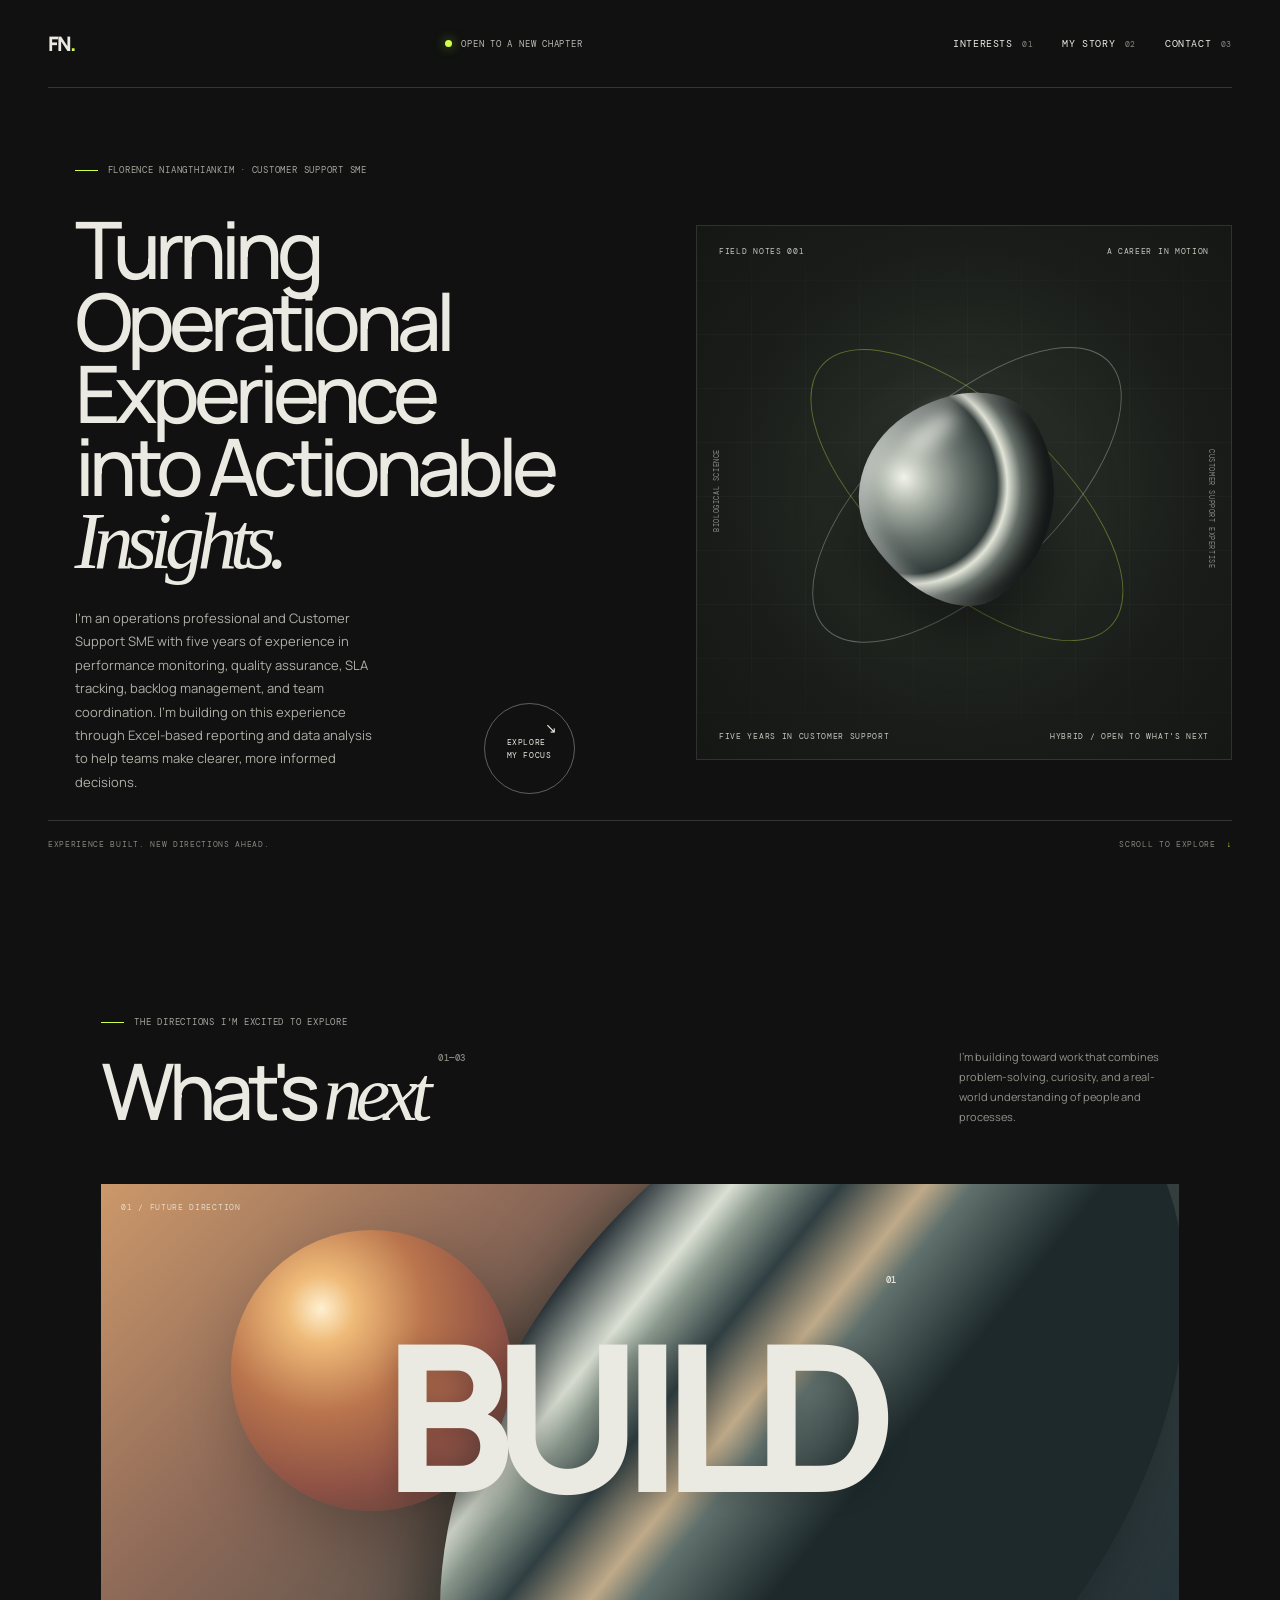
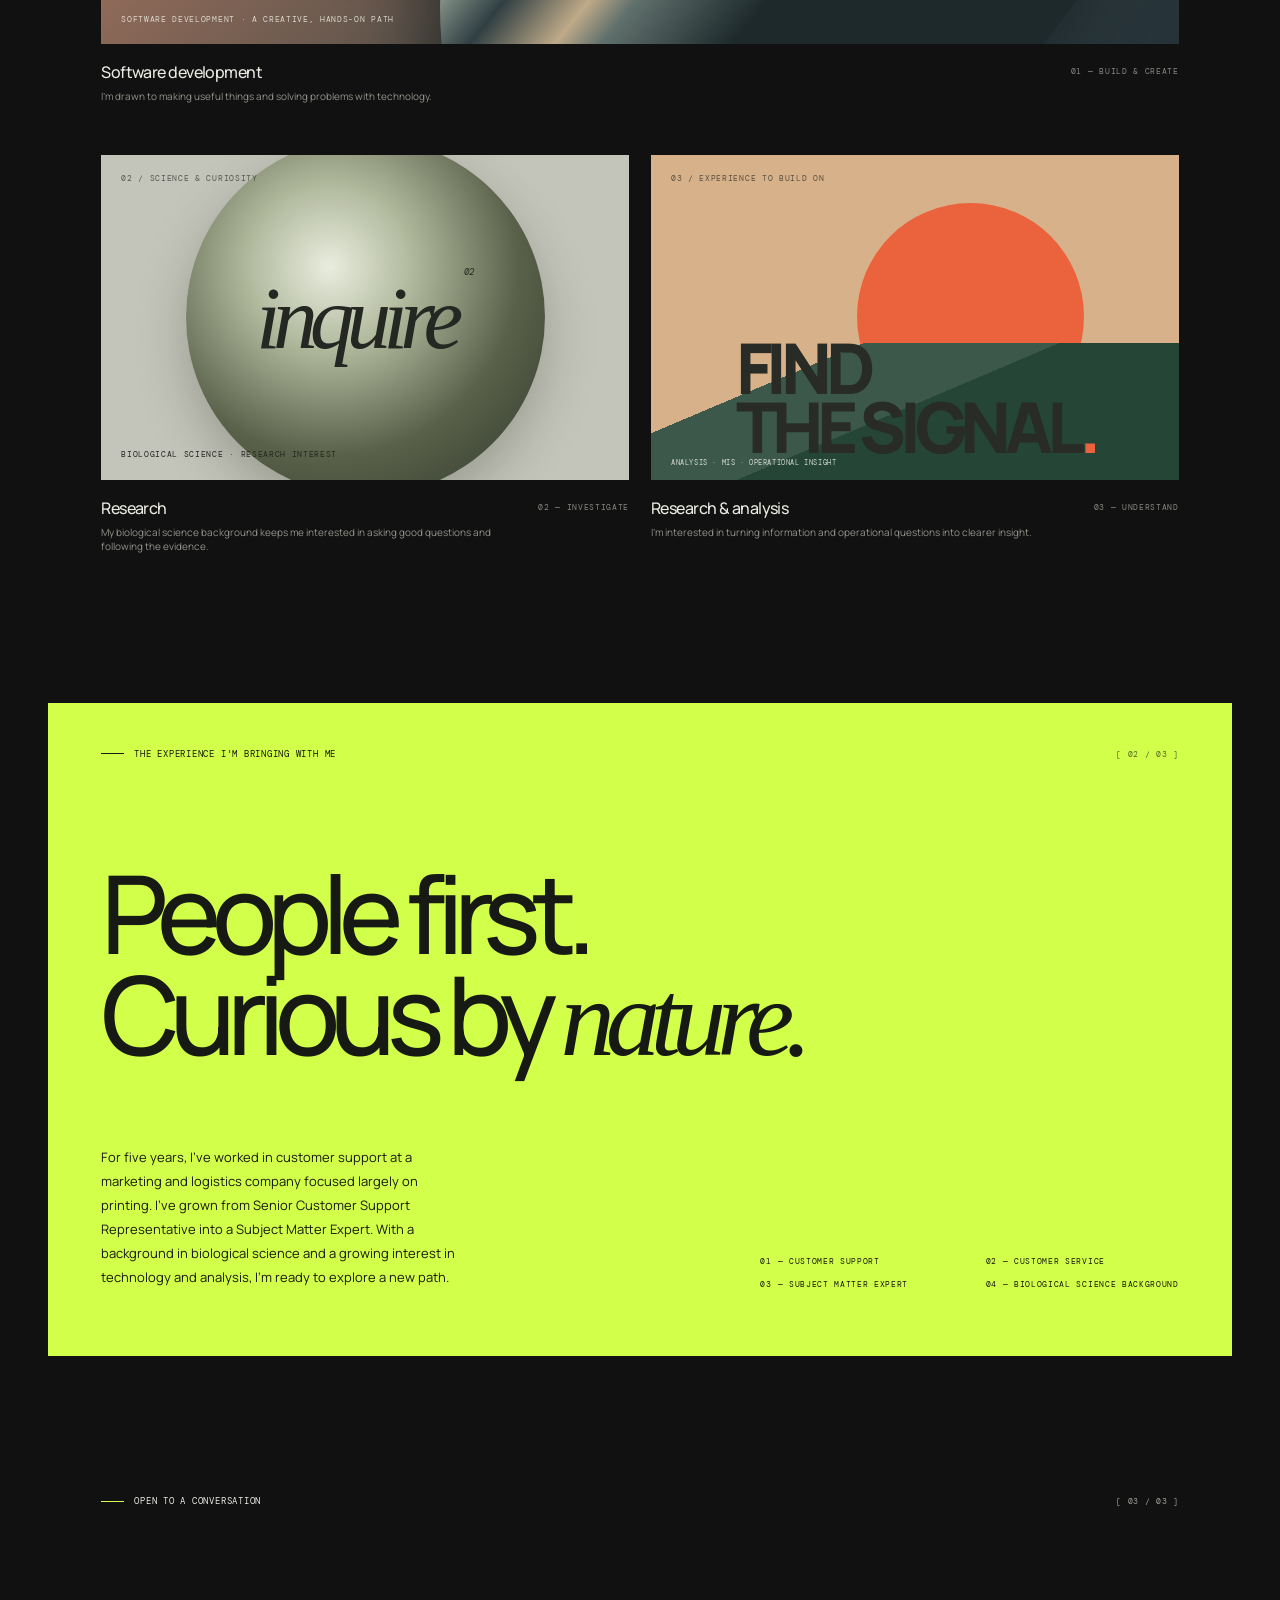
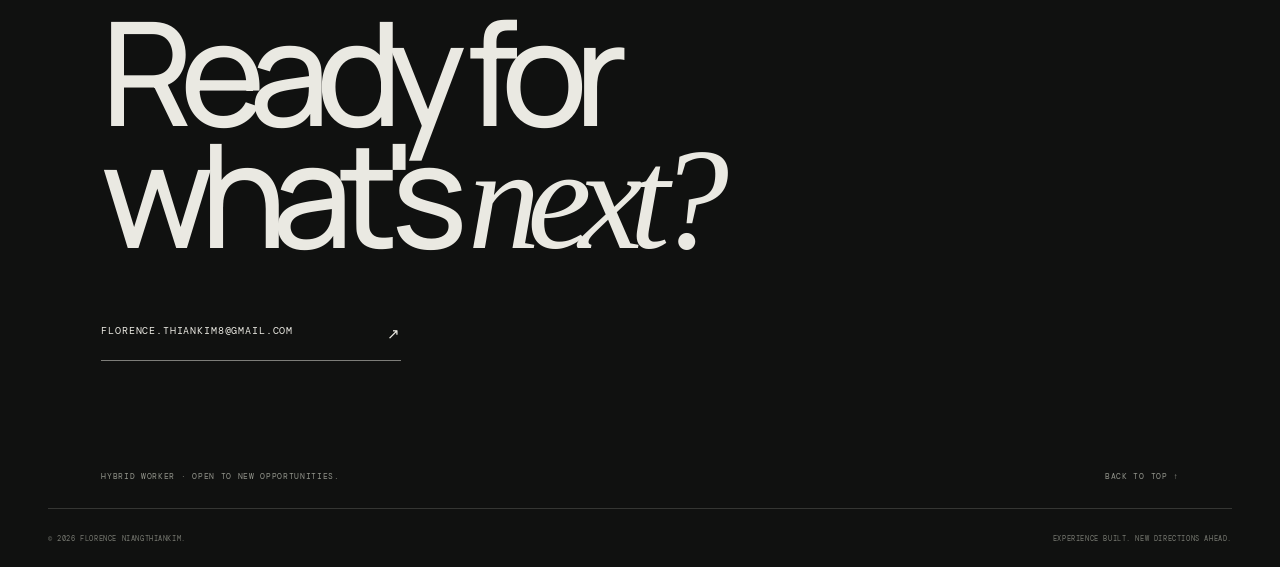
==== index.html @ 6c0eafc8 "Update homepage positioning and introduction" ====
<!doctype html>
<html lang="en">
  <head>
    <meta charset="utf-8">
    <meta name="viewport" content="width=device-width, initial-scale=1">
    <meta name="theme-color" content="#101110">
    <meta name="description" content="Florence Niangthiankim's portfolio: a customer support subject matter expert with five years of experience, exploring software development, research, and analysis.">
    <title>Florence Niangthiankim — Customer Support SME | Exploring what's next</title>
    <link rel="preconnect" href="https://fonts.googleapis.com">
    <link rel="preconnect" href="https://fonts.gstatic.com" crossorigin>
    <link href="https://fonts.googleapis.com/css2?family=DM+Mono:wght@400;500&family=Manrope:wght@400;500;600;700;800&display=swap" rel="stylesheet">
    <link rel="stylesheet" href="styles.css">
    <script src="script.js" defer></script>
  </head>
  <body>
    <div class="site-shell">
      <header class="topbar">
        <a class="wordmark" href="#home" aria-label="Florence Niangthiankim, home">FN<span>.</span></a>
        <a class="availability" href="mailto:florence.thiankim8@gmail.com">
          <span class="availability-dot"></span>
          <span>OPEN TO A NEW CHAPTER</span>
        </a>
        <button class="menu-toggle" type="button" aria-expanded="false" aria-controls="site-nav">
          <span class="menu-toggle-label">MENU</span>
          <span class="menu-icon" aria-hidden="true"><i></i><i></i></span>
        </button>
        <nav class="site-nav" id="site-nav" aria-label="Main navigation">
          <a href="#work">INTERESTS <span>01</span></a>
          <a href="#about">MY STORY <span>02</span></a>
          <a href="#contact">CONTACT <span>03</span></a>
        </nav>
      </header>

      <main>
        <section class="hero" id="home" aria-labelledby="hero-title">
          <div class="hero-copy">
            <p class="eyebrow"><span class="eyebrow-line"></span> FLORENCE NIANGTHIANKIM · CUSTOMER SUPPORT SME</p>
            <h1 class="hero-title-long" id="hero-title">Turning<br>Operational<br>Experience<br>into Actionable<br><span class="serif-word">Insights.</span></h1>
            <div class="hero-bottom">
              <p class="hero-intro">I'm an operations professional and Customer Support SME with five years of experience in performance monitoring, quality assurance, SLA tracking, backlog management, and team coordination. I'm building on this experience through Excel-based reporting and data analysis to help teams make clearer, more informed decisions.</p>
              <a class="round-link" href="#work" aria-label="Explore areas of interest">
                <span>EXPLORE<br>MY FOCUS</span>
                <span class="round-link-icon" aria-hidden="true">↘</span>
              </a>
            </div>
          </div>

          <div class="hero-art" aria-label="Abstract dimensional chrome sculpture artwork" role="img">
            <div class="art-label art-label-top"><span>FIELD NOTES 001</span><span>A CAREER IN MOTION</span></div>
            <div class="art-grid"></div>
            <div class="art-orbit orbit-one"></div>
            <div class="art-orbit orbit-two"></div>
            <div class="art-core">
              <div class="core-shape"></div>
              <div class="core-shine"></div>
            </div>
            <span class="art-coordinate coordinate-left">BIOLOGICAL SCIENCE</span>
            <span class="art-coordinate coordinate-right">CUSTOMER SUPPORT EXPERTISE</span>
            <div class="art-label art-label-bottom"><span>FIVE YEARS IN CUSTOMER SUPPORT</span><span>HYBRID / OPEN TO WHAT'S NEXT</span></div>
          </div>
          <div class="hero-meta"><span>EXPERIENCE BUILT. NEW DIRECTIONS AHEAD.</span><span>SCROLL TO EXPLORE <b>↓</b></span></div>
        </section>

        <section class="work section-wrap" id="work" aria-labelledby="work-title">
          <div class="section-heading">
            <div>
              <p class="eyebrow"><span class="eyebrow-line"></span> THE DIRECTIONS I'M EXCITED TO EXPLORE</p>
              <h2 id="work-title">What's <span class="serif-word">next</span><sup>01—03</sup></h2>
            </div>
            <p class="section-note">I'm building toward work that combines problem-solving, curiosity, and a real-world understanding of people and processes.</p>
          </div>

          <div class="project-list">
            <article class="project-card project-card-wide">
              <div class="project-visual visual-vela">
                <span class="visual-index">01 / FUTURE DIRECTION</span>
                <div class="vela-orb"></div>
                <span class="vela-type">BUILD<span>01</span></span>
                <span class="visual-caption">SOFTWARE DEVELOPMENT · A CREATIVE, HANDS-ON PATH</span>
              </div>
              <div class="project-info">
                <div><h3>Software development</h3><p>I'm drawn to making useful things and solving problems with technology.</p></div>
                <span class="project-kind">01 — BUILD &amp; CREATE</span>
              </div>
            </article>
            <article class="project-card">
              <div class="project-visual visual-serein">
                <span class="visual-index">02 / SCIENCE &amp; CURIOSITY</span>
                <span class="serein-circle"></span>
                <span class="serein-name">inquire<span>02</span></span>
                <span class="serein-subtitle">BIOLOGICAL SCIENCE · RESEARCH INTEREST</span>
              </div>
              <div class="project-info">
                <div><h3>Research</h3><p>My biological science background keeps me interested in asking good questions and following the evidence.</p></div>
                <span class="project-kind">02 — INVESTIGATE</span>
              </div>
            </article>
            <article class="project-card">
              <div class="project-visual visual-common">
                <span class="visual-index">03 / EXPERIENCE TO BUILD ON</span>
                <div class="common-sun"></div>
                <div class="common-horizon"></div>
                <span class="common-title">FIND<br>THE SIGNAL<span>.</span></span>
                <span class="common-subtitle">ANALYSIS · MIS · OPERATIONAL INSIGHT</span>
              </div>
              <div class="project-info">
                <div><h3>Research &amp; analysis</h3><p>I'm interested in turning information and operational questions into clearer insight.</p></div>
                <span class="project-kind">03 — UNDERSTAND</span>
              </div>
            </article>
          </div>
        </section>

        <section class="manifesto" id="about" aria-labelledby="about-title">
          <div class="manifesto-top">
            <p class="eyebrow"><span class="eyebrow-line"></span> THE EXPERIENCE I'M BRINGING WITH ME</p>
            <span class="manifesto-index">[ 02 / 03 ]</span>
          </div>
          <h2 id="about-title">People first.<br>Curious by <span class="serif-word">nature.</span></h2>
          <div class="manifesto-bottom">
            <p>For five years, I've worked in customer support at a marketing and logistics company focused largely on printing. I've grown from Senior Customer Support Representative into a Subject Matter Expert. With a background in biological science and a growing interest in technology and analysis, I'm ready to explore a new path.</p>
            <div class="capabilities">
              <span>01 — CUSTOMER SUPPORT</span>
              <span>02 — CUSTOMER SERVICE</span>
              <span>03 — SUBJECT MATTER EXPERT</span>
              <span>04 — BIOLOGICAL SCIENCE BACKGROUND</span>
            </div>
          </div>
        </section>

        <section class="contact section-wrap" id="contact" aria-labelledby="contact-title">
          <div class="contact-top">
            <p class="eyebrow"><span class="eyebrow-line"></span> OPEN TO A CONVERSATION</p>
            <span class="manifesto-index">[ 03 / 03 ]</span>
          </div>
          <h2 id="contact-title">Ready for<br>what's <span class="serif-word">next?</span></h2>
          <a class="contact-link" href="mailto:florence.thiankim8@gmail.com">
            <span>FLORENCE.THIANKIM8@GMAIL.COM</span><span aria-hidden="true">↗</span>
          </a>
          <div class="contact-footer">
            <span>HYBRID WORKER · OPEN TO NEW OPPORTUNITIES.</span>
            <a class="back-top" href="#home">BACK TO TOP ↑</a>
          </div>
        </section>
      </main>

      <footer class="site-footer">
        <span>© <span id="year"></span> FLORENCE NIANGTHIANKIM.</span>
        <span>EXPERIENCE BUILT. NEW DIRECTIONS AHEAD.</span>
      </footer>
    </div>
  </body>
</html>
---- styles.css ----
:root {
  color-scheme: dark;
  --ink: #101110;
  --paper: #eae9e2;
  --muted: #888980;
  --line: rgba(234, 233, 226, .17);
  --acid: #d2ff4a;
  --mono: "DM Mono", monospace;
  --sans: "Manrope", Arial, sans-serif;
  font-family: var(--sans);
  background: var(--ink);
  color: var(--paper);
  font-synthesis: none;
  text-rendering: optimizeLegibility;
  scroll-behavior: smooth;
}

* { box-sizing: border-box; }
body { margin: 0; min-width: 320px; background: var(--ink); }
a { color: inherit; text-decoration: none; }
button { font: inherit; }
::selection { color: var(--ink); background: var(--acid); }
.site-shell { width: min(100% - 96px, 1440px); margin-inline: auto; }
.topbar { height: 88px; display: flex; align-items: center; justify-content: space-between; border-bottom: 1px solid var(--line); position: relative; z-index: 5; }
.wordmark { font-size: 20px; font-weight: 800; letter-spacing: -.09em; }
.wordmark span { color: var(--acid); }
.availability, .eyebrow, .hero-meta, .art-label, .art-coordinate, .visual-index, .visual-caption, .project-kind, .manifesto-index, .capabilities, .contact-link, .contact-footer, .site-footer, .menu-toggle, .serein-subtitle, .common-subtitle { font-family: var(--mono); font-size: 9px; letter-spacing: .085em; }
.availability { display: flex; align-items: center; gap: 9px; color: #b9bbb2; }
.availability-dot { width: 7px; height: 7px; border-radius: 50%; background: var(--acid); box-shadow: 0 0 12px rgba(210, 255, 74, .55); }
.site-nav { display: flex; gap: 29px; }
.site-nav a { font-family: var(--mono); font-size: 10px; letter-spacing: .06em; transition: color .2s ease; }
.site-nav a:hover, .social-links a:hover, .back-top:hover { color: var(--acid); }
.site-nav a span { color: var(--muted); font-size: 8px; margin-left: 3px; }
.menu-toggle { display: none; }
.hero { min-height: 680px; display: grid; grid-template-columns: 1fr .91fr; grid-template-rows: 1fr auto; column-gap: 5%; padding: 76px 0 22px; }
.hero-copy { display: flex; flex-direction: column; justify-content: center; padding: 0 0 26px 4.5%; }
.eyebrow { display: flex; align-items: center; gap: 10px; color: #a5a69e; margin: 0; font-size: 9px; }
.eyebrow-line { width: 23px; height: 1px; background: var(--acid); display: inline-block; }
h1, h2, h3, p { margin-top: 0; }
.hero h1 { font-size: clamp(76px, 10.2vw, 148px); letter-spacing: -.095em; line-height: .84; font-weight: 500; margin: 43px 0 37px; }
.hero h1.hero-title-long { font-size: clamp(48px, 6.2vw, 82px); letter-spacing: -.075em; line-height: .91; margin: 37px 0 30px; }
.serif-word { font-family: Georgia, "Times New Roman", serif; font-style: italic; font-weight: 400; letter-spacing: -.09em; }
.hero-bottom { display: flex; align-items: flex-end; justify-content: space-between; gap: 24px; max-width: 500px; }
.hero-intro { color: #aeb0a7; font-size: 13px; line-height: 1.8; max-width: 300px; margin: 0; }
.round-link { width: 91px; height: 91px; border: 1px solid rgba(234, 233, 226, .36); border-radius: 50%; display: flex; align-items: center; justify-content: center; position: relative; flex: 0 0 auto; transition: background .25s ease, color .25s ease, border-color .25s ease; }
.round-link:hover { background: var(--acid); color: var(--ink); border-color: var(--acid); }
.round-link > span:first-child { font-family: var(--mono); font-size: 8px; line-height: 1.6; letter-spacing: .07em; }
.round-link-icon { position: absolute; right: 17px; top: 14px; font-size: 14px; }
.hero-art { align-self: center; height: min(48vw, 535px); min-height: 380px; position: relative; overflow: hidden; background: radial-gradient(ellipse at 50% 49%, #3c433e 0, #242923 34%, #191c19 64%, #151714 100%); border: 1px solid rgba(234, 233, 226, .12); }
.art-grid { position: absolute; inset: 0; opacity: .2; background-image: linear-gradient(rgba(234,233,226,.14) 1px, transparent 1px), linear-gradient(90deg, rgba(234,233,226,.14) 1px, transparent 1px); background-size: 54px 54px; mask-image: linear-gradient(transparent, black 20%, black 75%, transparent); }
.art-label { position: absolute; z-index: 2; left: 22px; right: 22px; display: flex; justify-content: space-between; color: #c5c8bd; font-size: 8px; }
.art-label-top { top: 20px; }
.art-label-bottom { bottom: 18px; }
.art-orbit { border: 1px solid rgba(215, 222, 202, .35); position: absolute; width: 73%; height: 33%; left: 14%; top: 34%; border-radius: 50%; }
.orbit-one { transform: rotate(-43deg); }
.orbit-two { transform: rotate(42deg); border-color: rgba(210, 255, 74, .34); }
.art-core { position: absolute; width: 44%; aspect-ratio: 1; top: 29%; left: 28%; filter: drop-shadow(0 25px 28px rgba(0, 0, 0, .5)); animation: float 7s ease-in-out infinite; }
.core-shape { position: absolute; inset: 7%; border-radius: 48% 52% 64% 36% / 43% 36% 64% 57%; transform: rotate(-34deg); background: radial-gradient(ellipse at 31% 25%, #f1f3e9 0, #a9b1a7 14%, #69736e 29%, #303a38 46%, #e3e6d9 51%, #6d7771 58%, #262d2c 72%, #080b0a 100%); box-shadow: inset -15px -15px 22px rgba(0,0,0,.5), inset 8px 7px 16px rgba(255,255,255,.38); }
.core-shine { position: absolute; width: 28%; height: 10%; top: 17%; left: 22%; border-radius: 50%; background: rgba(255,255,248,.7); filter: blur(10px); transform: rotate(-39deg); }
.art-coordinate { position: absolute; color: rgba(234,233,226,.53); writing-mode: vertical-rl; top: 42%; font-size: 7px; }
.coordinate-left { left: 15px; transform: rotate(180deg); }
.coordinate-right { right: 15px; }
.hero-meta { grid-column: 1 / -1; display: flex; justify-content: space-between; color: #85877f; font-size: 8px; padding-top: 18px; border-top: 1px solid var(--line); }
.hero-meta b { color: var(--acid); padding-left: 5px; }
.section-wrap { padding-inline: 4.5%; }
.work { padding-top: 145px; padding-bottom: 150px; }
.section-heading { display: flex; align-items: flex-end; justify-content: space-between; gap: 28px; margin-bottom: 53px; }
.section-heading h2 { font-size: clamp(49px, 6.1vw, 82px); line-height: .94; letter-spacing: -.08em; font-weight: 500; margin: 26px 0 0; }
.section-heading h2 sup { font-family: var(--mono); font-size: 9px; letter-spacing: .05em; color: var(--muted); vertical-align: top; margin-left: 13px; }
.section-note { color: #92948b; font-size: 11px; line-height: 1.8; max-width: 220px; margin: 0 0 4px; }
.project-list { display: grid; grid-template-columns: 1fr 1fr; column-gap: 22px; row-gap: 52px; }
.project-card-wide { grid-column: 1 / -1; }
.project-visual { position: relative; min-height: 325px; overflow: hidden; display: grid; place-items: center; }
.project-card-wide .project-visual { min-height: 460px; }
.visual-index { position: absolute; top: 18px; left: 20px; z-index: 2; color: rgba(244,244,232,.76); font-size: 8px; }
.project-arrow { position: absolute; top: 17px; right: 20px; z-index: 2; border: 1px solid rgba(244,244,232,.48); width: 33px; height: 33px; display: grid; place-items: center; border-radius: 50%; font-size: 15px; transition: background .2s ease, color .2s ease; }
.project-card:hover .project-arrow { background: var(--acid); color: var(--ink); border-color: var(--acid); }
.visual-vela { background: linear-gradient(135deg, #cc986a 0%, #8d6958 28%, #394442 68%, #253238 100%); }
.visual-vela::before { content: ""; position: absolute; width: 56%; height: 200%; left: 38%; top: -42%; transform: rotate(39deg); border-radius: 50%; background: linear-gradient(90deg, #263035 0%, #dae0d3 12%, #89978c 17%, #303f42 26%, #bfaa89 37%, #60706c 43%, #1d292b 60%); box-shadow: 0 30px 65px rgba(13,21,21,.55); }
.vela-orb { position: absolute; width: 22vw; height: 22vw; max-width: 290px; max-height: 290px; border-radius: 50%; top: 10%; left: 12%; background: radial-gradient(circle at 32% 28%, #fff0d0 0, #efbb79 12%, #ba754d 37%, #8d5145 65%, #403632 100%); box-shadow: 15px 25px 70px rgba(0,0,0,.27); }
.vela-type { position: absolute; font-family: var(--sans); font-weight: 800; font-size: clamp(76px, 16vw, 220px); letter-spacing: -.1em; z-index: 1; text-shadow: 0 5px 25px rgba(0,0,0,.16); }
.vela-type span, .serein-name span { font-family: var(--mono); vertical-align: top; font-size: 9px; letter-spacing: 0; margin-left: 9px; }
.visual-caption { z-index: 2; position: absolute; bottom: 20px; left: 20px; color: rgba(244,244,232,.8); font-size: 8px; }
.project-info { display: flex; justify-content: space-between; align-items: flex-start; gap: 14px; padding-top: 17px; }
.project-info h3 { font-size: 16px; font-weight: 500; letter-spacing: -.035em; margin: 0 0 6px; }
.project-info p { font-size: 10px; color: #92948b; margin: 0; }
.project-kind { color: #878980; font-size: 8px; padding-top: 5px; text-align: right; white-space: nowrap; }
.visual-serein { background: #c4c5ba; color: #252722; }
.serein-circle { position: absolute; width: 68%; aspect-ratio: 1; border-radius: 50%; background: radial-gradient(circle at 40% 36%, #e9eddf 0, #b1b99d 26%, #59614a 60%, #2e362b 100%); box-shadow: 0 20px 50px rgba(30,35,26,.25); }
.serein-name { z-index: 1; font-family: Georgia, serif; font-style: italic; font-size: clamp(46px, 7vw, 91px); letter-spacing: -.09em; }
.visual-serein .visual-index { color: rgba(37,39,34,.68); }
.visual-serein .project-arrow { border-color: rgba(37,39,34,.5); }
.serein-subtitle { position: absolute; bottom: 21px; left: 20px; font-size: 8px; }
.visual-common { background: #d7b18a; color: #282b26; }
.common-sun { position: absolute; width: 43%; aspect-ratio: 1; border-radius: 50%; background: #ea633d; top: 15%; right: 18%; }
.common-horizon { position: absolute; bottom: 0; left: 0; right: 0; height: 42%; background: linear-gradient(157deg, transparent 0 25%, #3b584a 25% 48%, #254537 48%); }
.common-title { position: relative; z-index: 1; font-size: clamp(37px, 5.5vw, 70px); line-height: .84; font-weight: 800; letter-spacing: -.09em; align-self: end; margin-bottom: 24px; }
.common-title span { color: #ea633d; }
.common-subtitle { position: absolute; z-index: 1; left: 20px; bottom: 13px; font-size: 7px; color: rgba(255,255,255,.78); }
.visual-common .visual-index { color: rgba(40,43,38,.72); }
.visual-common .project-arrow { border-color: rgba(40,43,38,.5); }
.manifesto { padding: 45px 4.5% 67px; background: #d2ff4a; color: #171914; }
.manifesto-top, .contact-top { display: flex; justify-content: space-between; align-items: center; }
.manifesto .eyebrow, .contact .eyebrow { color: inherit; }
.manifesto .eyebrow-line { background: currentColor; }
.manifesto-index { font-size: 8px; opacity: .67; }
.manifesto h2 { font-size: clamp(55px, 8.5vw, 116px); letter-spacing: -.09em; line-height: .93; font-weight: 500; margin: 102px 0 76px; }
.manifesto h2 .serif-word { letter-spacing: -.085em; }
.manifesto-bottom { display: flex; justify-content: space-between; align-items: flex-end; gap: 40px; }
.manifesto-bottom > p { font-size: 13px; line-height: 1.85; max-width: 360px; margin: 0; }
.capabilities { display: grid; grid-template-columns: 1fr 1fr; gap: 13px 32px; font-size: 8px; }
.contact { padding-top: 139px; padding-bottom: 27px; }
.contact h2 { font-size: clamp(77px, 11.3vw, 153px); letter-spacing: -.1em; line-height: .84; font-weight: 500; margin: 103px 0 48px; }
.contact-link { display: flex; width: fit-content; min-width: 300px; justify-content: space-between; gap: 54px; padding: 16px 0; border-bottom: 1px solid rgba(234,233,226,.5); font-size: 10px; transition: color .2s, border-color .2s; }
.contact-link:hover { color: var(--acid); border-color: var(--acid); }
.contact-link span:last-child { font-size: 15px; }
.contact-footer { display: flex; justify-content: space-between; align-items: center; gap: 20px; color: #92948b; margin-top: 110px; font-size: 8px; }
.social-links { display: flex; gap: 26px; }
.social-links a, .back-top { transition: color .2s; }
.site-footer { min-height: 59px; border-top: 1px solid var(--line); display: flex; justify-content: space-between; align-items: center; gap: 20px; color: #777971; font-size: 7px; }
.reveal { opacity: 0; transform: translateY(24px); transition: opacity .7s ease, transform .7s cubic-bezier(.2,.7,.2,1); }
.reveal.is-visible { opacity: 1; transform: translateY(0); }
@keyframes float { 0%, 100% { transform: translateY(0) rotate(0); } 50% { transform: translateY(-12px) rotate(3deg); } }
@media (prefers-reduced-motion: reduce) {
  *, *::before, *::after { scroll-behavior: auto !important; animation-duration: .01ms !important; animation-iteration-count: 1 !important; transition-duration: .01ms !important; }
  .reveal { opacity: 1; transform: none; }
}
@media (max-width: 900px) {
  .site-shell { width: min(100% - 52px, 1440px); }
  .hero { min-height: 600px; column-gap: 3%; }
  .hero-copy { padding-left: 0; }
  .hero h1 { font-size: clamp(70px, 11vw, 105px); }
  .hero-art { height: 440px; min-height: 340px; }
  .section-wrap { padding-inline: 2%; }
  .manifesto { padding-inline: 2%; }
  .project-visual { min-height: 280px; }
  .project-card-wide .project-visual { min-height: 370px; }
}
@media (max-width: 650px) {
  .site-shell { width: calc(100% - 36px); }
  .topbar { height: 70px; }
  .availability { margin-left: auto; margin-right: 23px; font-size: 7px; }
  .menu-toggle { display: flex; align-items: center; gap: 10px; border: 0; background: none; color: var(--paper); padding: 10px 0 10px 10px; font-size: 8px; cursor: pointer; }
  .menu-icon { display: grid; gap: 4px; }
  .menu-icon i { display: block; width: 17px; height: 1px; background: var(--paper); transition: transform .2s; }
  .menu-toggle[aria-expanded="true"] .menu-icon i:first-child { transform: translateY(2.5px) rotate(45deg); }
  .menu-toggle[aria-expanded="true"] .menu-icon i:last-child { transform: translateY(-2.5px) rotate(-45deg); }
  .site-nav { display: none; position: absolute; top: 69px; left: -18px; right: -18px; padding: 23px 18px; flex-direction: column; gap: 23px; background: #171916; border-bottom: 1px solid var(--line); }
  .site-nav.is-open { display: flex; }
  .hero { display: flex; flex-direction: column; min-height: auto; padding: 62px 0 18px; gap: 37px; }
  .hero-copy { padding: 0; }
  .eyebrow { font-size: 8px; }
  .hero h1 { font-size: clamp(76px, 17vw, 108px); margin: 35px 0 29px; }
  .hero h1.hero-title-long { font-size: clamp(43px, 12.3vw, 60px); line-height: .91; margin: 34px 0 27px; }
  .hero-intro { font-size: 12px; max-width: 255px; }
  .round-link { width: 78px; height: 78px; }
  .round-link-icon { right: 13px; top: 10px; }
  .hero-art { width: 100%; height: 105vw; min-height: 350px; max-height: 500px; }
  .hero-meta { width: 100%; font-size: 7px; }
  .section-wrap { padding-inline: 0; }
  .work { padding-top: 93px; padding-bottom: 98px; }
  .section-heading { display: block; margin-bottom: 34px; }
  .section-heading h2 { font-size: clamp(51px, 12vw, 76px); margin-top: 22px; }
  .section-note { margin-top: 16px; max-width: 290px; }
  .project-list { grid-template-columns: 1fr; row-gap: 37px; }
  .project-card-wide { grid-column: auto; }
  .project-visual, .project-card-wide .project-visual { min-height: 82vw; max-height: 420px; }
  .vela-orb { width: 45vw; height: 45vw; }
  .vela-type { font-size: 28vw; }
  .serein-name { font-size: 18vw; }
  .common-title { font-size: 15vw; }
  .project-info { padding-top: 13px; }
  .project-info h3 { font-size: 14px; }
  .project-info p { font-size: 9px; }
  .project-kind { font-size: 7px; }
  .manifesto { padding: 32px 18px 37px; margin-inline: -18px; }
  .manifesto h2 { font-size: clamp(53px, 12vw, 78px); margin: 76px 0 47px; }
  .manifesto-bottom { display: block; }
  .manifesto-bottom > p { font-size: 12px; }
  .capabilities { margin-top: 32px; gap: 13px 12px; font-size: 7px; }
  .contact { padding-top: 92px; }
  .contact h2 { font-size: clamp(75px, 16vw, 108px); margin: 76px 0 39px; }
  .contact-link { min-width: min(100%, 300px); font-size: 9px; }
  .contact-footer { align-items: flex-start; flex-wrap: wrap; margin-top: 71px; row-gap: 22px; font-size: 7px; }
  .contact-footer > span { width: 100%; }
  .social-links { gap: 15px; }
  .site-footer { min-height: 70px; flex-wrap: wrap; justify-content: space-between; padding: 14px 0; row-gap: 8px; }
  .site-footer span:nth-child(2) { display: none; }
}
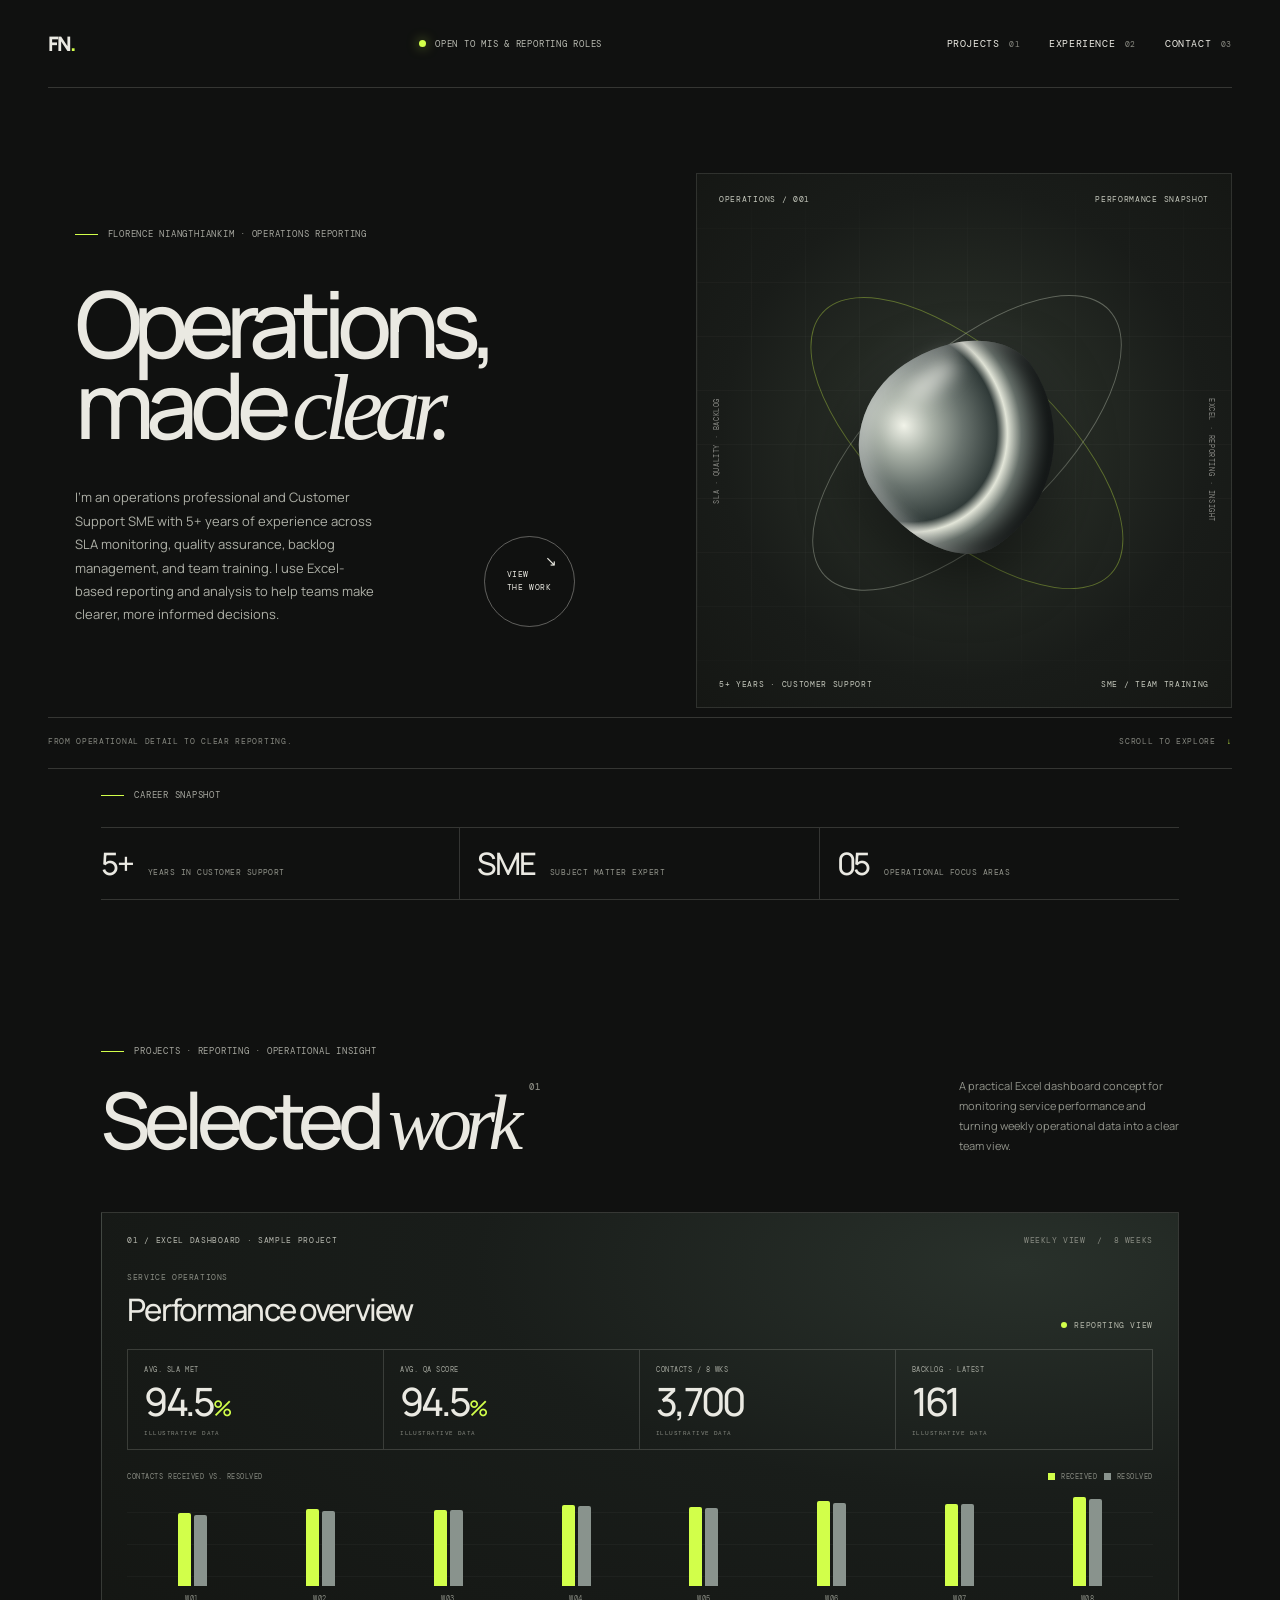
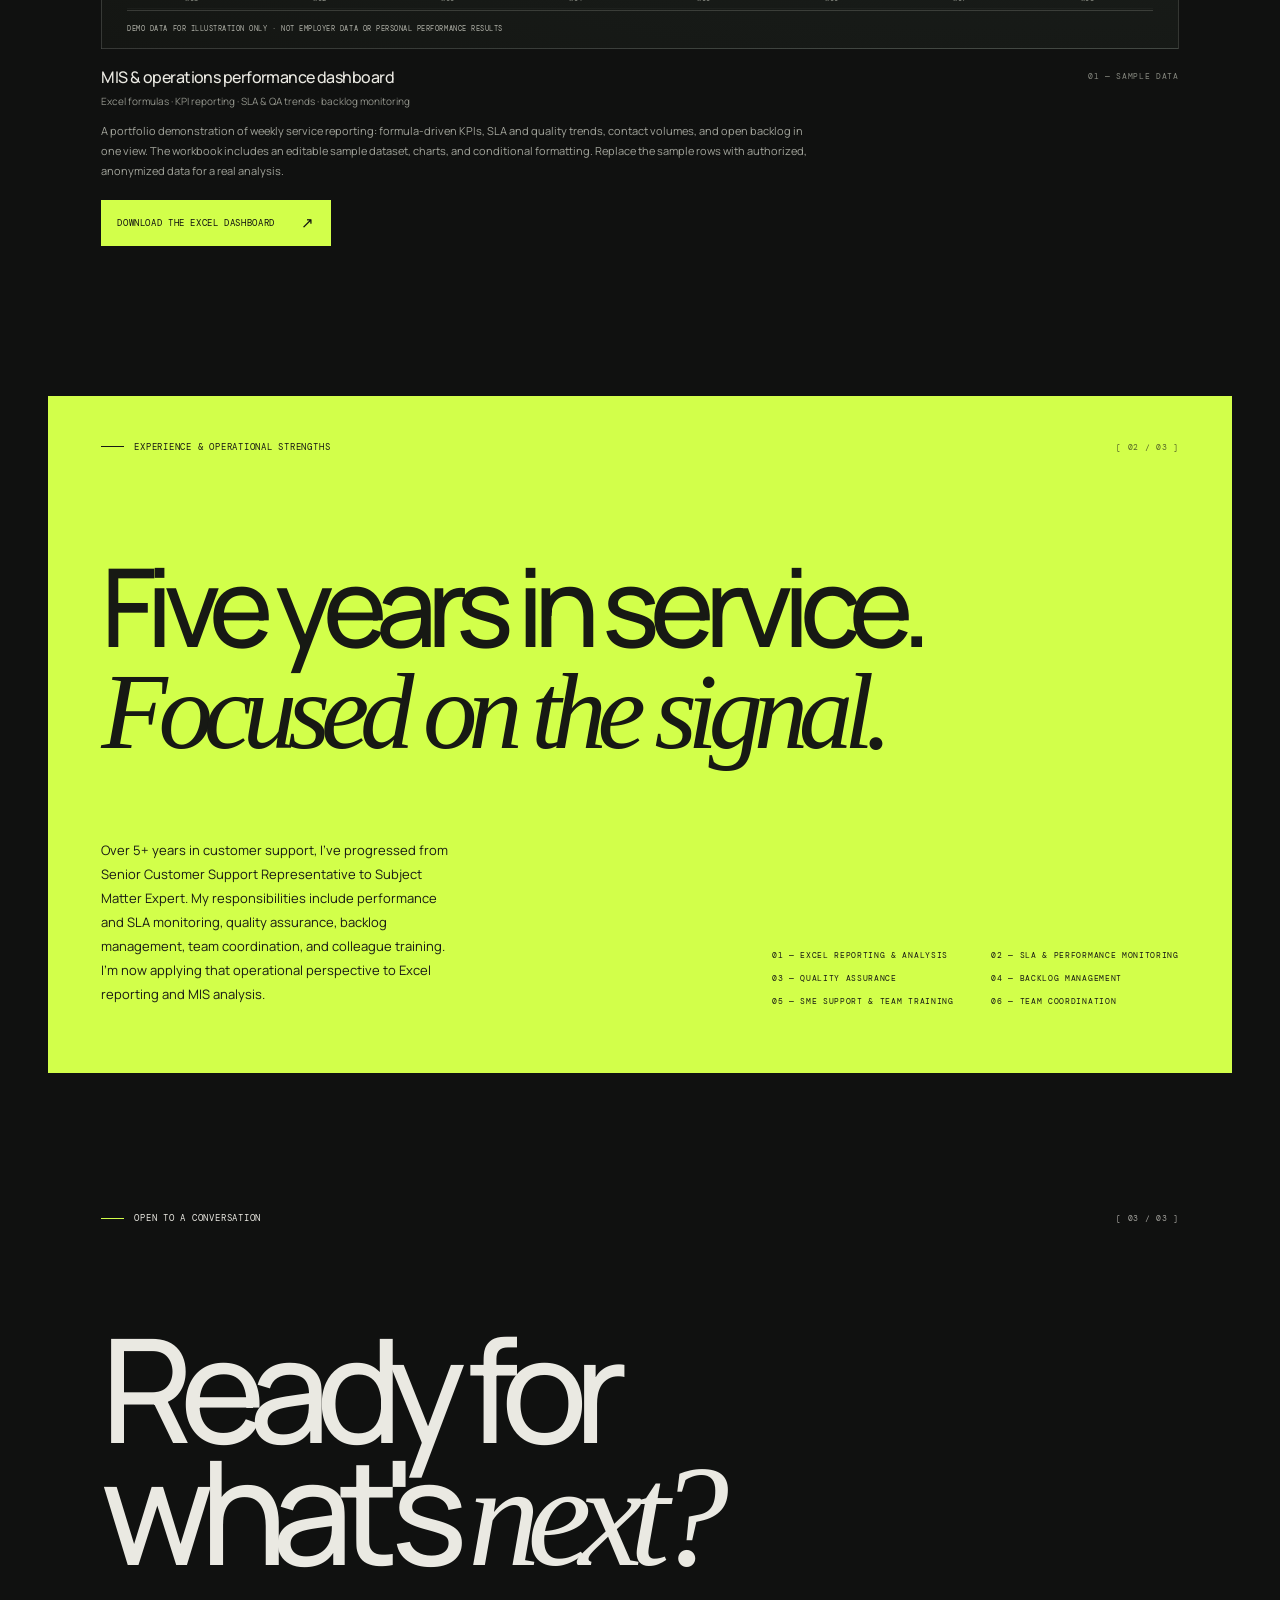
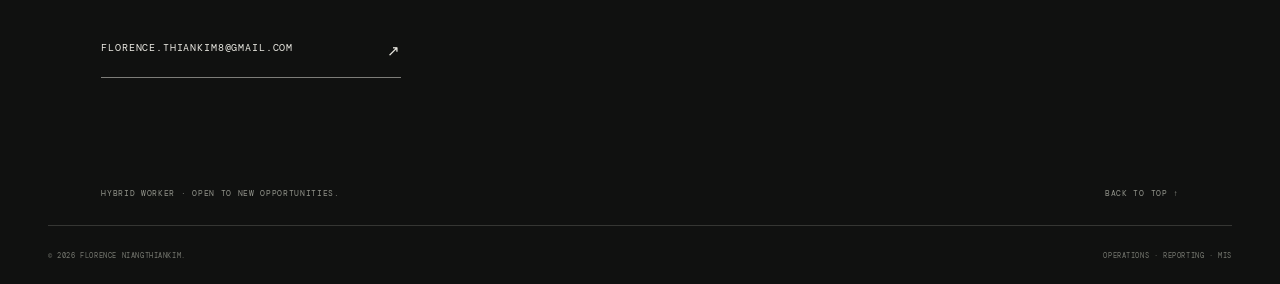
==== commit cf4d840d: "Position portfolio for MIS and operations reporting roles Co-authored-by: Copilot <223556219+Copilot" ====
--- a/index.html
+++ b/index.html
@@ -4,8 +4,8 @@
     <meta charset="utf-8">
     <meta name="viewport" content="width=device-width, initial-scale=1">
     <meta name="theme-color" content="#101110">
-    <meta name="description" content="Florence Niangthiankim's portfolio: a customer support subject matter expert with five years of experience, exploring software development, research, and analysis.">
-    <title>Florence Niangthiankim — Customer Support SME | Exploring what's next</title>
+    <meta name="description" content="Florence Niangthiankim is an operations professional and Customer Support SME with 5+ years of experience, building Excel reporting and analysis skills for MIS Analyst and operations reporting roles.">
+    <title>Florence Niangthiankim — MIS Analyst &amp; Operations Reporting</title>
     <link rel="preconnect" href="https://fonts.googleapis.com">
     <link rel="preconnect" href="https://fonts.gstatic.com" crossorigin>
     <link href="https://fonts.googleapis.com/css2?family=DM+Mono:wght@400;500&family=Manrope:wght@400;500;600;700;800&display=swap" rel="stylesheet">
@@ -18,15 +18,15 @@
         <a class="wordmark" href="#home" aria-label="Florence Niangthiankim, home">FN<span>.</span></a>
         <a class="availability" href="mailto:florence.thiankim8@gmail.com">
           <span class="availability-dot"></span>
-          <span>OPEN TO A NEW CHAPTER</span>
+          <span>OPEN TO MIS &amp; REPORTING ROLES</span>
         </a>
         <button class="menu-toggle" type="button" aria-expanded="false" aria-controls="site-nav">
           <span class="menu-toggle-label">MENU</span>
           <span class="menu-icon" aria-hidden="true"><i></i><i></i></span>
         </button>
         <nav class="site-nav" id="site-nav" aria-label="Main navigation">
-          <a href="#work">INTERESTS <span>01</span></a>
-          <a href="#about">MY STORY <span>02</span></a>
+          <a href="#work">PROJECTS <span>01</span></a>
+          <a href="#about">EXPERIENCE <span>02</span></a>
           <a href="#contact">CONTACT <span>03</span></a>
         </nav>
       </header>
@@ -34,19 +34,19 @@
       <main>
         <section class="hero" id="home" aria-labelledby="hero-title">
           <div class="hero-copy">
-            <p class="eyebrow"><span class="eyebrow-line"></span> FLORENCE NIANGTHIANKIM · CUSTOMER SUPPORT SME</p>
-            <h1 class="hero-title-long" id="hero-title">Turning<br>Operational<br>Experience<br>into Actionable<br><span class="serif-word">Insights.</span></h1>
+            <p class="eyebrow"><span class="eyebrow-line"></span> FLORENCE NIANGTHIANKIM · OPERATIONS REPORTING</p>
+            <h1 class="hero-title-refined" id="hero-title">Operations,<br>made <span class="serif-word">clear.</span></h1>
             <div class="hero-bottom">
-              <p class="hero-intro">I'm an operations professional and Customer Support SME with five years of experience in performance monitoring, quality assurance, SLA tracking, backlog management, and team coordination. I'm building on this experience through Excel-based reporting and data analysis to help teams make clearer, more informed decisions.</p>
-              <a class="round-link" href="#work" aria-label="Explore areas of interest">
-                <span>EXPLORE<br>MY FOCUS</span>
+              <p class="hero-intro">I'm an operations professional and Customer Support SME with 5+ years of experience across SLA monitoring, quality assurance, backlog management, and team training. I use Excel-based reporting and analysis to help teams make clearer, more informed decisions.</p>
+              <a class="round-link" href="#work" aria-label="Explore the Excel dashboard project">
+                <span>VIEW<br>THE WORK</span>
                 <span class="round-link-icon" aria-hidden="true">↘</span>
               </a>
             </div>
           </div>
 
-          <div class="hero-art" aria-label="Abstract dimensional chrome sculpture artwork" role="img">
-            <div class="art-label art-label-top"><span>FIELD NOTES 001</span><span>A CAREER IN MOTION</span></div>
+          <div class="hero-art" aria-label="Abstract metallic visualization of operational performance signals" role="img">
+            <div class="art-label art-label-top"><span>OPERATIONS / 001</span><span>PERFORMANCE SNAPSHOT</span></div>
             <div class="art-grid"></div>
             <div class="art-orbit orbit-one"></div>
             <div class="art-orbit orbit-two"></div>
@@ -54,76 +54,91 @@
               <div class="core-shape"></div>
               <div class="core-shine"></div>
             </div>
-            <span class="art-coordinate coordinate-left">BIOLOGICAL SCIENCE</span>
-            <span class="art-coordinate coordinate-right">CUSTOMER SUPPORT EXPERTISE</span>
-            <div class="art-label art-label-bottom"><span>FIVE YEARS IN CUSTOMER SUPPORT</span><span>HYBRID / OPEN TO WHAT'S NEXT</span></div>
+            <span class="art-coordinate coordinate-left">SLA · QUALITY · BACKLOG</span>
+            <span class="art-coordinate coordinate-right">EXCEL · REPORTING · INSIGHT</span>
+            <div class="art-label art-label-bottom"><span>5+ YEARS · CUSTOMER SUPPORT</span><span>SME / TEAM TRAINING</span></div>
           </div>
-          <div class="hero-meta"><span>EXPERIENCE BUILT. NEW DIRECTIONS AHEAD.</span><span>SCROLL TO EXPLORE <b>↓</b></span></div>
+          <div class="hero-meta"><span>FROM OPERATIONAL DETAIL TO CLEAR REPORTING.</span><span>SCROLL TO EXPLORE <b>↓</b></span></div>
+        </section>
+
+        <section class="proof-strip" aria-label="Career snapshot">
+          <p class="eyebrow"><span class="eyebrow-line"></span> CAREER SNAPSHOT</p>
+          <div class="proof-grid">
+            <div><strong>5+</strong><span>YEARS IN CUSTOMER SUPPORT</span></div>
+            <div><strong>SME</strong><span>SUBJECT MATTER EXPERT</span></div>
+            <div><strong>05</strong><span>OPERATIONAL FOCUS AREAS</span></div>
+          </div>
         </section>
 
         <section class="work section-wrap" id="work" aria-labelledby="work-title">
           <div class="section-heading">
             <div>
-              <p class="eyebrow"><span class="eyebrow-line"></span> THE DIRECTIONS I'M EXCITED TO EXPLORE</p>
-              <h2 id="work-title">What's <span class="serif-word">next</span><sup>01—03</sup></h2>
+              <p class="eyebrow"><span class="eyebrow-line"></span> PROJECTS · REPORTING · OPERATIONAL INSIGHT</p>
+              <h2 id="work-title">Selected <span class="serif-word">work</span><sup>01</sup></h2>
             </div>
-            <p class="section-note">I'm building toward work that combines problem-solving, curiosity, and a real-world understanding of people and processes.</p>
+            <p class="section-note">A practical Excel dashboard concept for monitoring service performance and turning weekly operational data into a clear team view.</p>
           </div>
 
           <div class="project-list">
-            <article class="project-card project-card-wide">
-              <div class="project-visual visual-vela">
-                <span class="visual-index">01 / FUTURE DIRECTION</span>
-                <div class="vela-orb"></div>
-                <span class="vela-type">BUILD<span>01</span></span>
-                <span class="visual-caption">SOFTWARE DEVELOPMENT · A CREATIVE, HANDS-ON PATH</span>
+            <article class="project-card project-card-wide dashboard-project">
+              <div class="dashboard-preview">
+                <div class="dashboard-topline">
+                  <span class="visual-index">01 / EXCEL DASHBOARD · SAMPLE PROJECT</span>
+                  <span class="dashboard-period">WEEKLY VIEW&nbsp; / &nbsp;8 WEEKS</span>
+                </div>
+                <div class="dashboard-title-row">
+                  <div>
+                    <p class="dashboard-kicker">SERVICE OPERATIONS</p>
+                    <h3>Performance overview</h3>
+                  </div>
+                  <span class="dashboard-status"><i></i> REPORTING VIEW</span>
+                </div>
+                <div class="dashboard-kpis" aria-label="Illustrative sample dashboard metrics">
+                  <div><span>AVG. SLA MET</span><strong>94.5<span>%</span></strong><small>ILLUSTRATIVE DATA</small></div>
+                  <div><span>AVG. QA SCORE</span><strong>94.5<span>%</span></strong><small>ILLUSTRATIVE DATA</small></div>
+                  <div><span>CONTACTS / 8 WKS</span><strong>3,700</strong><small>ILLUSTRATIVE DATA</small></div>
+                  <div><span>BACKLOG · LATEST</span><strong>161</strong><small>ILLUSTRATIVE DATA</small></div>
+                </div>
+                <div class="dashboard-chart" role="img" aria-label="Illustrative weekly contacts received compared with resolved over eight weeks">
+                  <div class="chart-heading"><span>CONTACTS RECEIVED VS. RESOLVED</span><span><i class="legend-received"></i> RECEIVED <i class="legend-resolved"></i> RESOLVED</span></div>
+                  <div class="chart-bars" aria-hidden="true">
+                    <div class="chart-week"><div><i class="received-bar" style="--bar-height:82%"></i><i class="resolved-bar" style="--bar-height:80%"></i></div><span>W01</span></div>
+                    <div class="chart-week"><div><i class="received-bar" style="--bar-height:87%"></i><i class="resolved-bar" style="--bar-height:85%"></i></div><span>W02</span></div>
+                    <div class="chart-week"><div><i class="received-bar" style="--bar-height:86%"></i><i class="resolved-bar" style="--bar-height:86%"></i></div><span>W03</span></div>
+                    <div class="chart-week"><div><i class="received-bar" style="--bar-height:92%"></i><i class="resolved-bar" style="--bar-height:90%"></i></div><span>W04</span></div>
+                    <div class="chart-week"><div><i class="received-bar" style="--bar-height:89%"></i><i class="resolved-bar" style="--bar-height:88%"></i></div><span>W05</span></div>
+                    <div class="chart-week"><div><i class="received-bar" style="--bar-height:96%"></i><i class="resolved-bar" style="--bar-height:94%"></i></div><span>W06</span></div>
+                    <div class="chart-week"><div><i class="received-bar" style="--bar-height:93%"></i><i class="resolved-bar" style="--bar-height:93%"></i></div><span>W07</span></div>
+                    <div class="chart-week"><div><i class="received-bar" style="--bar-height:100%"></i><i class="resolved-bar" style="--bar-height:98%"></i></div><span>W08</span></div>
+                  </div>
+                </div>
+                <p class="sample-disclaimer">DEMO DATA FOR ILLUSTRATION ONLY · NOT EMPLOYER DATA OR PERSONAL PERFORMANCE RESULTS</p>
               </div>
               <div class="project-info">
-                <div><h3>Software development</h3><p>I'm drawn to making useful things and solving problems with technology.</p></div>
-                <span class="project-kind">01 — BUILD &amp; CREATE</span>
+                <div><h3>MIS &amp; operations performance dashboard</h3><p>Excel formulas · KPI reporting · SLA &amp; QA trends · backlog monitoring</p></div>
+                <span class="project-kind">01 — SAMPLE DATA</span>
               </div>
-            </article>
-            <article class="project-card">
-              <div class="project-visual visual-serein">
-                <span class="visual-index">02 / SCIENCE &amp; CURIOSITY</span>
-                <span class="serein-circle"></span>
-                <span class="serein-name">inquire<span>02</span></span>
-                <span class="serein-subtitle">BIOLOGICAL SCIENCE · RESEARCH INTEREST</span>
-              </div>
-              <div class="project-info">
-                <div><h3>Research</h3><p>My biological science background keeps me interested in asking good questions and following the evidence.</p></div>
-                <span class="project-kind">02 — INVESTIGATE</span>
-              </div>
-            </article>
-            <article class="project-card">
-              <div class="project-visual visual-common">
-                <span class="visual-index">03 / EXPERIENCE TO BUILD ON</span>
-                <div class="common-sun"></div>
-                <div class="common-horizon"></div>
-                <span class="common-title">FIND<br>THE SIGNAL<span>.</span></span>
-                <span class="common-subtitle">ANALYSIS · MIS · OPERATIONAL INSIGHT</span>
-              </div>
-              <div class="project-info">
-                <div><h3>Research &amp; analysis</h3><p>I'm interested in turning information and operational questions into clearer insight.</p></div>
-                <span class="project-kind">03 — UNDERSTAND</span>
-              </div>
+              <p class="project-description">A portfolio demonstration of weekly service reporting: formula-driven KPIs, SLA and quality trends, contact volumes, and open backlog in one view. The workbook includes an editable sample dataset, charts, and conditional formatting. Replace the sample rows with authorized, anonymized data for a real analysis.</p>
+              <a class="dashboard-download" href="assets/operations-reporting-dashboard.xlsx" download>DOWNLOAD THE EXCEL DASHBOARD <span aria-hidden="true">↗</span></a>
             </article>
           </div>
         </section>
 
         <section class="manifesto" id="about" aria-labelledby="about-title">
           <div class="manifesto-top">
-            <p class="eyebrow"><span class="eyebrow-line"></span> THE EXPERIENCE I'M BRINGING WITH ME</p>
+            <p class="eyebrow"><span class="eyebrow-line"></span> EXPERIENCE &amp; OPERATIONAL STRENGTHS</p>
             <span class="manifesto-index">[ 02 / 03 ]</span>
           </div>
-          <h2 id="about-title">People first.<br>Curious by <span class="serif-word">nature.</span></h2>
+          <h2 id="about-title">Five years in service.<br><span class="serif-word">Focused on the signal.</span></h2>
           <div class="manifesto-bottom">
-            <p>For five years, I've worked in customer support at a marketing and logistics company focused largely on printing. I've grown from Senior Customer Support Representative into a Subject Matter Expert. With a background in biological science and a growing interest in technology and analysis, I'm ready to explore a new path.</p>
+            <p>Over 5+ years in customer support, I've progressed from Senior Customer Support Representative to Subject Matter Expert. My responsibilities include performance and SLA monitoring, quality assurance, backlog management, team coordination, and colleague training. I'm now applying that operational perspective to Excel reporting and MIS analysis.</p>
             <div class="capabilities">
-              <span>01 — CUSTOMER SUPPORT</span>
-              <span>02 — CUSTOMER SERVICE</span>
-              <span>03 — SUBJECT MATTER EXPERT</span>
-              <span>04 — BIOLOGICAL SCIENCE BACKGROUND</span>
+              <span>01 — EXCEL REPORTING &amp; ANALYSIS</span>
+              <span>02 — SLA &amp; PERFORMANCE MONITORING</span>
+              <span>03 — QUALITY ASSURANCE</span>
+              <span>04 — BACKLOG MANAGEMENT</span>
+              <span>05 — SME SUPPORT &amp; TEAM TRAINING</span>
+              <span>06 — TEAM COORDINATION</span>
             </div>
           </div>
         </section>
@@ -146,7 +161,7 @@
 
       <footer class="site-footer">
         <span>© <span id="year"></span> FLORENCE NIANGTHIANKIM.</span>
-        <span>EXPERIENCE BUILT. NEW DIRECTIONS AHEAD.</span>
+        <span>OPERATIONS · REPORTING · MIS</span>
       </footer>
     </div>
   </body>
--- a/styles.css
+++ b/styles.css
@@ -39,6 +39,7 @@
 h1, h2, h3, p { margin-top: 0; }
 .hero h1 { font-size: clamp(76px, 10.2vw, 148px); letter-spacing: -.095em; line-height: .84; font-weight: 500; margin: 43px 0 37px; }
 .hero h1.hero-title-long { font-size: clamp(48px, 6.2vw, 82px); letter-spacing: -.075em; line-height: .91; margin: 37px 0 30px; }
+.hero h1.hero-title-refined { font-size: clamp(58px, 7.2vw, 98px); letter-spacing: -.09em; line-height: .88; margin: 43px 0 37px; }
 .serif-word { font-family: Georgia, "Times New Roman", serif; font-style: italic; font-weight: 400; letter-spacing: -.09em; }
 .hero-bottom { display: flex; align-items: flex-end; justify-content: space-between; gap: 24px; max-width: 500px; }
 .hero-intro { color: #aeb0a7; font-size: 13px; line-height: 1.8; max-width: 300px; margin: 0; }
@@ -62,6 +63,13 @@
 .coordinate-right { right: 15px; }
 .hero-meta { grid-column: 1 / -1; display: flex; justify-content: space-between; color: #85877f; font-size: 8px; padding-top: 18px; border-top: 1px solid var(--line); }
 .hero-meta b { color: var(--acid); padding-left: 5px; }
+.proof-strip { padding: 20px 4.5% 0; border-top: 1px solid var(--line); }
+.proof-grid { display: grid; grid-template-columns: repeat(3, 1fr); margin-top: 26px; border-top: 1px solid var(--line); border-bottom: 1px solid var(--line); }
+.proof-grid > div { display: flex; align-items: baseline; gap: 15px; padding: 20px 17px; border-right: 1px solid var(--line); }
+.proof-grid > div:first-child { padding-left: 0; }
+.proof-grid > div:last-child { border-right: 0; }
+.proof-grid strong { font-size: 31px; line-height: 1; font-weight: 500; letter-spacing: -.07em; }
+.proof-grid span { color: #92948b; font: 8px var(--mono); letter-spacing: .06em; }
 .section-wrap { padding-inline: 4.5%; }
 .work { padding-top: 145px; padding-bottom: 150px; }
 .section-heading { display: flex; align-items: flex-end; justify-content: space-between; gap: 28px; margin-bottom: 53px; }
@@ -72,6 +80,42 @@
 .project-card-wide { grid-column: 1 / -1; }
 .project-visual { position: relative; min-height: 325px; overflow: hidden; display: grid; place-items: center; }
 .project-card-wide .project-visual { min-height: 460px; }
+.dashboard-project { grid-column: 1 / -1; }
+.dashboard-preview { padding: 22px 25px 15px; min-height: 430px; background: radial-gradient(ellipse at 85% 12%, #29312b 0, #191d1a 42%, #141613 100%); border: 1px solid rgba(234, 233, 226, .15); }
+.dashboard-topline, .dashboard-title-row, .chart-heading { display: flex; justify-content: space-between; align-items: center; gap: 15px; }
+.dashboard-topline .visual-index { position: static; color: #b7b9b0; }
+.dashboard-period, .dashboard-kicker, .dashboard-status, .dashboard-kpis > div > span, .dashboard-kpis small, .chart-heading, .chart-week > span, .sample-disclaimer { font: 8px var(--mono); letter-spacing: .075em; }
+.dashboard-period, .dashboard-kicker, .dashboard-kpis small, .chart-heading, .chart-week > span { color: #888b82; }
+.dashboard-title-row { margin: 27px 0 19px; align-items: flex-end; }
+.dashboard-kicker { margin: 0 0 6px; }
+.dashboard-title-row h3 { font-size: clamp(21px, 3vw, 31px); letter-spacing: -.06em; font-weight: 500; margin: 0; }
+.dashboard-status { color: #b5b8ab; display: flex; align-items: center; gap: 7px; }
+.dashboard-status i { width: 6px; height: 6px; border-radius: 50%; background: var(--acid); }
+.dashboard-kpis { display: grid; grid-template-columns: repeat(4, 1fr); border: 1px solid var(--line); }
+.dashboard-kpis > div { display: flex; flex-direction: column; gap: 8px; padding: 15px 16px 12px; border-right: 1px solid var(--line); }
+.dashboard-kpis > div:last-child { border-right: 0; }
+.dashboard-kpis > div > span { color: #a3a69d; white-space: nowrap; font-size: 7px; }
+.dashboard-kpis strong { font-size: clamp(23px, 3.6vw, 39px); font-weight: 500; line-height: 1; letter-spacing: -.07em; }
+.dashboard-kpis strong span { font-size: .55em; color: var(--acid); }
+.dashboard-kpis small { font-size: 6px; }
+.dashboard-chart { margin-top: 22px; }
+.chart-heading { font-size: 7px; }
+.chart-heading > span:last-child { display: flex; align-items: center; gap: 6px; }
+.chart-heading i { display: inline-block; width: 7px; height: 7px; }
+.legend-received { background: var(--acid); margin-left: 10px; }
+.legend-resolved { background: #89938d; }
+.chart-bars { height: 130px; display: grid; grid-template-columns: repeat(8, 1fr); gap: 12px; align-items: end; padding: 16px 7px 0; border-bottom: 1px solid var(--line); background: repeating-linear-gradient(to bottom, transparent 0, transparent 31px, rgba(234,233,226,.07) 32px); }
+.chart-week { height: 100%; display: flex; flex-direction: column; align-items: center; justify-content: flex-end; gap: 8px; }
+.chart-week > div { display: flex; align-items: flex-end; justify-content: center; gap: 3px; height: 100%; width: 100%; }
+.chart-week > div i { display: block; height: var(--bar-height); width: min(34%, 13px); border-radius: 2px 2px 0 0; }
+.received-bar { background: var(--acid); }
+.resolved-bar { background: #89938d; }
+.chart-week > span { font-size: 7px; padding-bottom: 7px; }
+.sample-disclaimer { color: #b1b2a9; margin: 13px 0 0; font-size: 7px; }
+.project-description { color: #a3a59c; font-size: 11px; line-height: 1.8; max-width: 720px; margin: 13px 0 0; }
+.dashboard-download { display: inline-flex; align-items: center; gap: 26px; margin-top: 19px; padding: 13px 16px; background: var(--acid); color: var(--ink); font: 9px var(--mono); letter-spacing: .07em; transition: background .2s ease, transform .2s ease; }
+.dashboard-download:hover { background: #e1ff83; transform: translateY(-2px); }
+.dashboard-download span { font-size: 15px; }
 .visual-index { position: absolute; top: 18px; left: 20px; z-index: 2; color: rgba(244,244,232,.76); font-size: 8px; }
 .project-arrow { position: absolute; top: 17px; right: 20px; z-index: 2; border: 1px solid rgba(244,244,232,.48); width: 33px; height: 33px; display: grid; place-items: center; border-radius: 50%; font-size: 15px; transition: background .2s ease, color .2s ease; }
 .project-card:hover .project-arrow { background: var(--acid); color: var(--ink); border-color: var(--acid); }
@@ -135,6 +179,11 @@
   .manifesto { padding-inline: 2%; }
   .project-visual { min-height: 280px; }
   .project-card-wide .project-visual { min-height: 370px; }
+  .proof-strip { padding-inline: 2%; }
+  .proof-grid > div { padding-inline: 12px; }
+  .proof-grid strong { font-size: 26px; }
+  .dashboard-preview { padding-inline: 18px; }
+  .dashboard-kpis > div { padding-inline: 10px; }
 }
 @media (max-width: 650px) {
   .site-shell { width: calc(100% - 36px); }
@@ -152,11 +201,18 @@
   .eyebrow { font-size: 8px; }
   .hero h1 { font-size: clamp(76px, 17vw, 108px); margin: 35px 0 29px; }
   .hero h1.hero-title-long { font-size: clamp(43px, 12.3vw, 60px); line-height: .91; margin: 34px 0 27px; }
+  .hero h1.hero-title-refined { font-size: clamp(59px, 15.5vw, 76px); line-height: .9; margin: 35px 0 29px; }
   .hero-intro { font-size: 12px; max-width: 255px; }
   .round-link { width: 78px; height: 78px; }
   .round-link-icon { right: 13px; top: 10px; }
   .hero-art { width: 100%; height: 105vw; min-height: 350px; max-height: 500px; }
   .hero-meta { width: 100%; font-size: 7px; }
+  .proof-strip { padding: 19px 0 0; }
+  .proof-grid { grid-template-columns: 1fr; margin-top: 18px; }
+  .proof-grid > div, .proof-grid > div:first-child { padding: 14px 3px; border-right: 0; border-bottom: 1px solid var(--line); }
+  .proof-grid > div:last-child { border-bottom: 0; }
+  .proof-grid strong { width: 58px; font-size: 27px; }
+  .proof-grid span { font-size: 7px; }
   .section-wrap { padding-inline: 0; }
   .work { padding-top: 93px; padding-bottom: 98px; }
   .section-heading { display: block; margin-bottom: 34px; }
@@ -165,6 +221,24 @@
   .project-list { grid-template-columns: 1fr; row-gap: 37px; }
   .project-card-wide { grid-column: auto; }
   .project-visual, .project-card-wide .project-visual { min-height: 82vw; max-height: 420px; }
+  .dashboard-preview { min-height: 0; padding: 15px 12px 12px; }
+  .dashboard-topline { align-items: flex-start; }
+  .dashboard-topline .visual-index, .dashboard-period { font-size: 6px; }
+  .dashboard-title-row { margin: 22px 0 15px; }
+  .dashboard-title-row h3 { font-size: 21px; }
+  .dashboard-status { font-size: 6px; }
+  .dashboard-kpis > div { padding: 10px 7px 8px; gap: 7px; }
+  .dashboard-kpis > div > span { font-size: 5px; white-space: normal; min-height: 18px; }
+  .dashboard-kpis strong { font-size: clamp(18px, 6vw, 25px); }
+  .dashboard-kpis small { font-size: 5px; }
+  .dashboard-chart { margin-top: 17px; }
+  .chart-heading { align-items: flex-start; font-size: 6px; }
+  .chart-heading > span:last-child { flex-wrap: wrap; justify-content: flex-end; font-size: 5px; max-width: 130px; }
+  .chart-bars { height: 106px; gap: 3px; padding-inline: 1px; }
+  .chart-week > span { font-size: 6px; }
+  .sample-disclaimer { font-size: 5px; line-height: 1.7; }
+  .project-description { font-size: 10px; }
+  .dashboard-download { font-size: 8px; gap: 16px; }
   .vela-orb { width: 45vw; height: 45vw; }
   .vela-type { font-size: 28vw; }
   .serein-name { font-size: 18vw; }
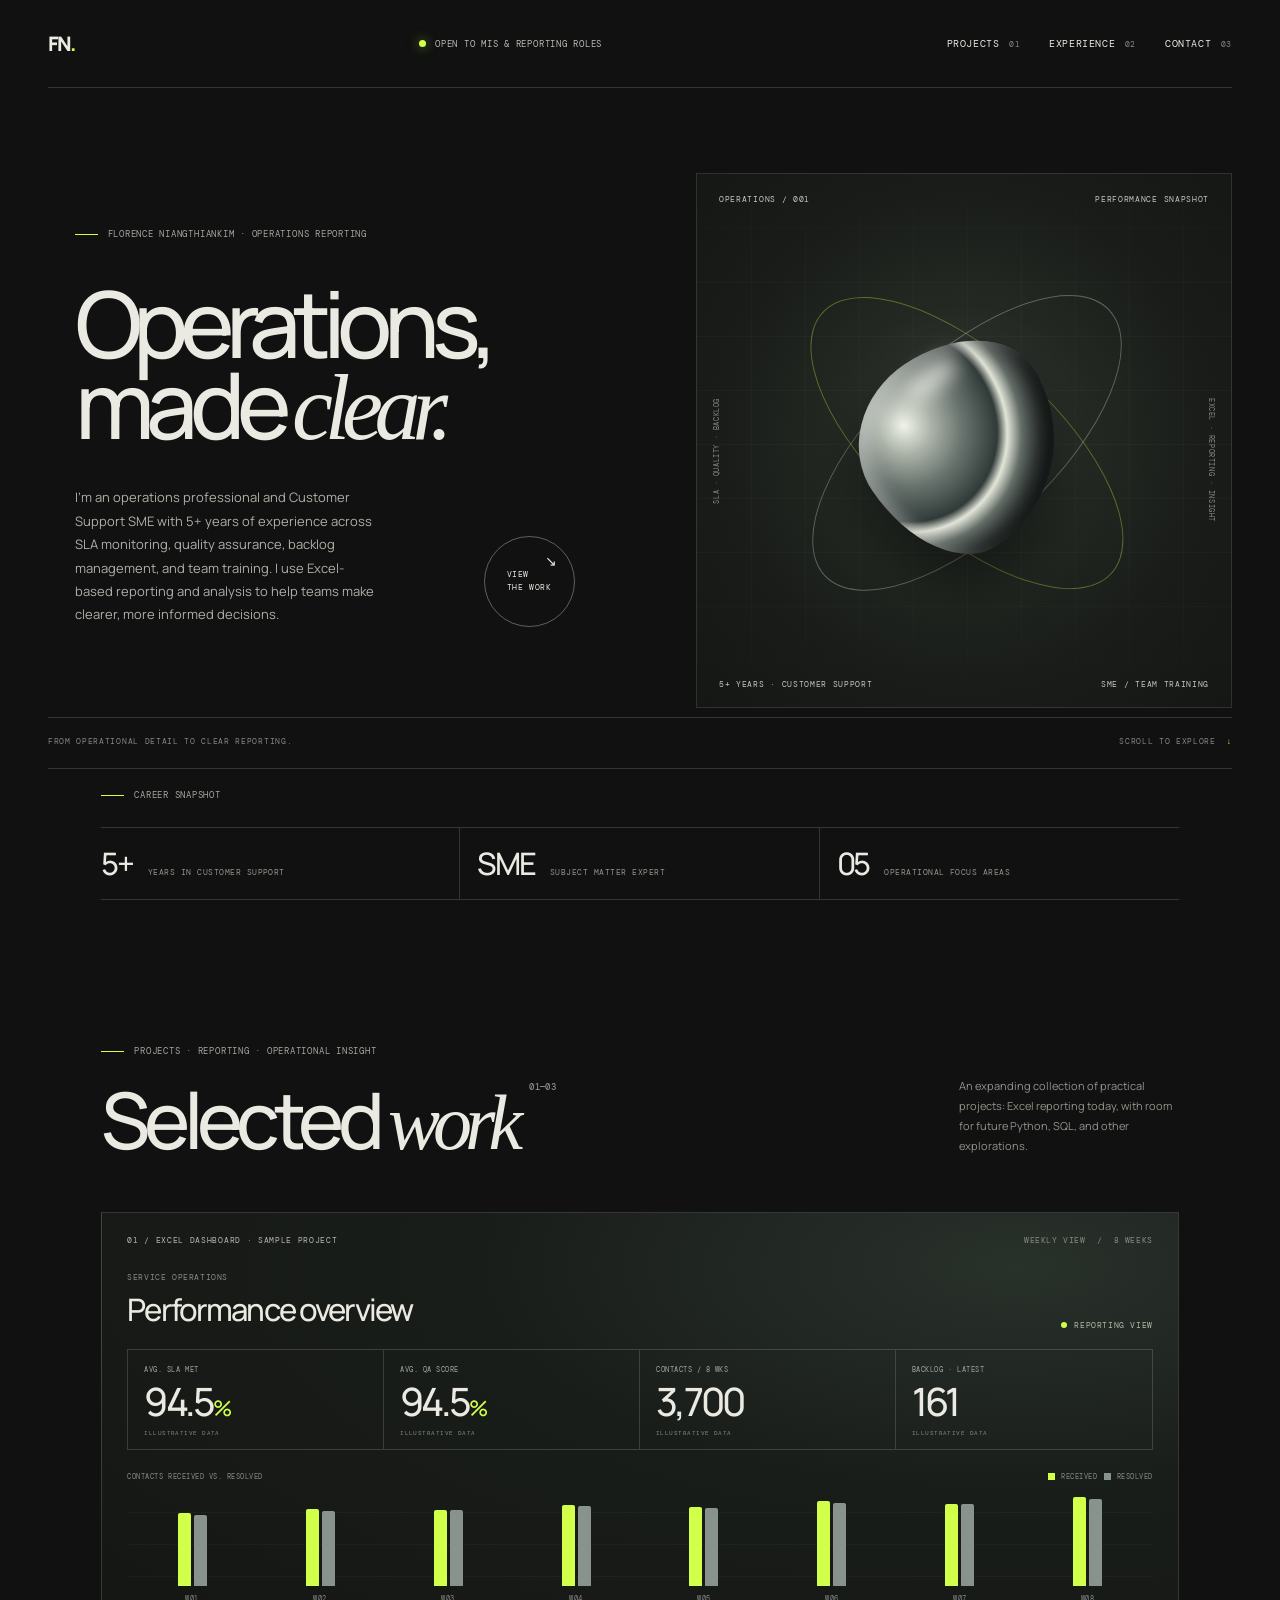
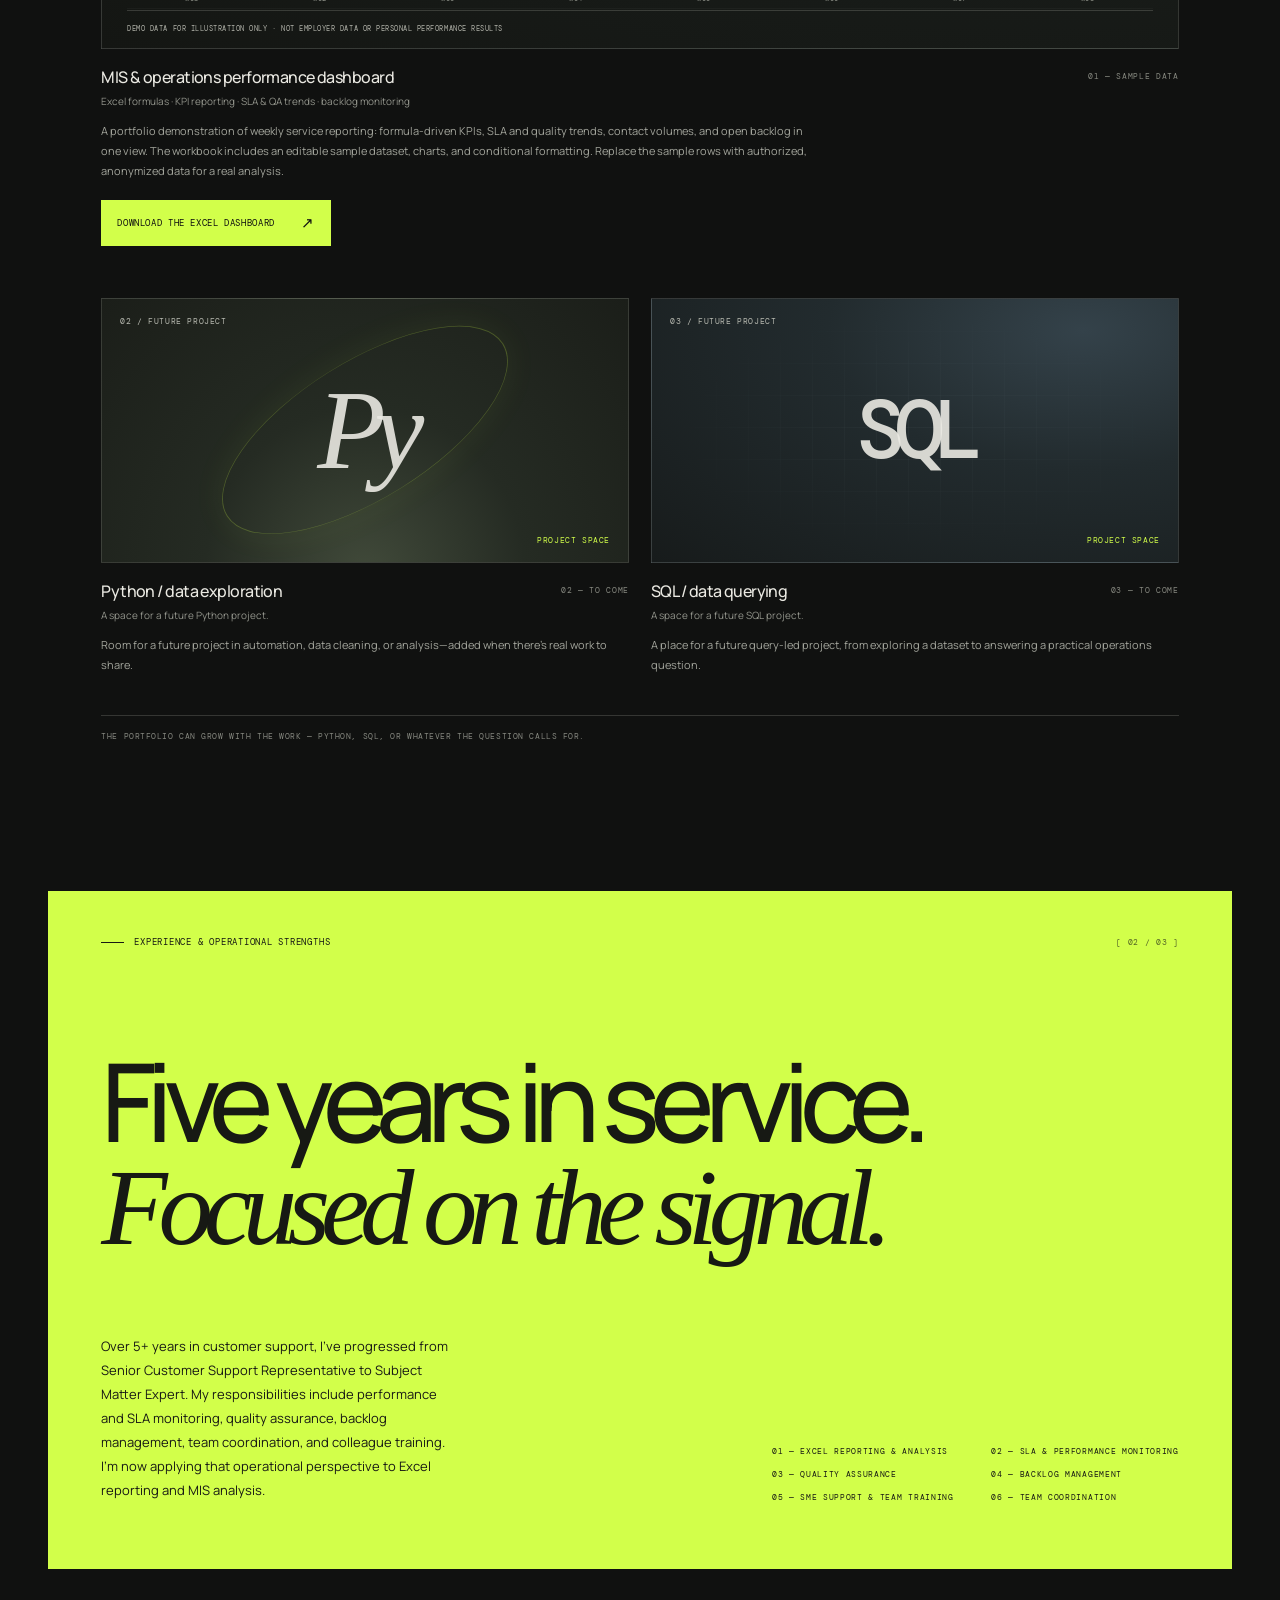
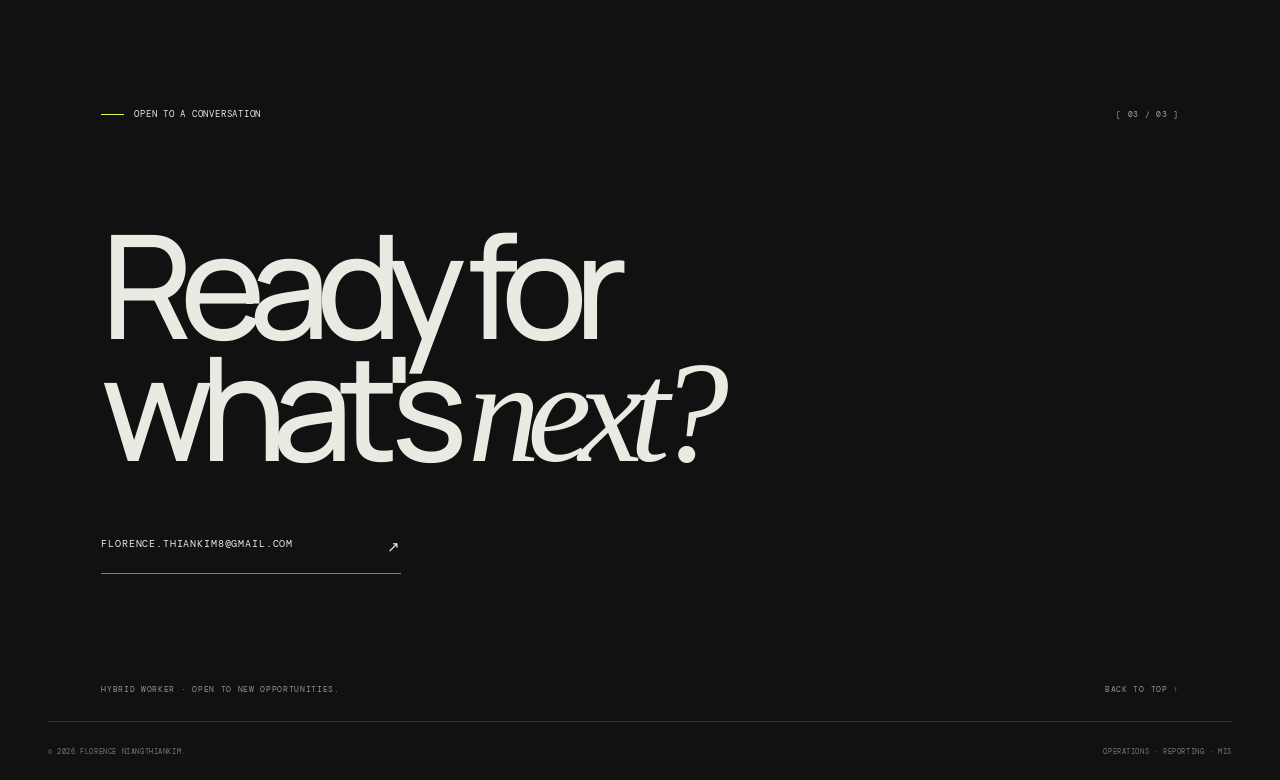
==== commit dfd769a3: "Add expandable Python and SQL project spaces Co-authored-by: Copilot <223556219+Copilot@users.norepl" ====
--- a/index.html
+++ b/index.html
@@ -74,9 +74,9 @@
           <div class="section-heading">
             <div>
               <p class="eyebrow"><span class="eyebrow-line"></span> PROJECTS · REPORTING · OPERATIONAL INSIGHT</p>
-              <h2 id="work-title">Selected <span class="serif-word">work</span><sup>01</sup></h2>
+              <h2 id="work-title">Selected <span class="serif-word">work</span><sup>01—03</sup></h2>
             </div>
-            <p class="section-note">A practical Excel dashboard concept for monitoring service performance and turning weekly operational data into a clear team view.</p>
+            <p class="section-note">An expanding collection of practical projects: Excel reporting today, with room for future Python, SQL, and other explorations.</p>
           </div>
 
           <div class="project-list">
@@ -121,7 +121,34 @@
               <p class="project-description">A portfolio demonstration of weekly service reporting: formula-driven KPIs, SLA and quality trends, contact volumes, and open backlog in one view. The workbook includes an editable sample dataset, charts, and conditional formatting. Replace the sample rows with authorized, anonymized data for a real analysis.</p>
               <a class="dashboard-download" href="assets/operations-reporting-dashboard.xlsx" download>DOWNLOAD THE EXCEL DASHBOARD <span aria-hidden="true">↗</span></a>
             </article>
+            <article class="project-space project-space-python" aria-labelledby="python-project-title">
+              <div class="project-space-visual">
+                <span class="project-space-index">02 / FUTURE PROJECT</span>
+                <span class="project-space-mark" aria-hidden="true">Py</span>
+                <span class="project-space-status">PROJECT SPACE</span>
+                <div class="project-space-orbit" aria-hidden="true"></div>
+              </div>
+              <div class="project-info">
+                <div><h3 id="python-project-title">Python / data exploration</h3><p>A space for a future Python project.</p></div>
+                <span class="project-kind">02 — TO COME</span>
+              </div>
+              <p class="project-description">Room for a future project in automation, data cleaning, or analysis—added when there's real work to share.</p>
+            </article>
+            <article class="project-space project-space-sql" aria-labelledby="sql-project-title">
+              <div class="project-space-visual">
+                <span class="project-space-index">03 / FUTURE PROJECT</span>
+                <span class="project-space-mark" aria-hidden="true">SQL</span>
+                <span class="project-space-status">PROJECT SPACE</span>
+                <div class="project-space-grid" aria-hidden="true"></div>
+              </div>
+              <div class="project-info">
+                <div><h3 id="sql-project-title">SQL / data querying</h3><p>A space for a future SQL project.</p></div>
+                <span class="project-kind">03 — TO COME</span>
+              </div>
+              <p class="project-description">A place for a future query-led project, from exploring a dataset to answering a practical operations question.</p>
+            </article>
           </div>
+          <p class="project-outlook">THE PORTFOLIO CAN GROW WITH THE WORK — PYTHON, SQL, OR WHATEVER THE QUESTION CALLS FOR.</p>
         </section>
 
         <section class="manifesto" id="about" aria-labelledby="about-title">
--- a/styles.css
+++ b/styles.css
@@ -116,6 +116,19 @@
 .dashboard-download { display: inline-flex; align-items: center; gap: 26px; margin-top: 19px; padding: 13px 16px; background: var(--acid); color: var(--ink); font: 9px var(--mono); letter-spacing: .07em; transition: background .2s ease, transform .2s ease; }
 .dashboard-download:hover { background: #e1ff83; transform: translateY(-2px); }
 .dashboard-download span { font-size: 15px; }
+.project-space { min-width: 0; }
+.project-space-visual { position: relative; min-height: 265px; overflow: hidden; display: flex; justify-content: center; align-items: center; border: 1px solid rgba(234,233,226,.14); }
+.project-space-python .project-space-visual { background: radial-gradient(ellipse at 50% 105%, #414a3a 0, #252b23 43%, #1b1e19 100%); }
+.project-space-sql .project-space-visual { background: radial-gradient(ellipse at 82% 12%, #34424a 0, #222b2e 42%, #171b1b 100%); }
+.project-space-index, .project-space-status { position: absolute; z-index: 2; font: 8px var(--mono); letter-spacing: .075em; color: #b8bab1; }
+.project-space-index { top: 17px; left: 18px; }
+.project-space-status { bottom: 17px; right: 18px; color: var(--acid); }
+.project-space-mark { position: relative; z-index: 1; color: rgba(234,233,226,.9); font-size: clamp(66px, 9vw, 112px); font-weight: 500; line-height: 1; letter-spacing: -.1em; }
+.project-space-python .project-space-mark { font-family: Georgia, "Times New Roman", serif; font-style: italic; }
+.project-space-sql .project-space-mark { font-family: var(--mono); font-size: clamp(51px, 7vw, 82px); letter-spacing: -.12em; }
+.project-space-orbit { position: absolute; width: 62%; aspect-ratio: 1; border: 1px solid rgba(210,255,74,.24); border-radius: 50%; transform: rotate(-32deg) scaleY(.42); box-shadow: 0 0 55px rgba(210,255,74,.06); }
+.project-space-grid { position: absolute; inset: 0; opacity: .28; background-image: linear-gradient(rgba(188,211,213,.14) 1px, transparent 1px), linear-gradient(90deg, rgba(188,211,213,.14) 1px, transparent 1px); background-size: 32px 32px; mask-image: radial-gradient(ellipse at center, black 0, transparent 70%); }
+.project-outlook { margin: 41px 0 0; padding-top: 15px; border-top: 1px solid var(--line); color: #85877f; font: 8px var(--mono); letter-spacing: .07em; }
 .visual-index { position: absolute; top: 18px; left: 20px; z-index: 2; color: rgba(244,244,232,.76); font-size: 8px; }
 .project-arrow { position: absolute; top: 17px; right: 20px; z-index: 2; border: 1px solid rgba(244,244,232,.48); width: 33px; height: 33px; display: grid; place-items: center; border-radius: 50%; font-size: 15px; transition: background .2s ease, color .2s ease; }
 .project-card:hover .project-arrow { background: var(--acid); color: var(--ink); border-color: var(--acid); }
@@ -227,10 +240,14 @@
   .dashboard-title-row { margin: 22px 0 15px; }
   .dashboard-title-row h3 { font-size: 21px; }
   .dashboard-status { font-size: 6px; }
-  .dashboard-kpis > div { padding: 10px 7px 8px; gap: 7px; }
-  .dashboard-kpis > div > span { font-size: 5px; white-space: normal; min-height: 18px; }
-  .dashboard-kpis strong { font-size: clamp(18px, 6vw, 25px); }
-  .dashboard-kpis small { font-size: 5px; }
+  .dashboard-kpis { grid-template-columns: repeat(2, minmax(0, 1fr)); }
+  .dashboard-kpis > div { min-width: 0; padding: 11px 10px 9px; gap: 7px; border-bottom: 1px solid var(--line); }
+  .dashboard-kpis > div:nth-child(odd) { border-right: 1px solid var(--line); }
+  .dashboard-kpis > div:nth-child(even) { border-right: 0; }
+  .dashboard-kpis > div:nth-last-child(-n+2) { border-bottom: 0; }
+  .dashboard-kpis > div > span { font-size: 7px; white-space: normal; min-height: 0; }
+  .dashboard-kpis strong { font-size: clamp(20px, 7vw, 27px); }
+  .dashboard-kpis small { font-size: 6px; }
   .dashboard-chart { margin-top: 17px; }
   .chart-heading { align-items: flex-start; font-size: 6px; }
   .chart-heading > span:last-child { flex-wrap: wrap; justify-content: flex-end; font-size: 5px; max-width: 130px; }
@@ -239,6 +256,11 @@
   .sample-disclaimer { font-size: 5px; line-height: 1.7; }
   .project-description { font-size: 10px; }
   .dashboard-download { font-size: 8px; gap: 16px; }
+  .project-space-visual { min-height: 64vw; max-height: 290px; }
+  .project-space-mark { font-size: 23vw; }
+  .project-space-sql .project-space-mark { font-size: 17vw; }
+  .project-space-index, .project-space-status { font-size: 7px; }
+  .project-outlook { font-size: 7px; line-height: 1.8; margin-top: 31px; }
   .vela-orb { width: 45vw; height: 45vw; }
   .vela-type { font-size: 28vw; }
   .serein-name { font-size: 18vw; }
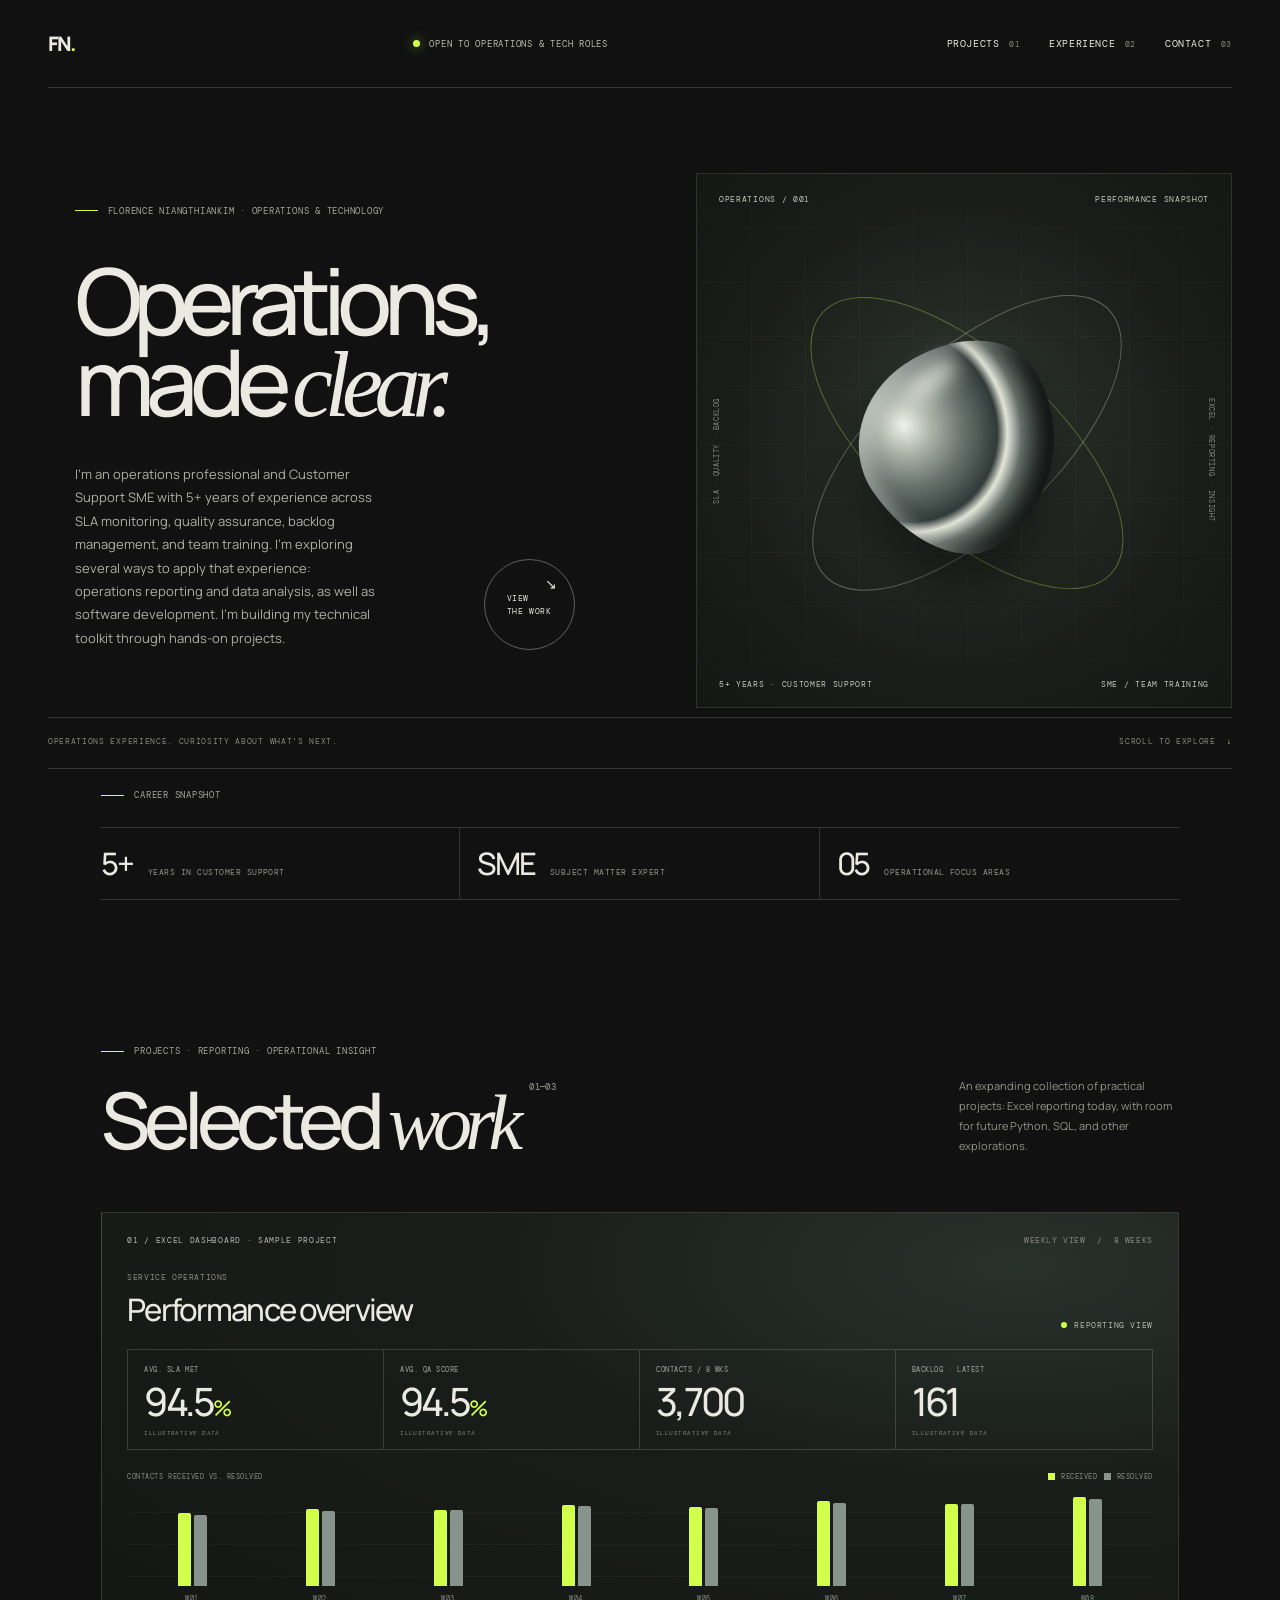
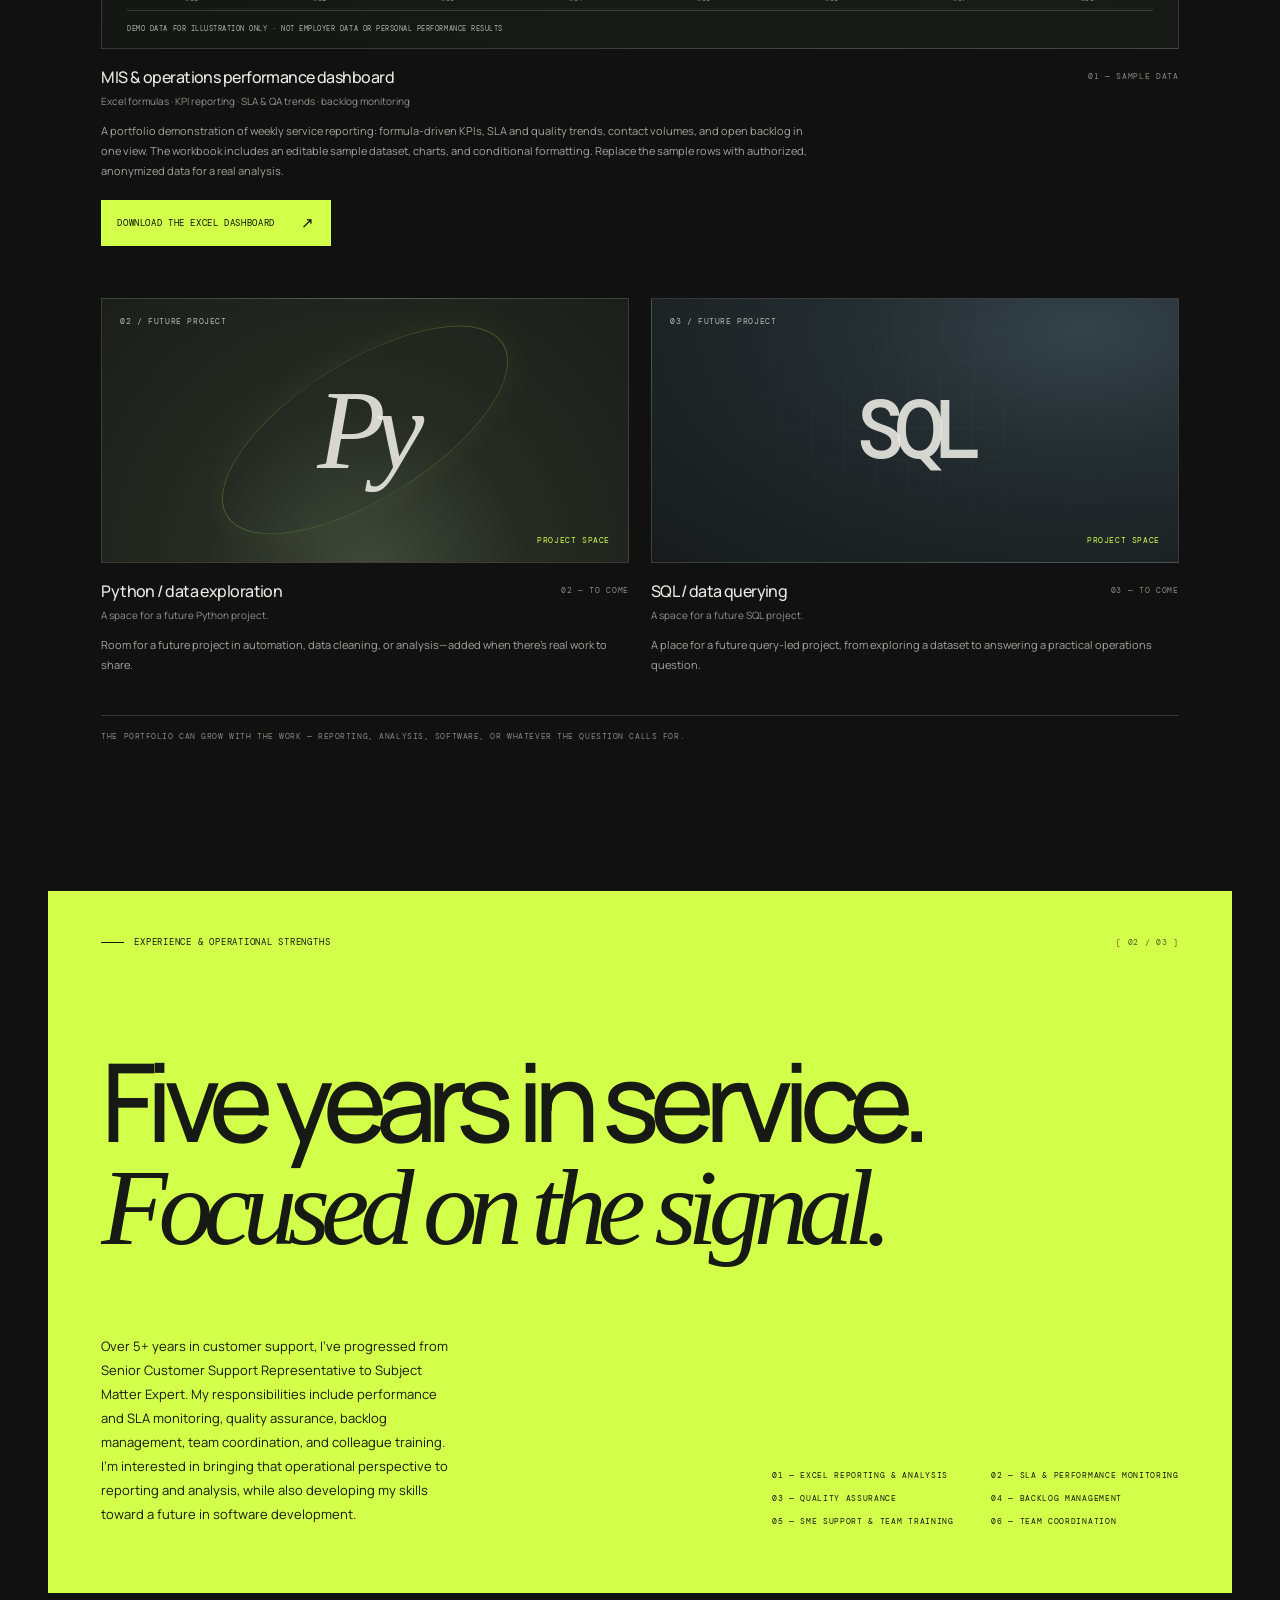
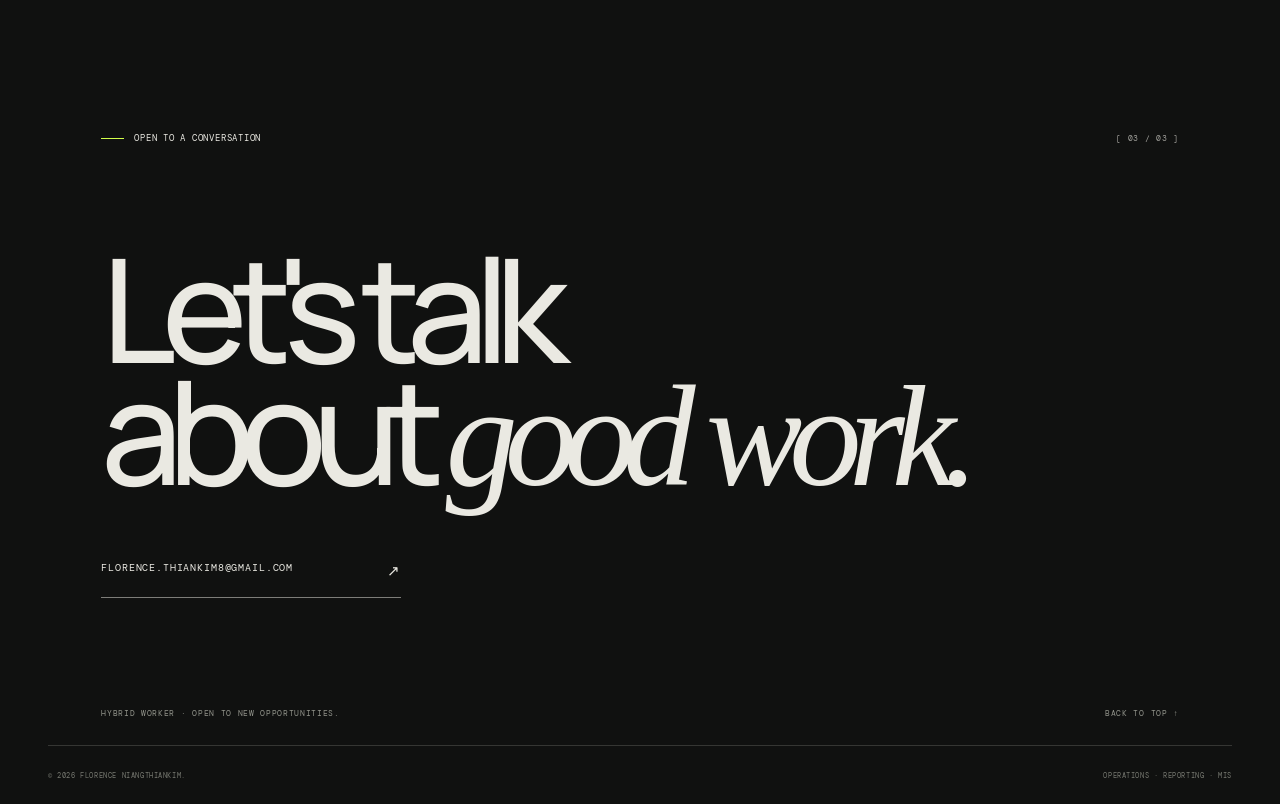
==== commit b7ae0394: "Broaden career positioning and refresh contact headline Co-authored-by: Copilot <223556219+Copilot@u" ====
--- a/index.html
+++ b/index.html
@@ -4,8 +4,8 @@
     <meta charset="utf-8">
     <meta name="viewport" content="width=device-width, initial-scale=1">
     <meta name="theme-color" content="#101110">
-    <meta name="description" content="Florence Niangthiankim is an operations professional and Customer Support SME with 5+ years of experience, building Excel reporting and analysis skills for MIS Analyst and operations reporting roles.">
-    <title>Florence Niangthiankim — MIS Analyst &amp; Operations Reporting</title>
+    <meta name="description" content="Florence Niangthiankim is an operations professional and Customer Support SME with 5+ years of experience, exploring operations reporting, data analysis, and software development.">
+    <title>Florence Niangthiankim — Operations, Data &amp; Development</title>
     <link rel="preconnect" href="https://fonts.googleapis.com">
     <link rel="preconnect" href="https://fonts.gstatic.com" crossorigin>
     <link href="https://fonts.googleapis.com/css2?family=DM+Mono:wght@400;500&family=Manrope:wght@400;500;600;700;800&display=swap" rel="stylesheet">
@@ -18,7 +18,7 @@
         <a class="wordmark" href="#home" aria-label="Florence Niangthiankim, home">FN<span>.</span></a>
         <a class="availability" href="mailto:florence.thiankim8@gmail.com">
           <span class="availability-dot"></span>
-          <span>OPEN TO MIS &amp; REPORTING ROLES</span>
+          <span>OPEN TO OPERATIONS &amp; TECH ROLES</span>
         </a>
         <button class="menu-toggle" type="button" aria-expanded="false" aria-controls="site-nav">
           <span class="menu-toggle-label">MENU</span>
@@ -34,10 +34,10 @@
       <main>
         <section class="hero" id="home" aria-labelledby="hero-title">
           <div class="hero-copy">
-            <p class="eyebrow"><span class="eyebrow-line"></span> FLORENCE NIANGTHIANKIM · OPERATIONS REPORTING</p>
+            <p class="eyebrow"><span class="eyebrow-line"></span> FLORENCE NIANGTHIANKIM · OPERATIONS &amp; TECHNOLOGY</p>
             <h1 class="hero-title-refined" id="hero-title">Operations,<br>made <span class="serif-word">clear.</span></h1>
             <div class="hero-bottom">
-              <p class="hero-intro">I'm an operations professional and Customer Support SME with 5+ years of experience across SLA monitoring, quality assurance, backlog management, and team training. I use Excel-based reporting and analysis to help teams make clearer, more informed decisions.</p>
+              <p class="hero-intro">I'm an operations professional and Customer Support SME with 5+ years of experience across SLA monitoring, quality assurance, backlog management, and team training. I'm exploring several ways to apply that experience: operations reporting and data analysis, as well as software development. I'm building my technical toolkit through hands-on projects.</p>
               <a class="round-link" href="#work" aria-label="Explore the Excel dashboard project">
                 <span>VIEW<br>THE WORK</span>
                 <span class="round-link-icon" aria-hidden="true">↘</span>
@@ -58,7 +58,7 @@
             <span class="art-coordinate coordinate-right">EXCEL · REPORTING · INSIGHT</span>
             <div class="art-label art-label-bottom"><span>5+ YEARS · CUSTOMER SUPPORT</span><span>SME / TEAM TRAINING</span></div>
           </div>
-          <div class="hero-meta"><span>FROM OPERATIONAL DETAIL TO CLEAR REPORTING.</span><span>SCROLL TO EXPLORE <b>↓</b></span></div>
+          <div class="hero-meta"><span>OPERATIONS EXPERIENCE. CURIOSITY ABOUT WHAT'S NEXT.</span><span>SCROLL TO EXPLORE <b>↓</b></span></div>
         </section>
 
         <section class="proof-strip" aria-label="Career snapshot">
@@ -148,7 +148,7 @@
               <p class="project-description">A place for a future query-led project, from exploring a dataset to answering a practical operations question.</p>
             </article>
           </div>
-          <p class="project-outlook">THE PORTFOLIO CAN GROW WITH THE WORK — PYTHON, SQL, OR WHATEVER THE QUESTION CALLS FOR.</p>
+          <p class="project-outlook">THE PORTFOLIO CAN GROW WITH THE WORK — REPORTING, ANALYSIS, SOFTWARE, OR WHATEVER THE QUESTION CALLS FOR.</p>
         </section>
 
         <section class="manifesto" id="about" aria-labelledby="about-title">
@@ -158,7 +158,7 @@
           </div>
           <h2 id="about-title">Five years in service.<br><span class="serif-word">Focused on the signal.</span></h2>
           <div class="manifesto-bottom">
-            <p>Over 5+ years in customer support, I've progressed from Senior Customer Support Representative to Subject Matter Expert. My responsibilities include performance and SLA monitoring, quality assurance, backlog management, team coordination, and colleague training. I'm now applying that operational perspective to Excel reporting and MIS analysis.</p>
+            <p>Over 5+ years in customer support, I've progressed from Senior Customer Support Representative to Subject Matter Expert. My responsibilities include performance and SLA monitoring, quality assurance, backlog management, team coordination, and colleague training. I'm interested in bringing that operational perspective to reporting and analysis, while also developing my skills toward a future in software development.</p>
             <div class="capabilities">
               <span>01 — EXCEL REPORTING &amp; ANALYSIS</span>
               <span>02 — SLA &amp; PERFORMANCE MONITORING</span>
@@ -175,7 +175,7 @@
             <p class="eyebrow"><span class="eyebrow-line"></span> OPEN TO A CONVERSATION</p>
             <span class="manifesto-index">[ 03 / 03 ]</span>
           </div>
-          <h2 id="contact-title">Ready for<br>what's <span class="serif-word">next?</span></h2>
+          <h2 id="contact-title">Let's talk<br>about <span class="serif-word">good work.</span></h2>
           <a class="contact-link" href="mailto:florence.thiankim8@gmail.com">
             <span>FLORENCE.THIANKIM8@GMAIL.COM</span><span aria-hidden="true">↗</span>
           </a>
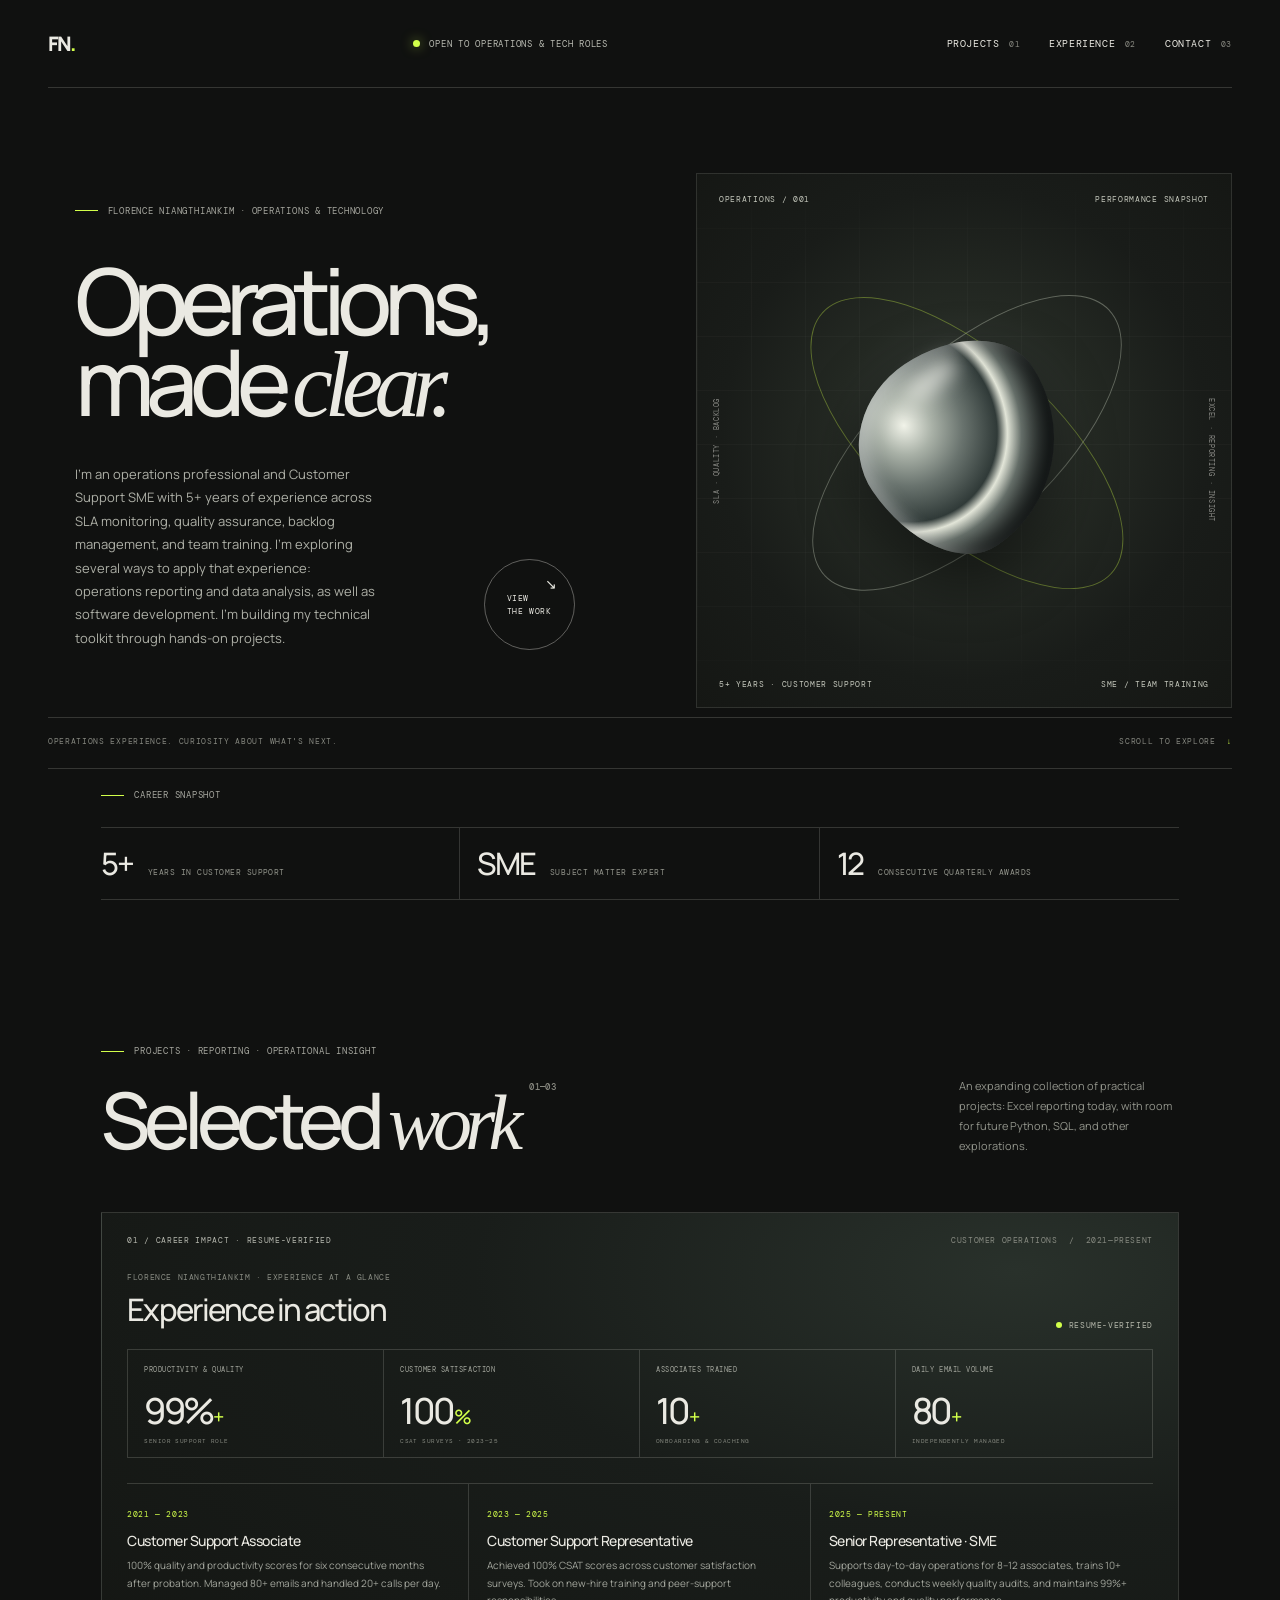
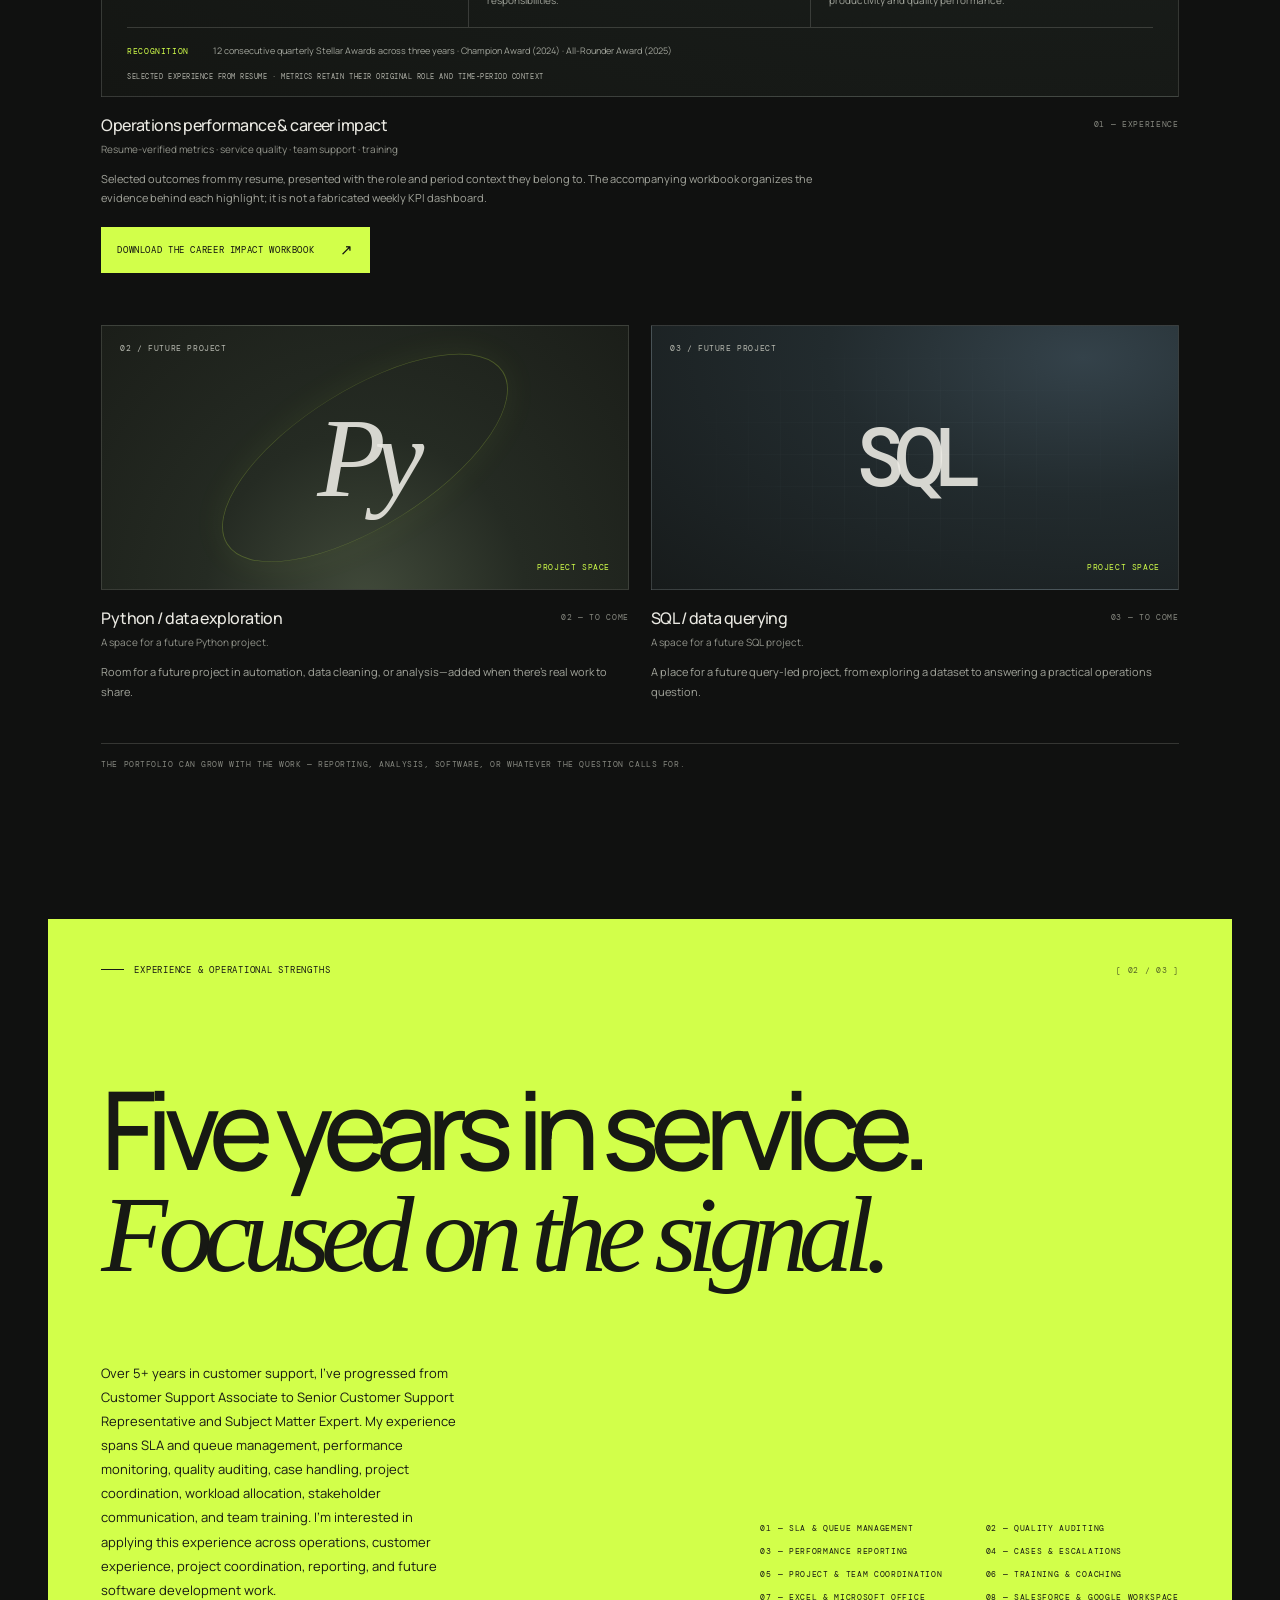
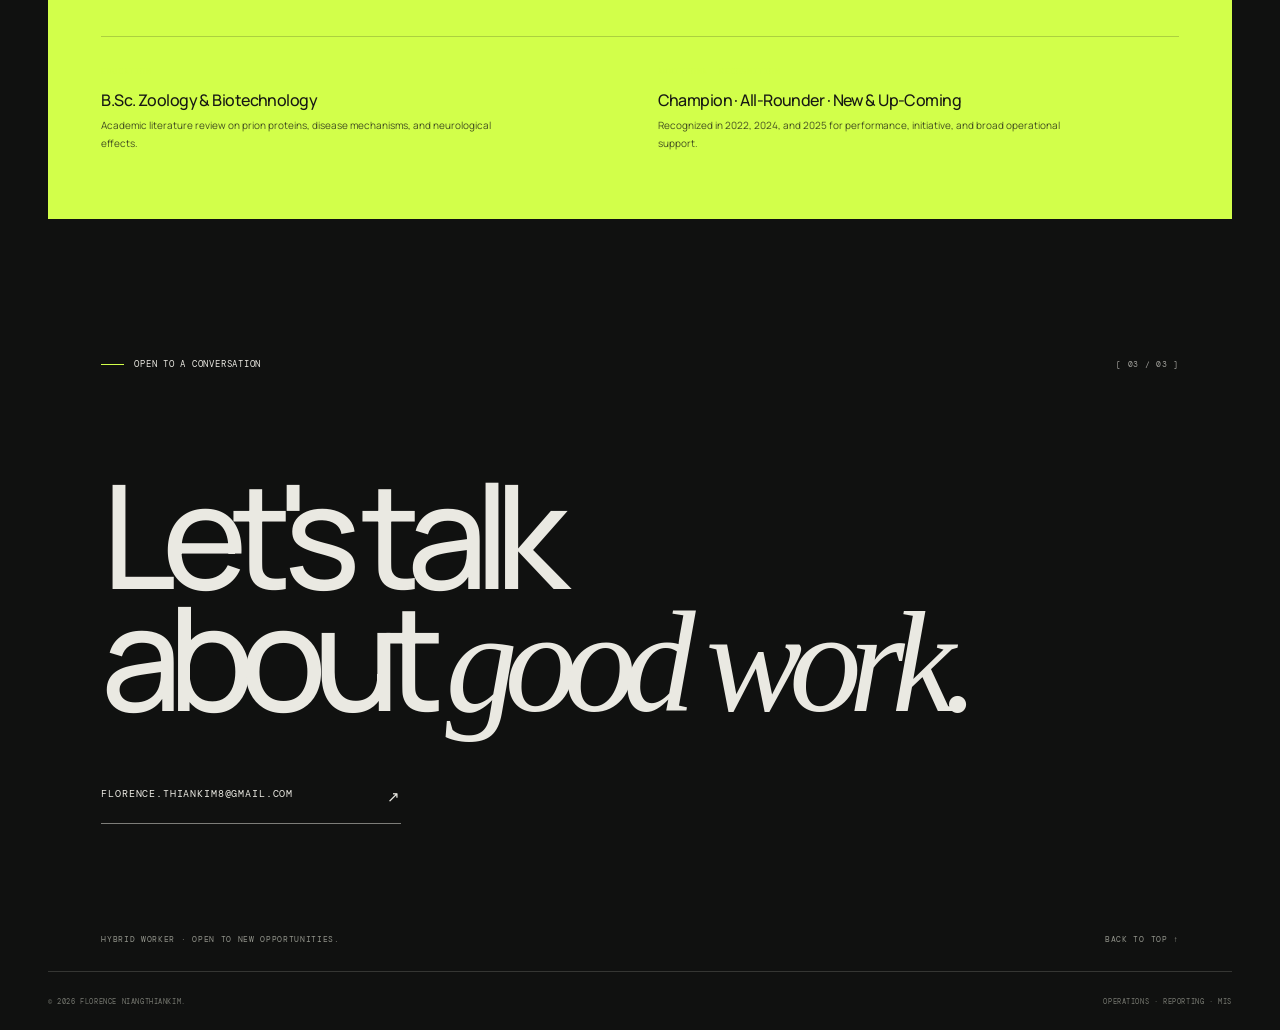
==== commit 5de14072: "Replace sample metrics with resume-verified career evidence Co-authored-by: Copilot <223556219+Copil" ====
--- a/index.html
+++ b/index.html
@@ -4,8 +4,8 @@
     <meta charset="utf-8">
     <meta name="viewport" content="width=device-width, initial-scale=1">
     <meta name="theme-color" content="#101110">
-    <meta name="description" content="Florence Niangthiankim is an operations professional and Customer Support SME with 5+ years of experience, exploring operations reporting, data analysis, and software development.">
-    <title>Florence Niangthiankim — Operations, Data &amp; Development</title>
+    <meta name="description" content="Florence Niangthiankim is an operations and customer experience professional with 5+ years of experience in SLA management, quality auditing, team training, project coordination, and operations reporting.">
+    <title>Florence Niangthiankim — Operations &amp; Customer Experience</title>
     <link rel="preconnect" href="https://fonts.googleapis.com">
     <link rel="preconnect" href="https://fonts.gstatic.com" crossorigin>
     <link href="https://fonts.googleapis.com/css2?family=DM+Mono:wght@400;500&family=Manrope:wght@400;500;600;700;800&display=swap" rel="stylesheet">
@@ -66,7 +66,7 @@
           <div class="proof-grid">
             <div><strong>5+</strong><span>YEARS IN CUSTOMER SUPPORT</span></div>
             <div><strong>SME</strong><span>SUBJECT MATTER EXPERT</span></div>
-            <div><strong>05</strong><span>OPERATIONAL FOCUS AREAS</span></div>
+            <div><strong>12</strong><span>CONSECUTIVE QUARTERLY AWARDS</span></div>
           </div>
         </section>
 
@@ -81,45 +81,53 @@
 
           <div class="project-list">
             <article class="project-card project-card-wide dashboard-project">
-              <div class="dashboard-preview">
+              <div class="dashboard-preview career-dashboard">
                 <div class="dashboard-topline">
-                  <span class="visual-index">01 / EXCEL DASHBOARD · SAMPLE PROJECT</span>
-                  <span class="dashboard-period">WEEKLY VIEW&nbsp; / &nbsp;8 WEEKS</span>
+                    <span class="visual-index">01 / CAREER IMPACT · RESUME-VERIFIED</span>
+                    <span class="dashboard-period">CUSTOMER OPERATIONS&nbsp; / &nbsp;2021—PRESENT</span>
                 </div>
                 <div class="dashboard-title-row">
                   <div>
-                    <p class="dashboard-kicker">SERVICE OPERATIONS</p>
-                    <h3>Performance overview</h3>
+                      <p class="dashboard-kicker">FLORENCE NIANGTHIANKIM · EXPERIENCE AT A GLANCE</p>
+                      <h3>Experience in action</h3>
                   </div>
-                  <span class="dashboard-status"><i></i> REPORTING VIEW</span>
-                </div>
-                <div class="dashboard-kpis" aria-label="Illustrative sample dashboard metrics">
-                  <div><span>AVG. SLA MET</span><strong>94.5<span>%</span></strong><small>ILLUSTRATIVE DATA</small></div>
-                  <div><span>AVG. QA SCORE</span><strong>94.5<span>%</span></strong><small>ILLUSTRATIVE DATA</small></div>
-                  <div><span>CONTACTS / 8 WKS</span><strong>3,700</strong><small>ILLUSTRATIVE DATA</small></div>
-                  <div><span>BACKLOG · LATEST</span><strong>161</strong><small>ILLUSTRATIVE DATA</small></div>
-                </div>
-                <div class="dashboard-chart" role="img" aria-label="Illustrative weekly contacts received compared with resolved over eight weeks">
-                  <div class="chart-heading"><span>CONTACTS RECEIVED VS. RESOLVED</span><span><i class="legend-received"></i> RECEIVED <i class="legend-resolved"></i> RESOLVED</span></div>
-                  <div class="chart-bars" aria-hidden="true">
-                    <div class="chart-week"><div><i class="received-bar" style="--bar-height:82%"></i><i class="resolved-bar" style="--bar-height:80%"></i></div><span>W01</span></div>
-                    <div class="chart-week"><div><i class="received-bar" style="--bar-height:87%"></i><i class="resolved-bar" style="--bar-height:85%"></i></div><span>W02</span></div>
-                    <div class="chart-week"><div><i class="received-bar" style="--bar-height:86%"></i><i class="resolved-bar" style="--bar-height:86%"></i></div><span>W03</span></div>
-                    <div class="chart-week"><div><i class="received-bar" style="--bar-height:92%"></i><i class="resolved-bar" style="--bar-height:90%"></i></div><span>W04</span></div>
-                    <div class="chart-week"><div><i class="received-bar" style="--bar-height:89%"></i><i class="resolved-bar" style="--bar-height:88%"></i></div><span>W05</span></div>
-                    <div class="chart-week"><div><i class="received-bar" style="--bar-height:96%"></i><i class="resolved-bar" style="--bar-height:94%"></i></div><span>W06</span></div>
-                    <div class="chart-week"><div><i class="received-bar" style="--bar-height:93%"></i><i class="resolved-bar" style="--bar-height:93%"></i></div><span>W07</span></div>
-                    <div class="chart-week"><div><i class="received-bar" style="--bar-height:100%"></i><i class="resolved-bar" style="--bar-height:98%"></i></div><span>W08</span></div>
+                    <span class="dashboard-status"><i></i> RESUME-VERIFIED</span>
+                </div>
+                  <div class="dashboard-kpis career-kpis" aria-label="Selected achievements from Florence's resume">
+                    <div><span>PRODUCTIVITY &amp; QUALITY</span><strong>99%<span>+</span></strong><small>SENIOR SUPPORT ROLE</small></div>
+                    <div><span>CUSTOMER SATISFACTION</span><strong>100<span>%</span></strong><small>CSAT SURVEYS · 2023—25</small></div>
+                    <div><span>ASSOCIATES TRAINED</span><strong>10<span>+</span></strong><small>ONBOARDING &amp; COACHING</small></div>
+                    <div><span>DAILY EMAIL VOLUME</span><strong>80<span>+</span></strong><small>INDEPENDENTLY MANAGED</small></div>
+                </div>
+                  <div class="career-timeline" aria-label="Career progression and selected responsibilities">
+                    <article>
+                      <span class="timeline-period">2021 — 2023</span>
+                      <h4>Customer Support Associate</h4>
+                      <p>100% quality and productivity scores for six consecutive months after probation. Managed 80+ emails and handled 20+ calls per day.</p>
+                    </article>
+                    <article>
+                      <span class="timeline-period">2023 — 2025</span>
+                      <h4>Customer Support Representative</h4>
+                      <p>Achieved 100% CSAT scores across customer satisfaction surveys. Took on new-hire training and peer-support responsibilities.</p>
+                    </article>
+                    <article>
+                      <span class="timeline-period">2025 — PRESENT</span>
+                      <h4>Senior Representative · SME</h4>
+                      <p>Supports day-to-day operations for 8–12 associates, trains 10+ colleagues, conducts weekly quality audits, and maintains 99%+ productivity and quality performance.</p>
+                    </article>
                   </div>
-                </div>
-                <p class="sample-disclaimer">DEMO DATA FOR ILLUSTRATION ONLY · NOT EMPLOYER DATA OR PERSONAL PERFORMANCE RESULTS</p>
-              </div>
-              <div class="project-info">
-                <div><h3>MIS &amp; operations performance dashboard</h3><p>Excel formulas · KPI reporting · SLA &amp; QA trends · backlog monitoring</p></div>
-                <span class="project-kind">01 — SAMPLE DATA</span>
-              </div>
-              <p class="project-description">A portfolio demonstration of weekly service reporting: formula-driven KPIs, SLA and quality trends, contact volumes, and open backlog in one view. The workbook includes an editable sample dataset, charts, and conditional formatting. Replace the sample rows with authorized, anonymized data for a real analysis.</p>
-              <a class="dashboard-download" href="assets/operations-reporting-dashboard.xlsx" download>DOWNLOAD THE EXCEL DASHBOARD <span aria-hidden="true">↗</span></a>
+                  <div class="career-recognition">
+                    <span>RECOGNITION</span>
+                    <p>12 consecutive quarterly Stellar Awards across three years · Champion Award (2024) · All-Rounder Award (2025)</p>
+                  </div>
+                  <p class="sample-disclaimer">SELECTED EXPERIENCE FROM RESUME · METRICS RETAIN THEIR ORIGINAL ROLE AND TIME-PERIOD CONTEXT</p>
+                </div>
+                <div class="project-info">
+                  <div><h3>Operations performance &amp; career impact</h3><p>Resume-verified metrics · service quality · team support · training</p></div>
+                  <span class="project-kind">01 — EXPERIENCE</span>
+                </div>
+                <p class="project-description">Selected outcomes from my resume, presented with the role and period context they belong to. The accompanying workbook organizes the evidence behind each highlight; it is not a fabricated weekly KPI dashboard.</p>
+                <a class="dashboard-download" href="assets/florence-career-impact.xlsx" download>DOWNLOAD THE CAREER IMPACT WORKBOOK <span aria-hidden="true">↗</span></a>
             </article>
             <article class="project-space project-space-python" aria-labelledby="python-project-title">
               <div class="project-space-visual">
@@ -158,14 +166,28 @@
           </div>
           <h2 id="about-title">Five years in service.<br><span class="serif-word">Focused on the signal.</span></h2>
           <div class="manifesto-bottom">
-            <p>Over 5+ years in customer support, I've progressed from Senior Customer Support Representative to Subject Matter Expert. My responsibilities include performance and SLA monitoring, quality assurance, backlog management, team coordination, and colleague training. I'm interested in bringing that operational perspective to reporting and analysis, while also developing my skills toward a future in software development.</p>
+            <p>Over 5+ years in customer support, I've progressed from Customer Support Associate to Senior Customer Support Representative and Subject Matter Expert. My experience spans SLA and queue management, performance monitoring, quality auditing, case handling, project coordination, workload allocation, stakeholder communication, and team training. I'm interested in applying this experience across operations, customer experience, project coordination, reporting, and future software development work.</p>
             <div class="capabilities">
-              <span>01 — EXCEL REPORTING &amp; ANALYSIS</span>
-              <span>02 — SLA &amp; PERFORMANCE MONITORING</span>
-              <span>03 — QUALITY ASSURANCE</span>
-              <span>04 — BACKLOG MANAGEMENT</span>
-              <span>05 — SME SUPPORT &amp; TEAM TRAINING</span>
-              <span>06 — TEAM COORDINATION</span>
+              <span>01 — SLA &amp; QUEUE MANAGEMENT</span>
+              <span>02 — QUALITY AUDITING</span>
+              <span>03 — PERFORMANCE REPORTING</span>
+              <span>04 — CASES &amp; ESCALATIONS</span>
+              <span>05 — PROJECT &amp; TEAM COORDINATION</span>
+              <span>06 — TRAINING &amp; COACHING</span>
+              <span>07 — EXCEL &amp; MICROSOFT OFFICE</span>
+              <span>08 — SALESFORCE &amp; GOOGLE WORKSPACE</span>
+            </div>
+          </div>
+          <div class="resume-extras">
+            <div>
+              <span class="resume-extra-label">EDUCATION</span>
+              <h3>B.Sc. Zoology &amp; Biotechnology</h3>
+              <p>Academic literature review on prion proteins, disease mechanisms, and neurological effects.</p>
+            </div>
+            <div>
+              <span class="resume-extra-label">ADDITIONAL RECOGNITION</span>
+              <h3>Champion · All-Rounder · New &amp; Up-Coming</h3>
+              <p>Recognized in 2022, 2024, and 2025 for performance, initiative, and broad operational support.</p>
             </div>
           </div>
         </section>
--- a/styles.css
+++ b/styles.css
@@ -98,6 +98,18 @@
 .dashboard-kpis strong { font-size: clamp(23px, 3.6vw, 39px); font-weight: 500; line-height: 1; letter-spacing: -.07em; }
 .dashboard-kpis strong span { font-size: .55em; color: var(--acid); }
 .dashboard-kpis small { font-size: 6px; }
+.career-kpis > div > span { white-space: normal; min-height: 20px; }
+.career-kpis strong { font-size: clamp(23px, 3.3vw, 36px); }
+.career-timeline { display: grid; grid-template-columns: repeat(3, minmax(0, 1fr)); gap: 0; margin-top: 25px; border-top: 1px solid var(--line); border-bottom: 1px solid var(--line); }
+.career-timeline article { min-width: 0; padding: 16px 18px 17px; border-right: 1px solid var(--line); }
+.career-timeline article:first-child { padding-left: 0; }
+.career-timeline article:last-child { border-right: 0; padding-right: 0; }
+.timeline-period, .career-recognition > span, .resume-extra-label { color: var(--acid); font: 8px var(--mono); letter-spacing: .075em; }
+.career-timeline h4 { margin: 9px 0 7px; font-size: 14px; font-weight: 500; letter-spacing: -.035em; }
+.career-timeline p, .career-recognition p { margin: 0; color: #a3a69d; font-size: 10px; line-height: 1.75; }
+.career-recognition { display: flex; gap: 24px; align-items: baseline; padding-top: 15px; }
+.career-recognition > span { flex: 0 0 auto; }
+.career-recognition p { font-size: 9px; }
 .dashboard-chart { margin-top: 22px; }
 .chart-heading { font-size: 7px; }
 .chart-heading > span:last-child { display: flex; align-items: center; gap: 6px; }
@@ -116,6 +128,9 @@
 .dashboard-download { display: inline-flex; align-items: center; gap: 26px; margin-top: 19px; padding: 13px 16px; background: var(--acid); color: var(--ink); font: 9px var(--mono); letter-spacing: .07em; transition: background .2s ease, transform .2s ease; }
 .dashboard-download:hover { background: #e1ff83; transform: translateY(-2px); }
 .dashboard-download span { font-size: 15px; }
+.resume-extras { display: grid; grid-template-columns: 1fr 1fr; gap: 35px; margin-top: 34px; padding-top: 20px; border-top: 1px solid rgba(23,25,20,.2); }
+.resume-extras h3 { margin: 11px 0 6px; font-size: 16px; line-height: 1.35; font-weight: 500; letter-spacing: -.035em; }
+.resume-extras p { margin: 0; max-width: 420px; font-size: 10px; line-height: 1.75; opacity: .76; }
 .project-space { min-width: 0; }
 .project-space-visual { position: relative; min-height: 265px; overflow: hidden; display: flex; justify-content: center; align-items: center; border: 1px solid rgba(234,233,226,.14); }
 .project-space-python .project-space-visual { background: radial-gradient(ellipse at 50% 105%, #414a3a 0, #252b23 43%, #1b1e19 100%); }
@@ -197,6 +212,9 @@
   .proof-grid strong { font-size: 26px; }
   .dashboard-preview { padding-inline: 18px; }
   .dashboard-kpis > div { padding-inline: 10px; }
+  .career-timeline article { padding-inline: 12px; }
+  .career-timeline h4 { font-size: 12px; }
+  .career-timeline p { font-size: 9px; }
 }
 @media (max-width: 650px) {
   .site-shell { width: calc(100% - 36px); }
@@ -248,6 +266,14 @@
   .dashboard-kpis > div > span { font-size: 7px; white-space: normal; min-height: 0; }
   .dashboard-kpis strong { font-size: clamp(20px, 7vw, 27px); }
   .dashboard-kpis small { font-size: 6px; }
+  .career-kpis > div > span { min-height: 0; }
+  .career-timeline { grid-template-columns: 1fr; margin-top: 18px; }
+  .career-timeline article, .career-timeline article:first-child, .career-timeline article:last-child { padding: 13px 2px; border-right: 0; border-bottom: 1px solid var(--line); }
+  .career-timeline article:last-child { border-bottom: 0; }
+  .career-timeline h4 { font-size: 13px; margin: 6px 0; }
+  .career-timeline p { font-size: 10px; }
+  .career-recognition { display: block; padding-top: 13px; }
+  .career-recognition p { font-size: 9px; margin-top: 7px; }
   .dashboard-chart { margin-top: 17px; }
   .chart-heading { align-items: flex-start; font-size: 6px; }
   .chart-heading > span:last-child { flex-wrap: wrap; justify-content: flex-end; font-size: 5px; max-width: 130px; }
@@ -274,6 +300,8 @@
   .manifesto-bottom { display: block; }
   .manifesto-bottom > p { font-size: 12px; }
   .capabilities { margin-top: 32px; gap: 13px 12px; font-size: 7px; }
+  .resume-extras { grid-template-columns: 1fr; gap: 23px; margin-top: 29px; }
+  .resume-extras h3 { font-size: 14px; }
   .contact { padding-top: 92px; }
   .contact h2 { font-size: clamp(75px, 16vw, 108px); margin: 76px 0 39px; }
   .contact-link { min-width: min(100%, 300px); font-size: 9px; }
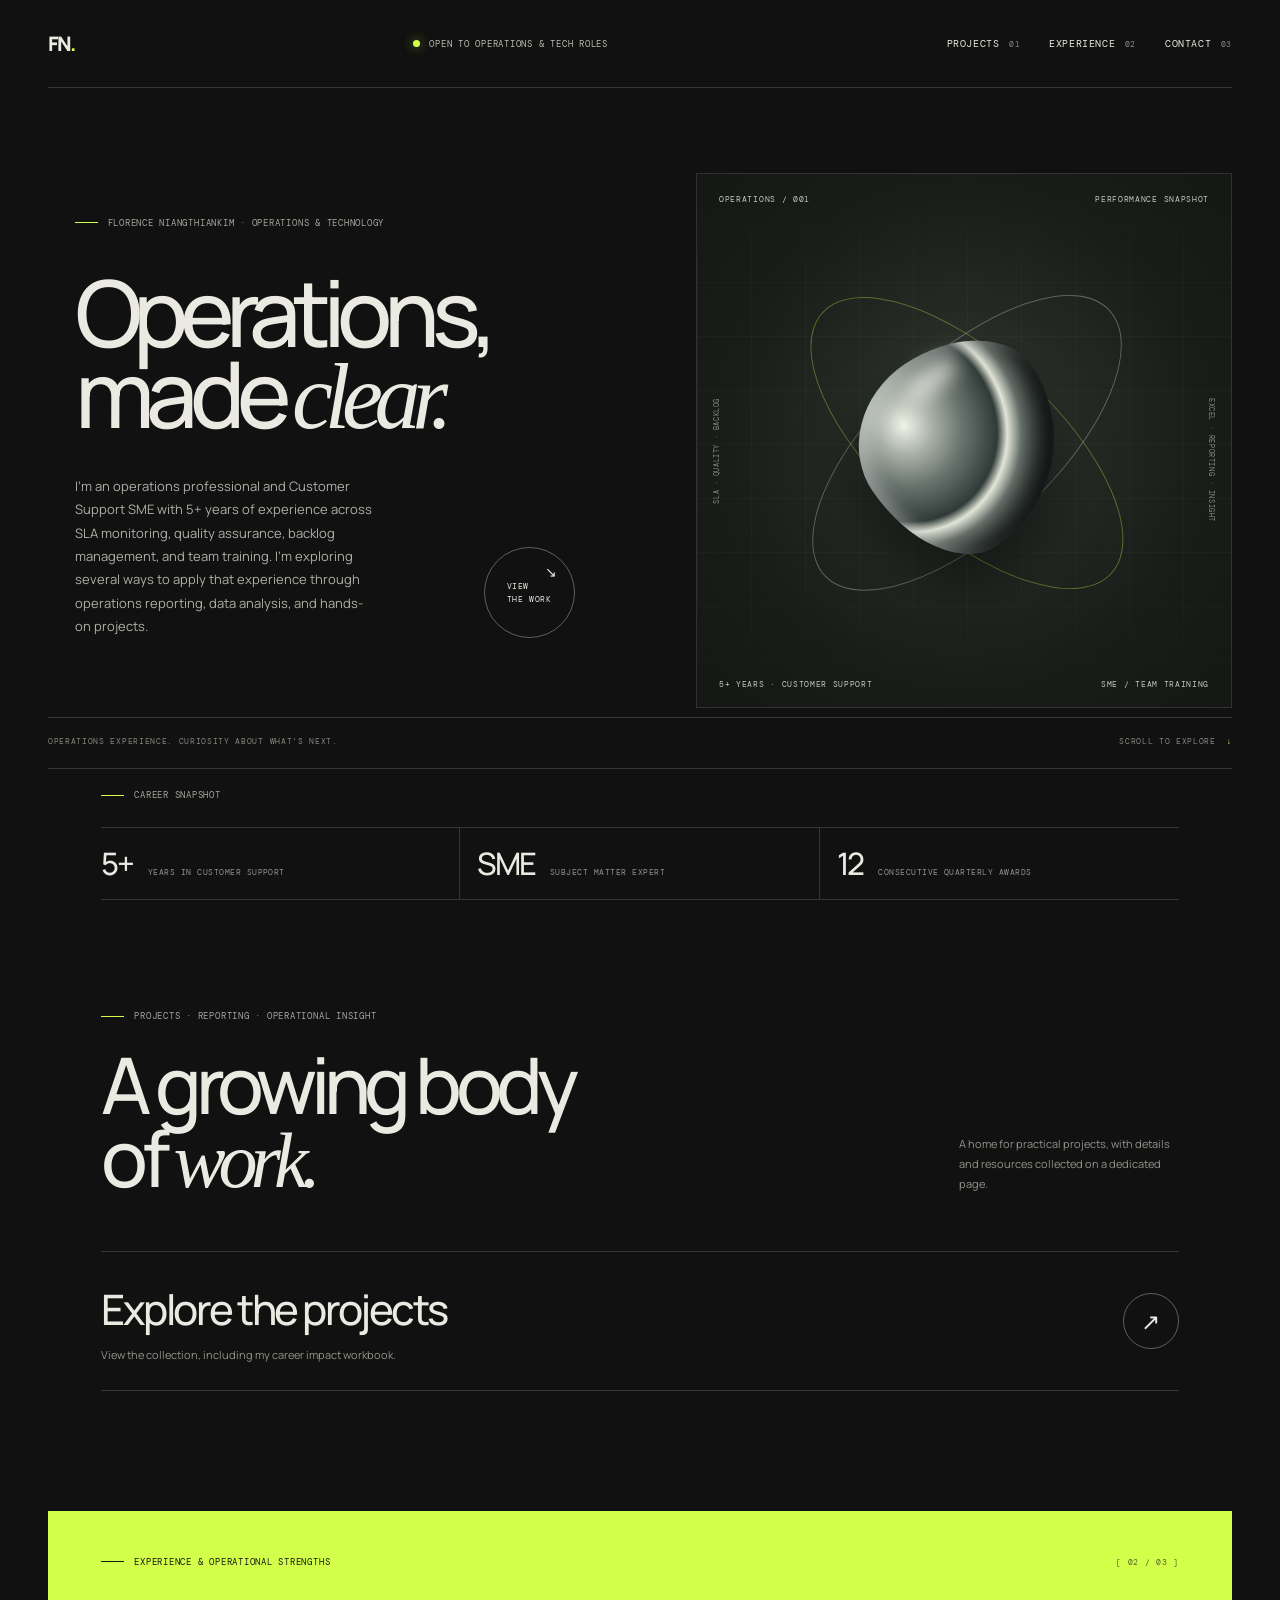
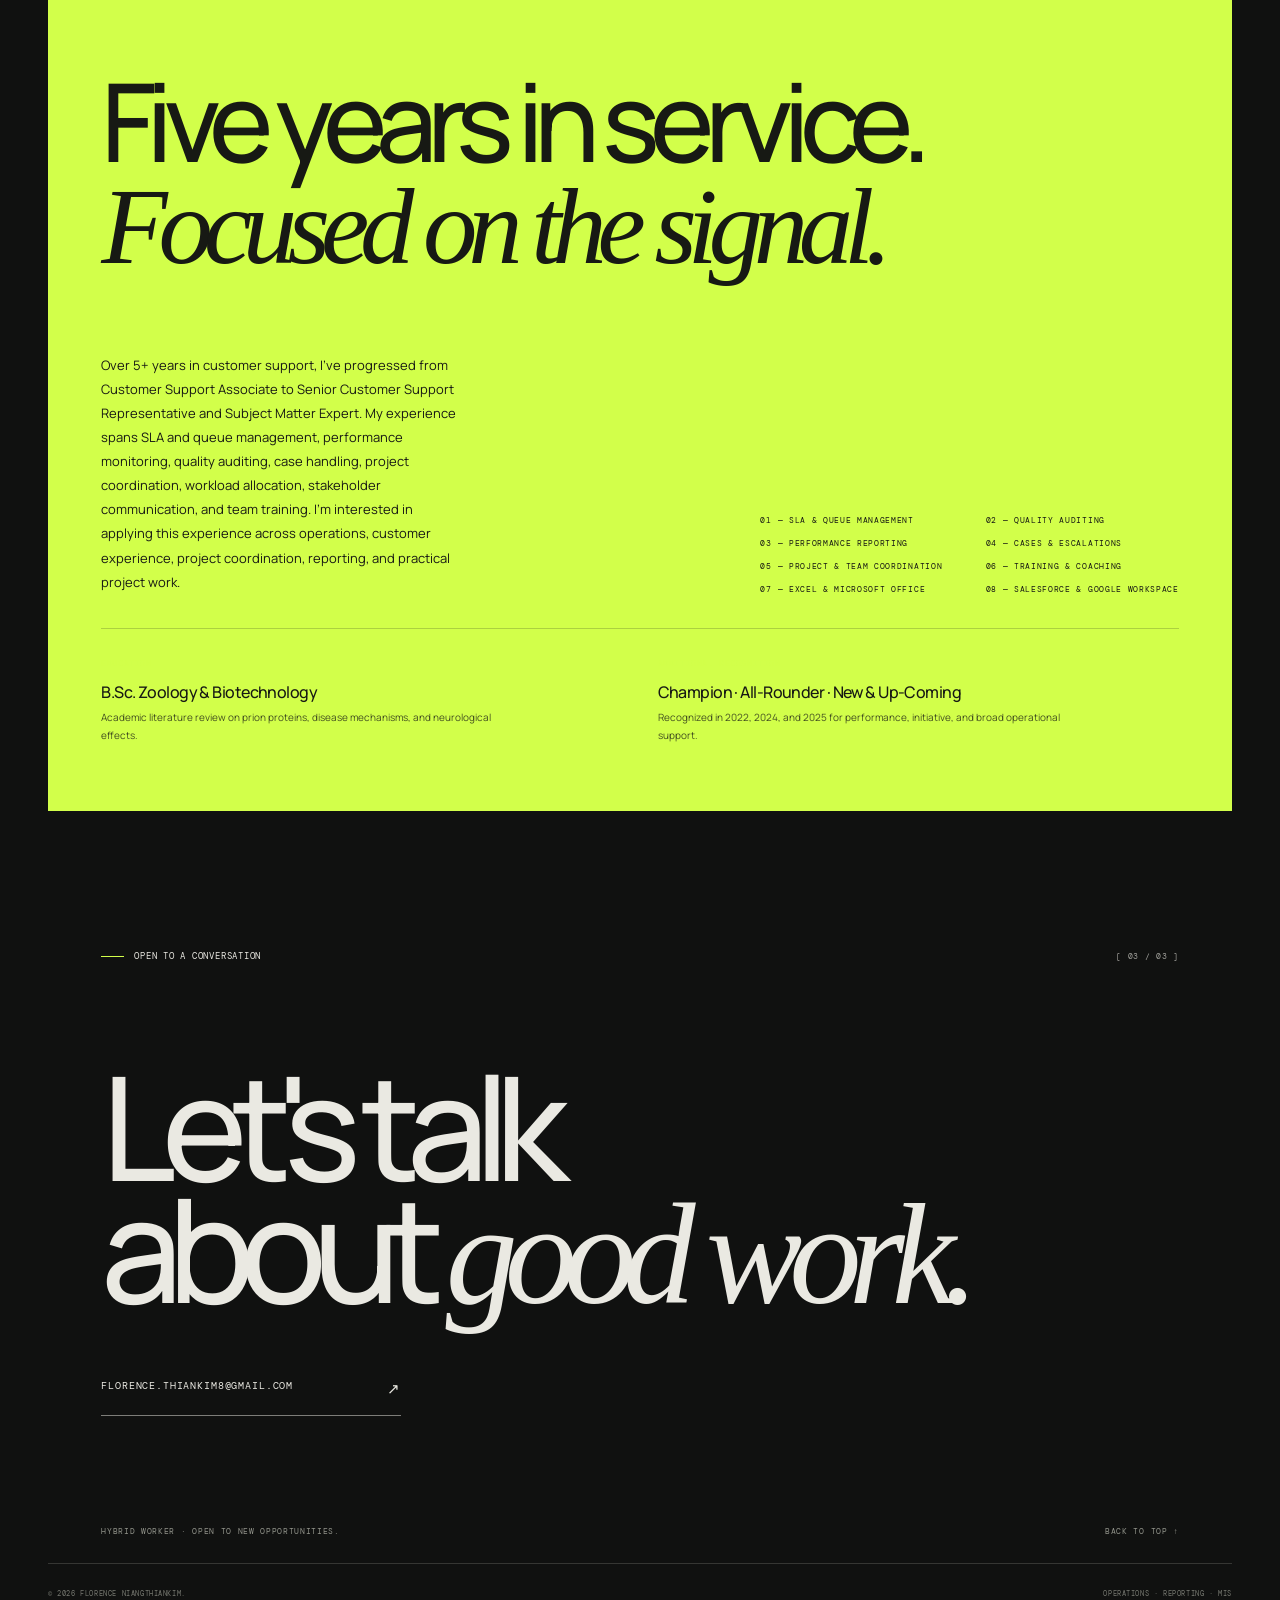
==== commit a4341c7c: "Add dedicated projects page Co-authored-by: Copilot <223556219+Copilot@users.noreply.github.com>" ====
--- a/index.html
+++ b/index.html
@@ -25,7 +25,7 @@
           <span class="menu-icon" aria-hidden="true"><i></i><i></i></span>
         </button>
         <nav class="site-nav" id="site-nav" aria-label="Main navigation">
-          <a href="#work">PROJECTS <span>01</span></a>
+          <a href="projects.html">PROJECTS <span>01</span></a>
           <a href="#about">EXPERIENCE <span>02</span></a>
           <a href="#contact">CONTACT <span>03</span></a>
         </nav>
@@ -37,8 +37,8 @@
             <p class="eyebrow"><span class="eyebrow-line"></span> FLORENCE NIANGTHIANKIM · OPERATIONS &amp; TECHNOLOGY</p>
             <h1 class="hero-title-refined" id="hero-title">Operations,<br>made <span class="serif-word">clear.</span></h1>
             <div class="hero-bottom">
-              <p class="hero-intro">I'm an operations professional and Customer Support SME with 5+ years of experience across SLA monitoring, quality assurance, backlog management, and team training. I'm exploring several ways to apply that experience: operations reporting and data analysis, as well as software development. I'm building my technical toolkit through hands-on projects.</p>
-              <a class="round-link" href="#work" aria-label="Explore the Excel dashboard project">
+              <p class="hero-intro">I'm an operations professional and Customer Support SME with 5+ years of experience across SLA monitoring, quality assurance, backlog management, and team training. I'm exploring several ways to apply that experience through operations reporting, data analysis, and hands-on projects.</p>
+              <a class="round-link" href="projects.html" aria-label="Explore the projects page">
                 <span>VIEW<br>THE WORK</span>
                 <span class="round-link-icon" aria-hidden="true">↘</span>
               </a>
@@ -70,93 +70,18 @@
           </div>
         </section>
 
-        <section class="work section-wrap" id="work" aria-labelledby="work-title">
+        <section class="work section-wrap project-directory" id="work" aria-labelledby="work-title">
           <div class="section-heading">
             <div>
               <p class="eyebrow"><span class="eyebrow-line"></span> PROJECTS · REPORTING · OPERATIONAL INSIGHT</p>
-              <h2 id="work-title">Selected <span class="serif-word">work</span><sup>01—03</sup></h2>
+              <h2 id="work-title">A growing body<br>of <span class="serif-word">work.</span></h2>
             </div>
-            <p class="section-note">An expanding collection of practical projects: Excel reporting today, with room for future Python, SQL, and other explorations.</p>
+            <p class="section-note">A home for practical projects, with details and resources collected on a dedicated page.</p>
           </div>
-
-          <div class="project-list">
-            <article class="project-card project-card-wide dashboard-project">
-              <div class="dashboard-preview career-dashboard">
-                <div class="dashboard-topline">
-                    <span class="visual-index">01 / CAREER IMPACT · RESUME-VERIFIED</span>
-                    <span class="dashboard-period">CUSTOMER OPERATIONS&nbsp; / &nbsp;2021—PRESENT</span>
-                </div>
-                <div class="dashboard-title-row">
-                  <div>
-                      <p class="dashboard-kicker">FLORENCE NIANGTHIANKIM · EXPERIENCE AT A GLANCE</p>
-                      <h3>Experience in action</h3>
-                  </div>
-                    <span class="dashboard-status"><i></i> RESUME-VERIFIED</span>
-                </div>
-                  <div class="dashboard-kpis career-kpis" aria-label="Selected achievements from Florence's resume">
-                    <div><span>PRODUCTIVITY &amp; QUALITY</span><strong>99%<span>+</span></strong><small>SENIOR SUPPORT ROLE</small></div>
-                    <div><span>CUSTOMER SATISFACTION</span><strong>100<span>%</span></strong><small>CSAT SURVEYS · 2023—25</small></div>
-                    <div><span>ASSOCIATES TRAINED</span><strong>10<span>+</span></strong><small>ONBOARDING &amp; COACHING</small></div>
-                    <div><span>DAILY EMAIL VOLUME</span><strong>80<span>+</span></strong><small>INDEPENDENTLY MANAGED</small></div>
-                </div>
-                  <div class="career-timeline" aria-label="Career progression and selected responsibilities">
-                    <article>
-                      <span class="timeline-period">2021 — 2023</span>
-                      <h4>Customer Support Associate</h4>
-                      <p>100% quality and productivity scores for six consecutive months after probation. Managed 80+ emails and handled 20+ calls per day.</p>
-                    </article>
-                    <article>
-                      <span class="timeline-period">2023 — 2025</span>
-                      <h4>Customer Support Representative</h4>
-                      <p>Achieved 100% CSAT scores across customer satisfaction surveys. Took on new-hire training and peer-support responsibilities.</p>
-                    </article>
-                    <article>
-                      <span class="timeline-period">2025 — PRESENT</span>
-                      <h4>Senior Representative · SME</h4>
-                      <p>Supports day-to-day operations for 8–12 associates, trains 10+ colleagues, conducts weekly quality audits, and maintains 99%+ productivity and quality performance.</p>
-                    </article>
-                  </div>
-                  <div class="career-recognition">
-                    <span>RECOGNITION</span>
-                    <p>12 consecutive quarterly Stellar Awards across three years · Champion Award (2024) · All-Rounder Award (2025)</p>
-                  </div>
-                  <p class="sample-disclaimer">SELECTED EXPERIENCE FROM RESUME · METRICS RETAIN THEIR ORIGINAL ROLE AND TIME-PERIOD CONTEXT</p>
-                </div>
-                <div class="project-info">
-                  <div><h3>Operations performance &amp; career impact</h3><p>Resume-verified metrics · service quality · team support · training</p></div>
-                  <span class="project-kind">01 — EXPERIENCE</span>
-                </div>
-                <p class="project-description">Selected outcomes from my resume, presented with the role and period context they belong to. The accompanying workbook organizes the evidence behind each highlight; it is not a fabricated weekly KPI dashboard.</p>
-                <a class="dashboard-download" href="assets/florence-career-impact.xlsx" download>DOWNLOAD THE CAREER IMPACT WORKBOOK <span aria-hidden="true">↗</span></a>
-            </article>
-            <article class="project-space project-space-python" aria-labelledby="python-project-title">
-              <div class="project-space-visual">
-                <span class="project-space-index">02 / FUTURE PROJECT</span>
-                <span class="project-space-mark" aria-hidden="true">Py</span>
-                <span class="project-space-status">PROJECT SPACE</span>
-                <div class="project-space-orbit" aria-hidden="true"></div>
-              </div>
-              <div class="project-info">
-                <div><h3 id="python-project-title">Python / data exploration</h3><p>A space for a future Python project.</p></div>
-                <span class="project-kind">02 — TO COME</span>
-              </div>
-              <p class="project-description">Room for a future project in automation, data cleaning, or analysis—added when there's real work to share.</p>
-            </article>
-            <article class="project-space project-space-sql" aria-labelledby="sql-project-title">
-              <div class="project-space-visual">
-                <span class="project-space-index">03 / FUTURE PROJECT</span>
-                <span class="project-space-mark" aria-hidden="true">SQL</span>
-                <span class="project-space-status">PROJECT SPACE</span>
-                <div class="project-space-grid" aria-hidden="true"></div>
-              </div>
-              <div class="project-info">
-                <div><h3 id="sql-project-title">SQL / data querying</h3><p>A space for a future SQL project.</p></div>
-                <span class="project-kind">03 — TO COME</span>
-              </div>
-              <p class="project-description">A place for a future query-led project, from exploring a dataset to answering a practical operations question.</p>
-            </article>
-          </div>
-          <p class="project-outlook">THE PORTFOLIO CAN GROW WITH THE WORK — REPORTING, ANALYSIS, SOFTWARE, OR WHATEVER THE QUESTION CALLS FOR.</p>
+          <a class="project-directory-link" href="projects.html">
+            <span><strong>Explore the projects</strong><small>View the collection, including my career impact workbook.</small></span>
+            <span class="project-directory-arrow" aria-hidden="true">↗</span>
+          </a>
         </section>
 
         <section class="manifesto" id="about" aria-labelledby="about-title">
@@ -166,7 +91,7 @@
           </div>
           <h2 id="about-title">Five years in service.<br><span class="serif-word">Focused on the signal.</span></h2>
           <div class="manifesto-bottom">
-            <p>Over 5+ years in customer support, I've progressed from Customer Support Associate to Senior Customer Support Representative and Subject Matter Expert. My experience spans SLA and queue management, performance monitoring, quality auditing, case handling, project coordination, workload allocation, stakeholder communication, and team training. I'm interested in applying this experience across operations, customer experience, project coordination, reporting, and future software development work.</p>
+            <p>Over 5+ years in customer support, I've progressed from Customer Support Associate to Senior Customer Support Representative and Subject Matter Expert. My experience spans SLA and queue management, performance monitoring, quality auditing, case handling, project coordination, workload allocation, stakeholder communication, and team training. I'm interested in applying this experience across operations, customer experience, project coordination, reporting, and practical project work.</p>
             <div class="capabilities">
               <span>01 — SLA &amp; QUEUE MANAGEMENT</span>
               <span>02 — QUALITY AUDITING</span>
--- a/styles.css
+++ b/styles.css
@@ -78,6 +78,20 @@
 .section-note { color: #92948b; font-size: 11px; line-height: 1.8; max-width: 220px; margin: 0 0 4px; }
 .project-list { display: grid; grid-template-columns: 1fr 1fr; column-gap: 22px; row-gap: 52px; }
 .project-card-wide { grid-column: 1 / -1; }
+.project-directory { padding-top: 110px; padding-bottom: 120px; }
+.project-directory-link { display: flex; align-items: center; justify-content: space-between; gap: 24px; padding: 28px 0; border-top: 1px solid var(--line); border-bottom: 1px solid var(--line); transition: color .2s ease; }
+.project-directory-link:hover, .projects-back-link:hover { color: var(--acid); }
+.project-directory-link > span:first-child { display: grid; gap: 9px; }
+.project-directory-link strong { font-size: clamp(24px, 3.5vw, 42px); font-weight: 500; letter-spacing: -.06em; }
+.project-directory-link small { color: #92948b; font-size: 11px; }
+.project-directory-arrow { display: grid; place-items: center; width: 56px; height: 56px; border: 1px solid rgba(234, 233, 226, .36); border-radius: 50%; font-size: 23px; transition: background .2s ease, color .2s ease; }
+.project-directory-link:hover .project-directory-arrow { background: var(--acid); color: var(--ink); border-color: var(--acid); }
+.projects-page { padding-top: 105px; padding-bottom: 110px; }
+.projects-page .section-heading h1 { font-size: clamp(55px, 7vw, 92px); line-height: .94; letter-spacing: -.08em; font-weight: 500; margin: 26px 0 0; }
+.projects-page .dashboard-title-row h3 { font-size: clamp(21px, 3vw, 31px); letter-spacing: -.06em; font-weight: 500; margin: 0; }
+.projects-page .project-info h2 { font-size: 16px; font-weight: 500; letter-spacing: -.035em; margin: 0 0 6px; }
+.projects-page .career-timeline h4 { margin: 9px 0 7px; font-size: 14px; font-weight: 500; letter-spacing: -.035em; }
+.projects-back-link { display: inline-block; margin-top: 35px; color: #a5a69e; font: 9px var(--mono); letter-spacing: .075em; transition: color .2s ease; }
 .project-visual { position: relative; min-height: 325px; overflow: hidden; display: grid; place-items: center; }
 .project-card-wide .project-visual { min-height: 460px; }
 .dashboard-project { grid-column: 1 / -1; }
@@ -131,18 +145,6 @@
 .resume-extras { display: grid; grid-template-columns: 1fr 1fr; gap: 35px; margin-top: 34px; padding-top: 20px; border-top: 1px solid rgba(23,25,20,.2); }
 .resume-extras h3 { margin: 11px 0 6px; font-size: 16px; line-height: 1.35; font-weight: 500; letter-spacing: -.035em; }
 .resume-extras p { margin: 0; max-width: 420px; font-size: 10px; line-height: 1.75; opacity: .76; }
-.project-space { min-width: 0; }
-.project-space-visual { position: relative; min-height: 265px; overflow: hidden; display: flex; justify-content: center; align-items: center; border: 1px solid rgba(234,233,226,.14); }
-.project-space-python .project-space-visual { background: radial-gradient(ellipse at 50% 105%, #414a3a 0, #252b23 43%, #1b1e19 100%); }
-.project-space-sql .project-space-visual { background: radial-gradient(ellipse at 82% 12%, #34424a 0, #222b2e 42%, #171b1b 100%); }
-.project-space-index, .project-space-status { position: absolute; z-index: 2; font: 8px var(--mono); letter-spacing: .075em; color: #b8bab1; }
-.project-space-index { top: 17px; left: 18px; }
-.project-space-status { bottom: 17px; right: 18px; color: var(--acid); }
-.project-space-mark { position: relative; z-index: 1; color: rgba(234,233,226,.9); font-size: clamp(66px, 9vw, 112px); font-weight: 500; line-height: 1; letter-spacing: -.1em; }
-.project-space-python .project-space-mark { font-family: Georgia, "Times New Roman", serif; font-style: italic; }
-.project-space-sql .project-space-mark { font-family: var(--mono); font-size: clamp(51px, 7vw, 82px); letter-spacing: -.12em; }
-.project-space-orbit { position: absolute; width: 62%; aspect-ratio: 1; border: 1px solid rgba(210,255,74,.24); border-radius: 50%; transform: rotate(-32deg) scaleY(.42); box-shadow: 0 0 55px rgba(210,255,74,.06); }
-.project-space-grid { position: absolute; inset: 0; opacity: .28; background-image: linear-gradient(rgba(188,211,213,.14) 1px, transparent 1px), linear-gradient(90deg, rgba(188,211,213,.14) 1px, transparent 1px); background-size: 32px 32px; mask-image: radial-gradient(ellipse at center, black 0, transparent 70%); }
 .project-outlook { margin: 41px 0 0; padding-top: 15px; border-top: 1px solid var(--line); color: #85877f; font: 8px var(--mono); letter-spacing: .07em; }
 .visual-index { position: absolute; top: 18px; left: 20px; z-index: 2; color: rgba(244,244,232,.76); font-size: 8px; }
 .project-arrow { position: absolute; top: 17px; right: 20px; z-index: 2; border: 1px solid rgba(244,244,232,.48); width: 33px; height: 33px; display: grid; place-items: center; border-radius: 50%; font-size: 15px; transition: background .2s ease, color .2s ease; }
@@ -246,6 +248,12 @@
   .proof-grid span { font-size: 7px; }
   .section-wrap { padding-inline: 0; }
   .work { padding-top: 93px; padding-bottom: 98px; }
+  .project-directory, .projects-page { padding-top: 82px; padding-bottom: 88px; }
+  .project-directory-link { padding: 21px 0; }
+  .project-directory-link small { font-size: 10px; line-height: 1.6; }
+  .project-directory-arrow { width: 46px; height: 46px; flex: 0 0 auto; }
+  .projects-page .section-heading h1 { font-size: clamp(51px, 12vw, 76px); margin-top: 22px; }
+  .projects-page .section-heading { margin-bottom: 34px; }
   .section-heading { display: block; margin-bottom: 34px; }
   .section-heading h2 { font-size: clamp(51px, 12vw, 76px); margin-top: 22px; }
   .section-note { margin-top: 16px; max-width: 290px; }
@@ -282,10 +290,6 @@
   .sample-disclaimer { font-size: 5px; line-height: 1.7; }
   .project-description { font-size: 10px; }
   .dashboard-download { font-size: 8px; gap: 16px; }
-  .project-space-visual { min-height: 64vw; max-height: 290px; }
-  .project-space-mark { font-size: 23vw; }
-  .project-space-sql .project-space-mark { font-size: 17vw; }
-  .project-space-index, .project-space-status { font-size: 7px; }
   .project-outlook { font-size: 7px; line-height: 1.8; margin-top: 31px; }
   .vela-orb { width: 45vw; height: 45vw; }
   .vela-type { font-size: 28vw; }
@@ -295,6 +299,9 @@
   .project-info h3 { font-size: 14px; }
   .project-info p { font-size: 9px; }
   .project-kind { font-size: 7px; }
+  .projects-page .dashboard-title-row { align-items: flex-start; }
+  .projects-page .project-info h2 { font-size: 14px; }
+  .projects-page .career-timeline h4 { font-size: 13px; margin: 6px 0; }
   .manifesto { padding: 32px 18px 37px; margin-inline: -18px; }
   .manifesto h2 { font-size: clamp(53px, 12vw, 78px); margin: 76px 0 47px; }
   .manifesto-bottom { display: block; }
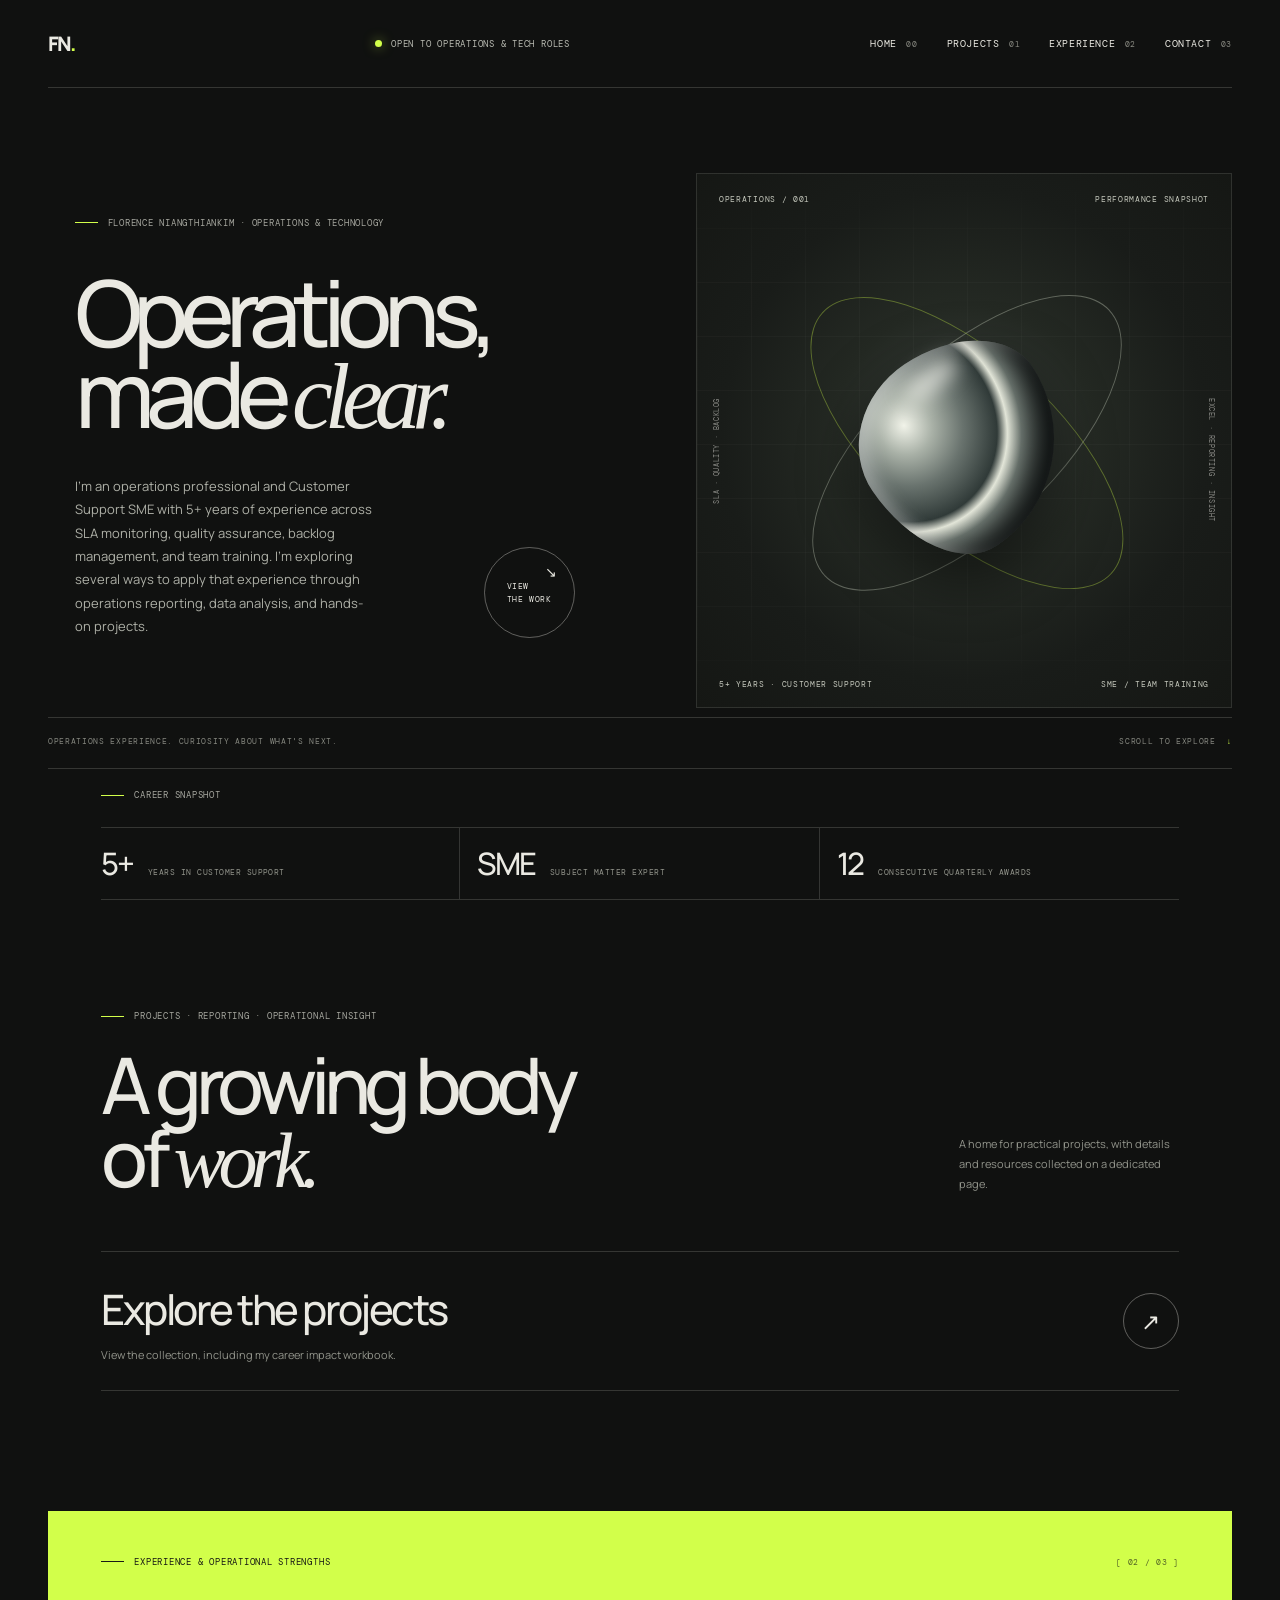
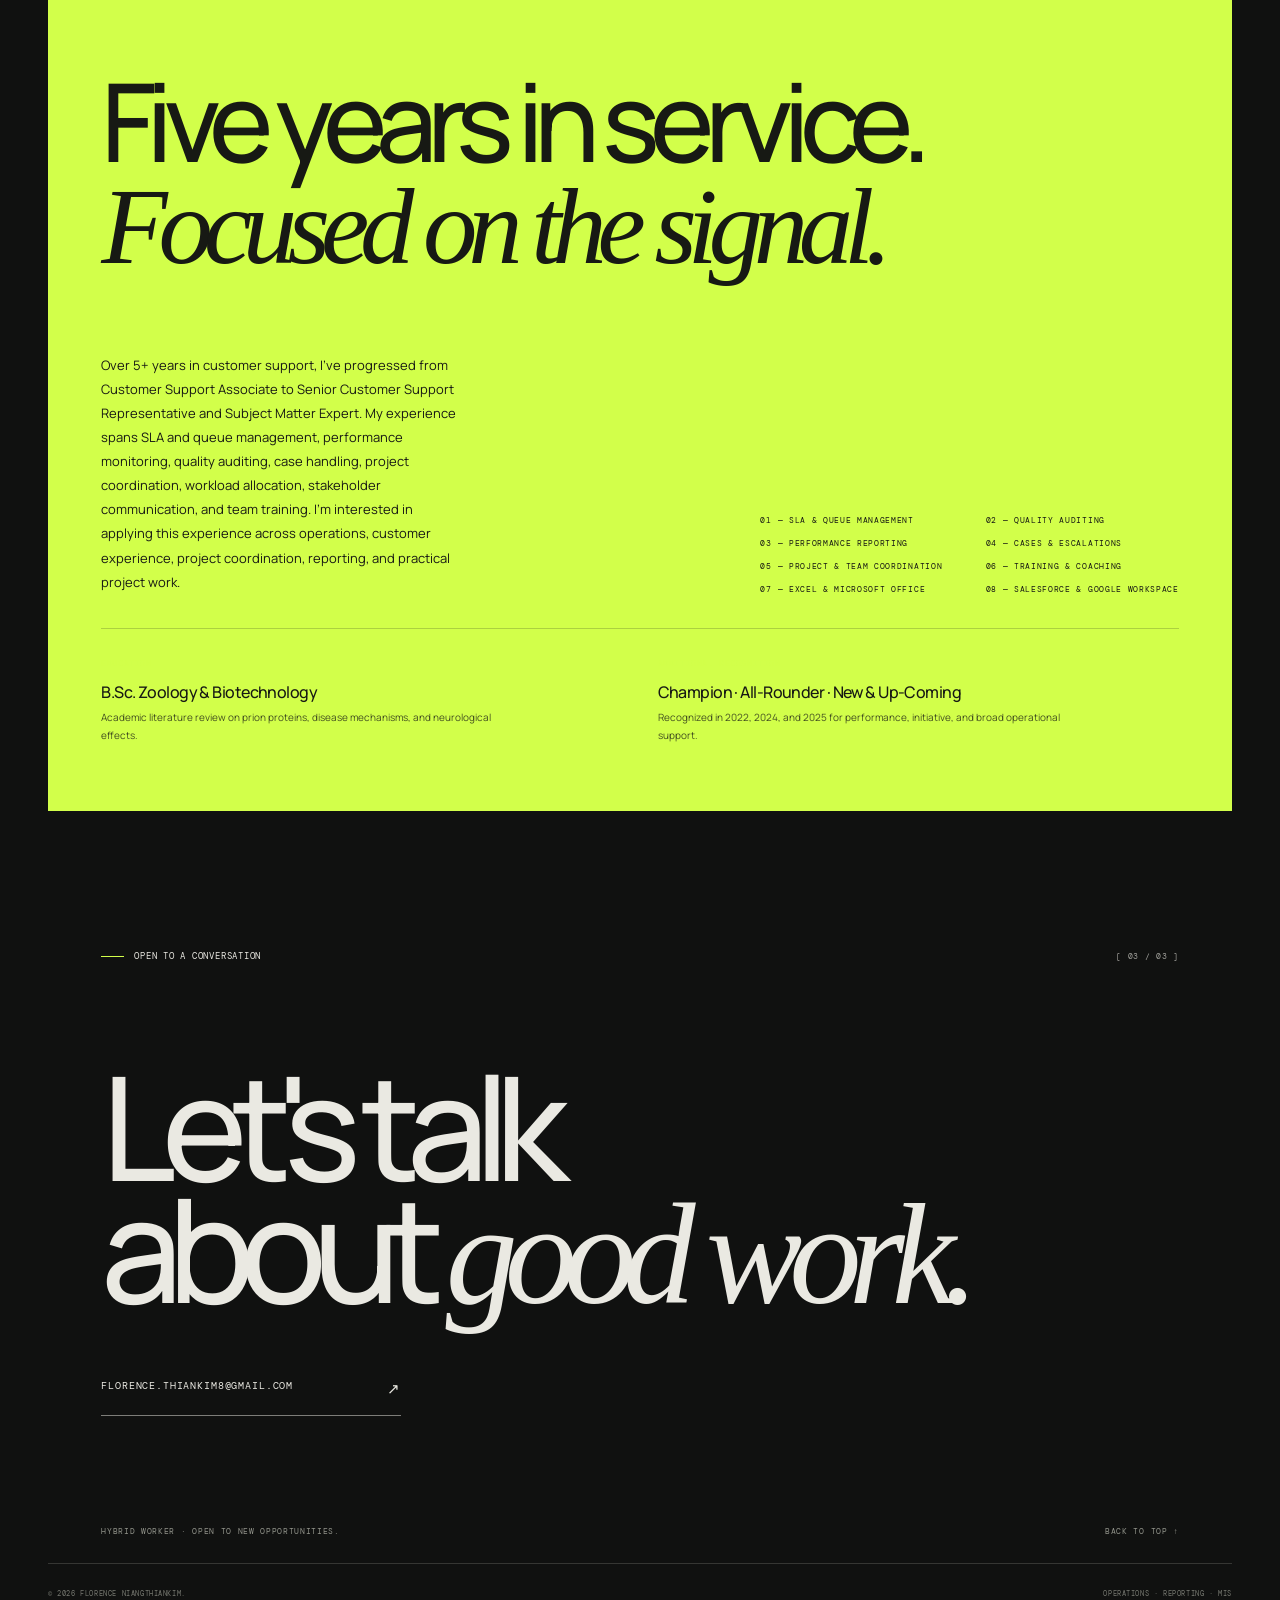
==== commit 0935839b: "Add home link to site navigation Co-authored-by: Copilot <223556219+Copilot@users.noreply.github.com" ====
--- a/index.html
+++ b/index.html
@@ -25,6 +25,7 @@
           <span class="menu-icon" aria-hidden="true"><i></i><i></i></span>
         </button>
         <nav class="site-nav" id="site-nav" aria-label="Main navigation">
+          <a href="#home" aria-current="page">HOME <span>00</span></a>
           <a href="projects.html">PROJECTS <span>01</span></a>
           <a href="#about">EXPERIENCE <span>02</span></a>
           <a href="#contact">CONTACT <span>03</span></a>
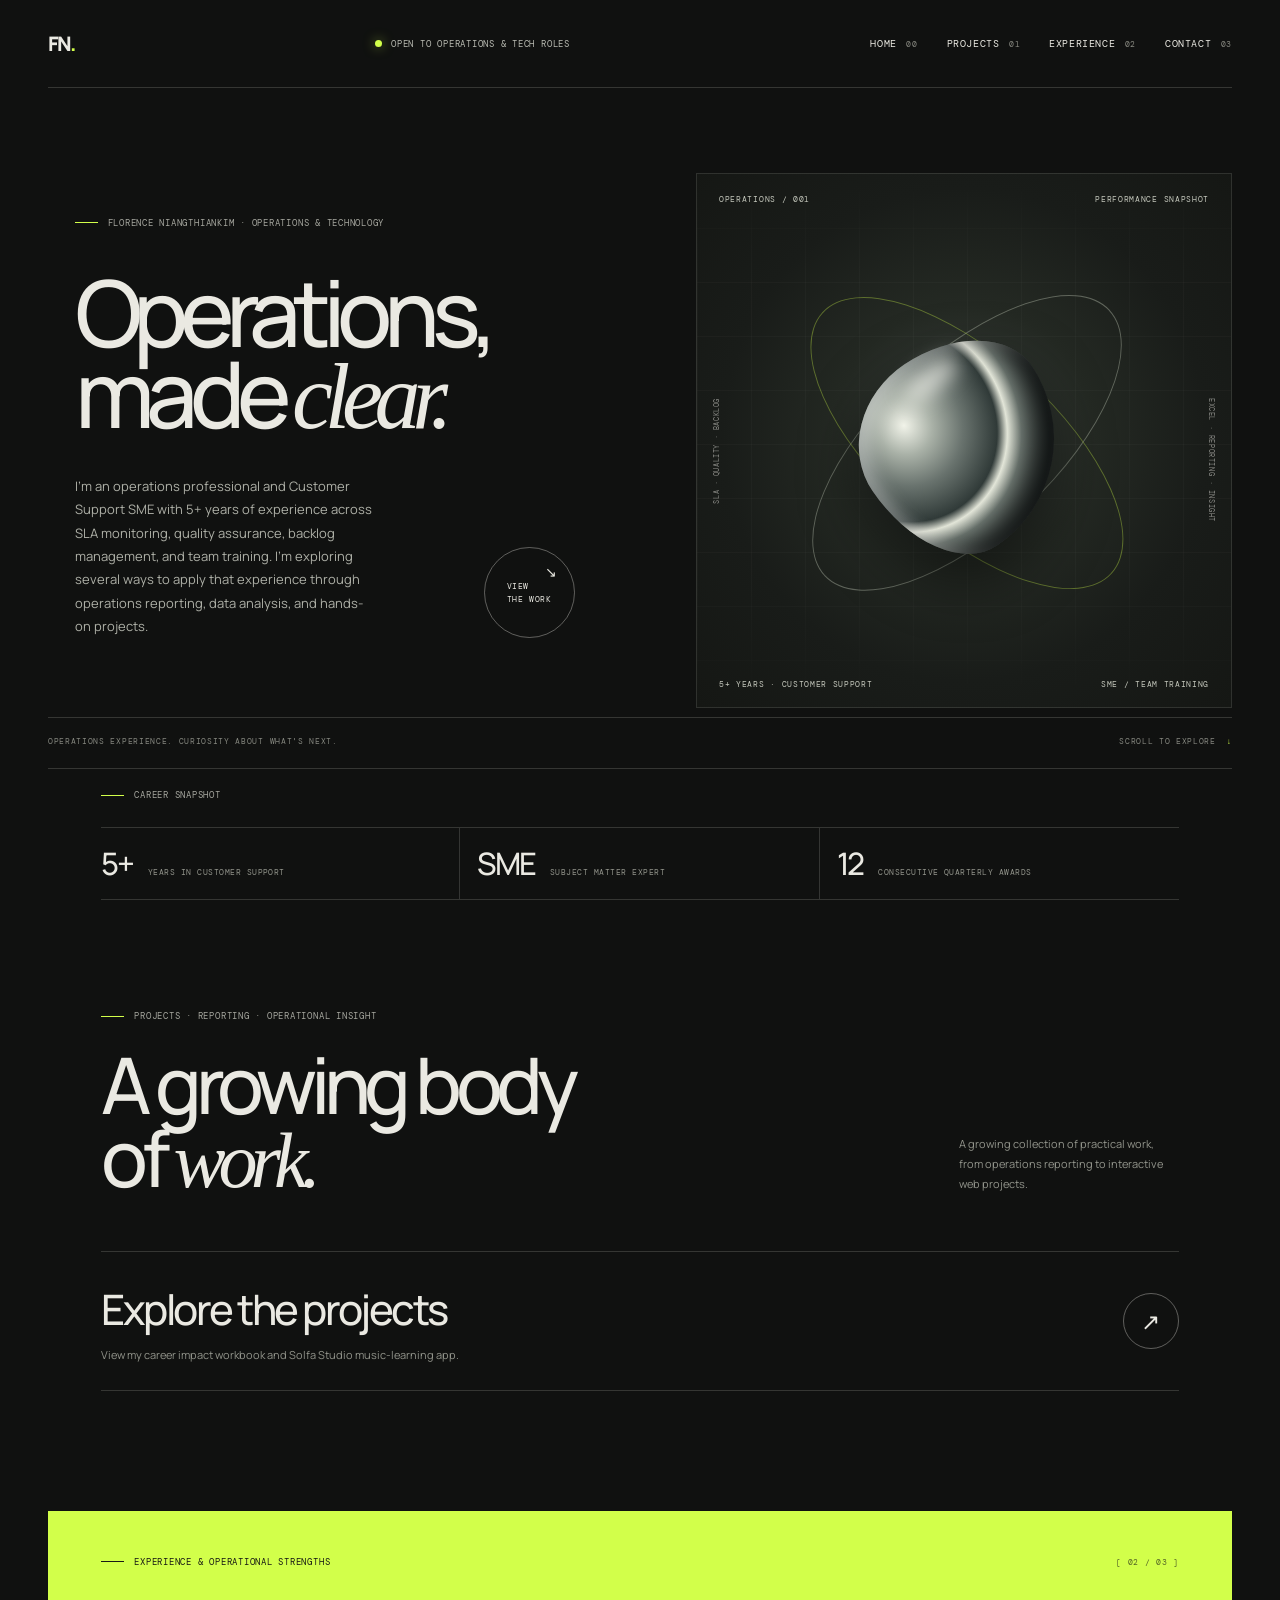
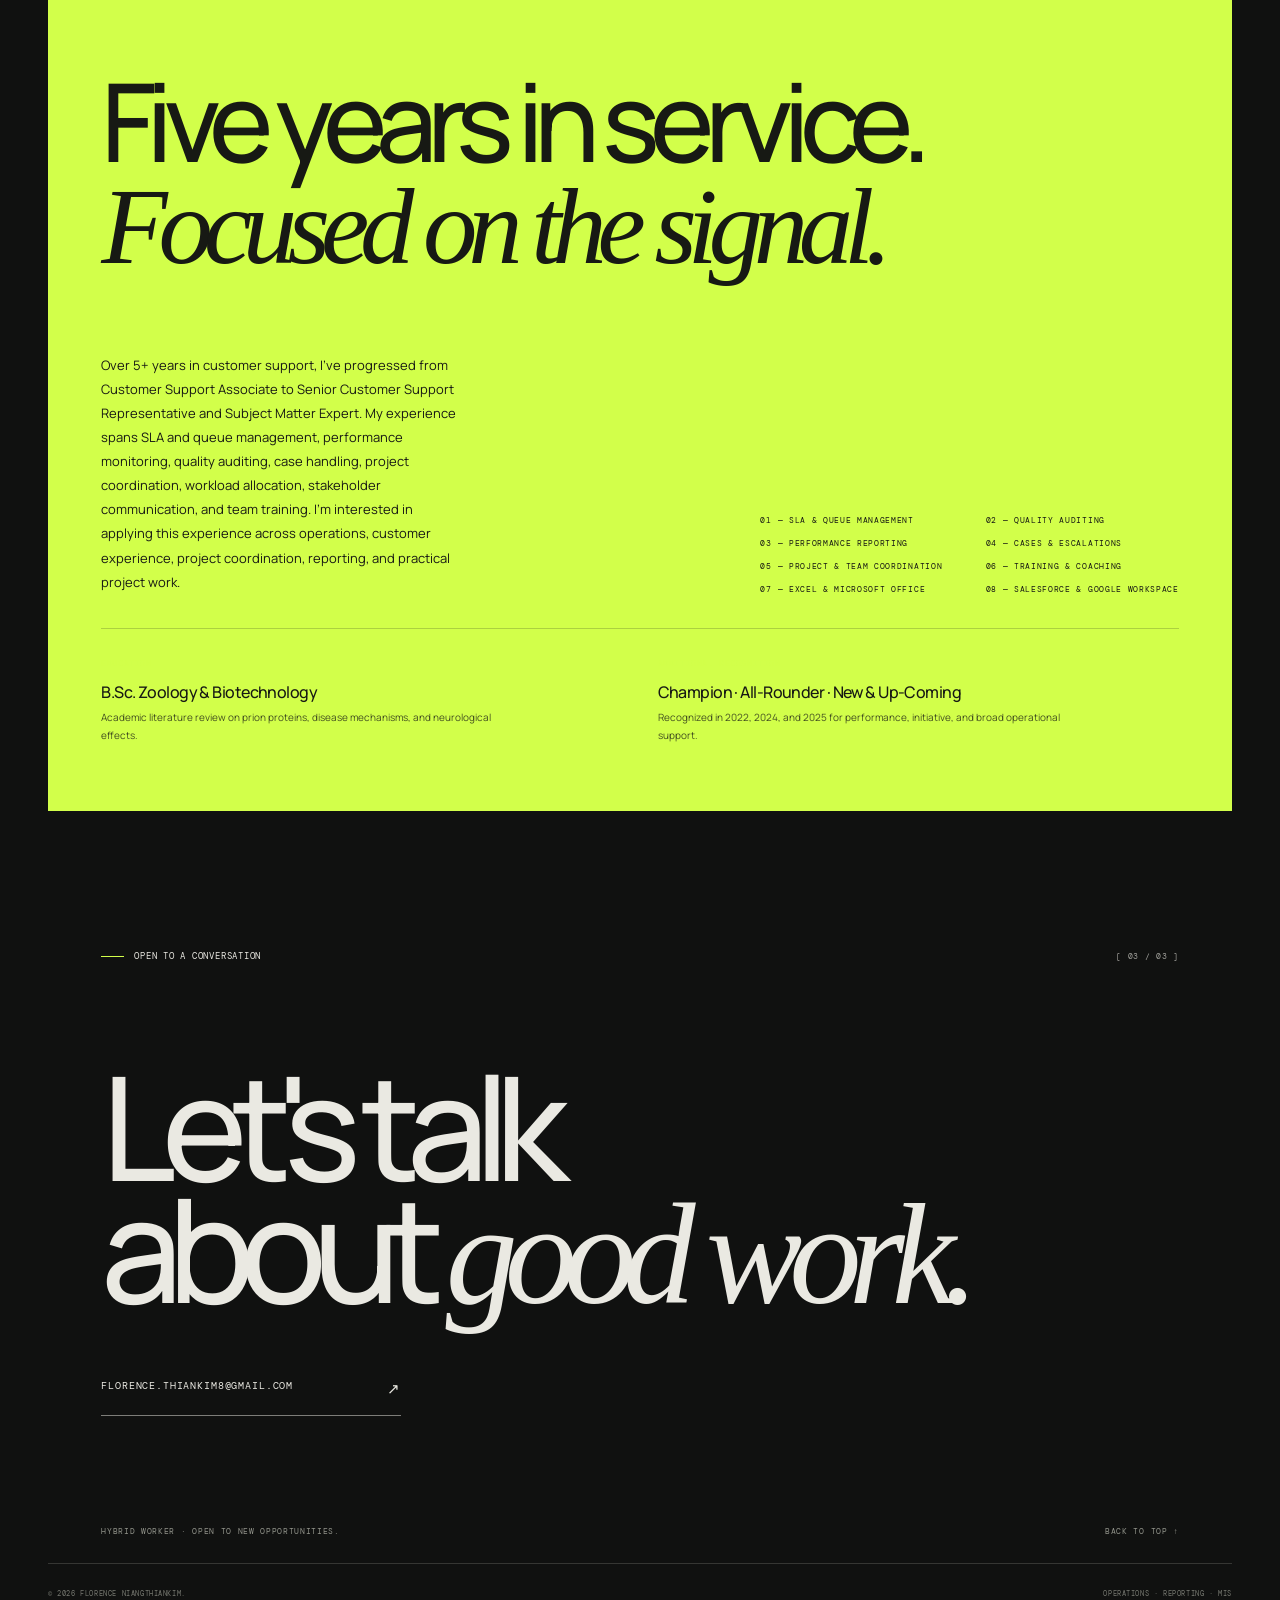
==== commit 0dfa28d3: "Add Solfa Studio to portfolio projects Co-authored-by: Copilot <223556219+Copilot@users.noreply.gith" ====
--- a/index.html
+++ b/index.html
@@ -77,10 +77,10 @@
               <p class="eyebrow"><span class="eyebrow-line"></span> PROJECTS · REPORTING · OPERATIONAL INSIGHT</p>
               <h2 id="work-title">A growing body<br>of <span class="serif-word">work.</span></h2>
             </div>
-            <p class="section-note">A home for practical projects, with details and resources collected on a dedicated page.</p>
+            <p class="section-note">A growing collection of practical work, from operations reporting to interactive web projects.</p>
           </div>
           <a class="project-directory-link" href="projects.html">
-            <span><strong>Explore the projects</strong><small>View the collection, including my career impact workbook.</small></span>
+            <span><strong>Explore the projects</strong><small>View my career impact workbook and Solfa Studio music-learning app.</small></span>
             <span class="project-directory-arrow" aria-hidden="true">↗</span>
           </a>
         </section>
--- a/styles.css
+++ b/styles.css
@@ -142,6 +142,14 @@
 .dashboard-download { display: inline-flex; align-items: center; gap: 26px; margin-top: 19px; padding: 13px 16px; background: var(--acid); color: var(--ink); font: 9px var(--mono); letter-spacing: .07em; transition: background .2s ease, transform .2s ease; }
 .dashboard-download:hover { background: #e1ff83; transform: translateY(-2px); }
 .dashboard-download span { font-size: 15px; }
+.solfa-preview { min-height: 290px; padding: 48px 7%; display: flex; align-items: center; justify-content: center; gap: 5%; background: radial-gradient(ellipse at 70% 45%, #30473a 0, #1c2a22 38%, #141613 100%); color: var(--paper); }
+.solfa-clef { color: var(--acid); font: 100px/1 "Segoe UI Symbol", "Noto Music", serif; }
+.solfa-preview-title { font-size: clamp(48px, 8vw, 94px); font-weight: 500; line-height: .8; letter-spacing: -.09em; }
+.solfa-preview-title i { color: var(--acid); font-family: Georgia, serif; font-weight: 400; }
+.solfa-preview-notes { position: absolute; left: 7%; bottom: 25px; color: #a3a69d; font: 8px var(--mono); letter-spacing: .08em; }
+.solfa-preview-action { position: absolute; top: 18px; right: 20px; display: flex; align-items: center; gap: 12px; color: var(--acid); font: 8px var(--mono); letter-spacing: .08em; }
+.solfa-preview-action span { font-size: 15px; }
+.solfa-preview:hover .solfa-preview-action { color: var(--paper); }
 .resume-extras { display: grid; grid-template-columns: 1fr 1fr; gap: 35px; margin-top: 34px; padding-top: 20px; border-top: 1px solid rgba(23,25,20,.2); }
 .resume-extras h3 { margin: 11px 0 6px; font-size: 16px; line-height: 1.35; font-weight: 500; letter-spacing: -.035em; }
 .resume-extras p { margin: 0; max-width: 420px; font-size: 10px; line-height: 1.75; opacity: .76; }
